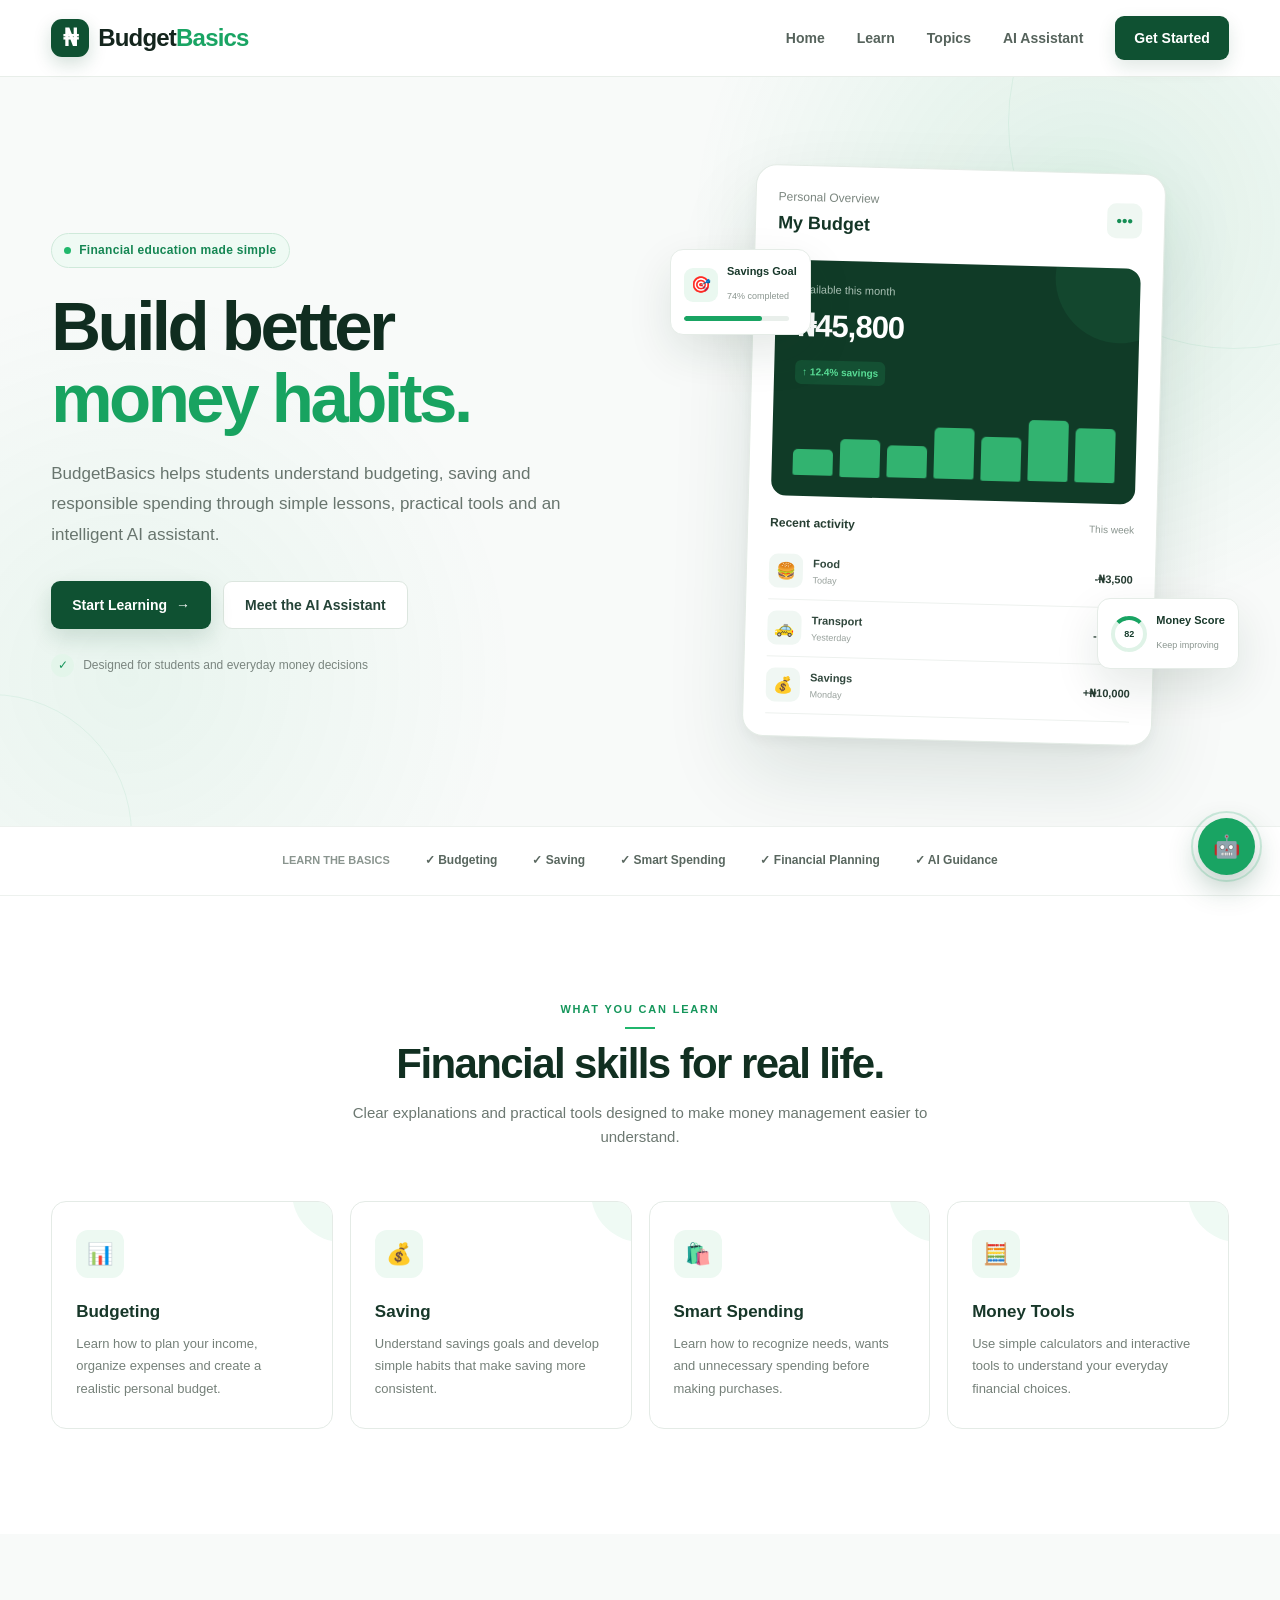
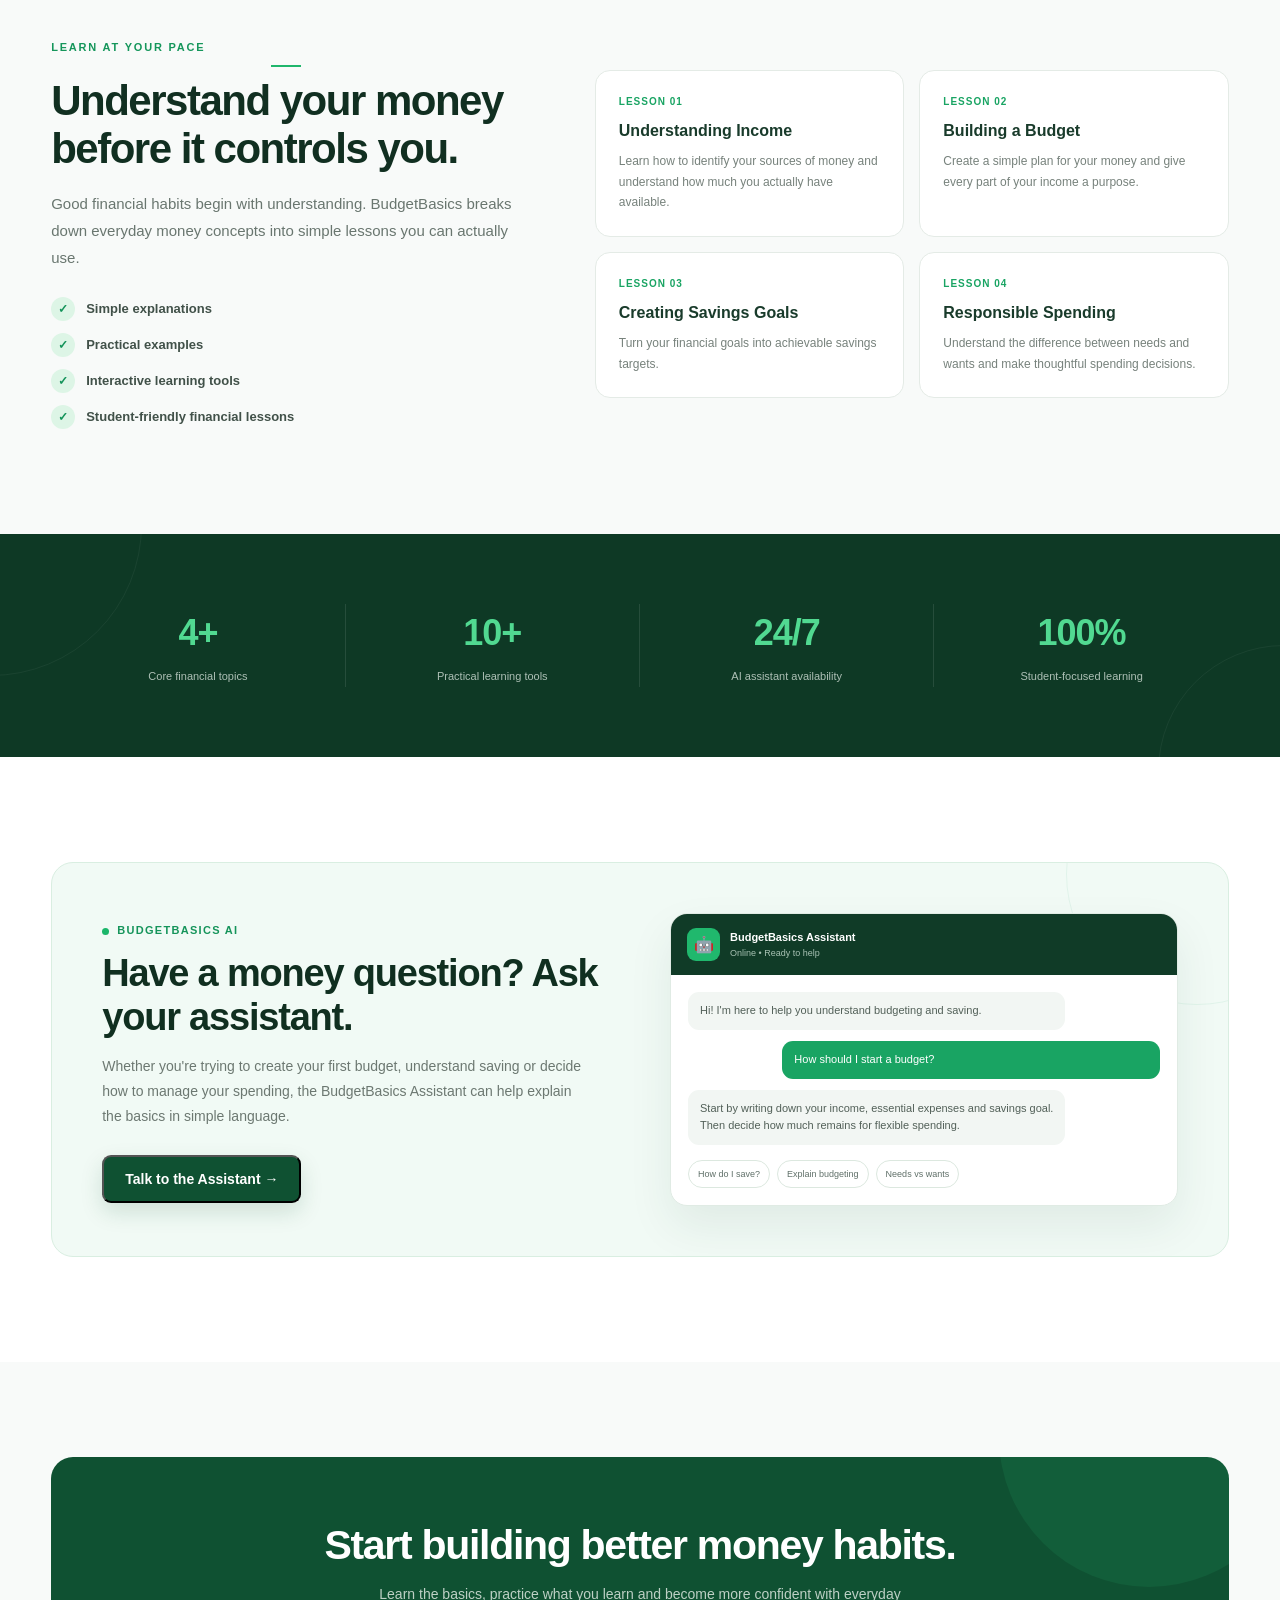
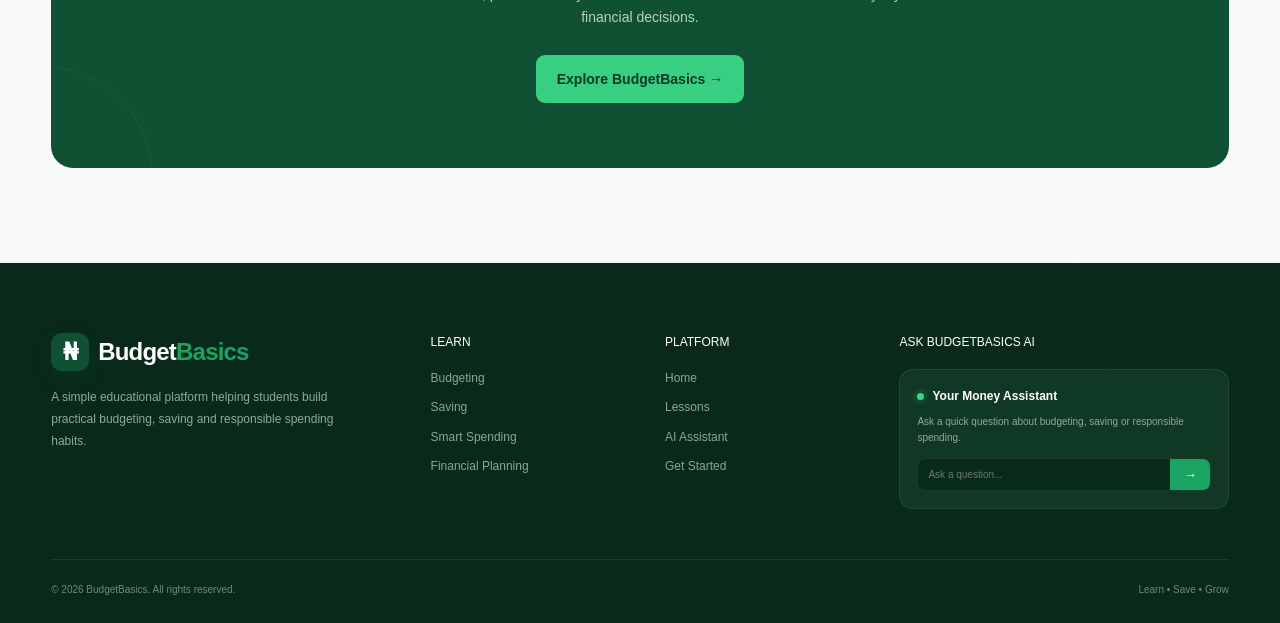
==== index.html @ 676a92e1 "first commit" ====
<!DOCTYPE html>
<html lang="en">

<head>

<meta charset="UTF-8">
<meta name="viewport" content="width=device-width, initial-scale=1.0">

<title>BudgetBasics | Build Better Money Habits</title>

<style>



*{
    margin:0;
    padding:0;
    box-sizing:border-box;
}

html{
    scroll-behavior:smooth;
}

body{
    font-family:
        Inter,
        -apple-system,
        BlinkMacSystemFont,
        "Segoe UI",
        Arial,
        sans-serif;

    background:#f8faf9;
    color:#14251d;
    line-height:1.6;
    overflow-x:hidden;
}

a{
    text-decoration:none;
    color:inherit;
}

button,
input{
    font-family:inherit;
}

.container{
    width:min(1180px,92%);
    margin:auto;
}


/* =====================================================
   SCROLL PROGRESS
===================================================== */

.scroll-progress{
    position:fixed;
    top:0;
    left:0;
    width:0%;
    height:3px;
    background:#20b66c;
    z-index:9999;
}


/* =====================================================
   NAVIGATION
===================================================== */

header{
    position:sticky;
    top:0;
    z-index:1000;

    background:rgba(255,255,255,.94);

    backdrop-filter:blur(16px);

    border-bottom:1px solid #e8eee9;

    animation:navDrop .7s ease;
}

.navbar{
    height:76px;

    display:flex;
    align-items:center;
    justify-content:space-between;
}

.logo{
    display:flex;
    align-items:center;
    gap:9px;

    font-size:24px;
    font-weight:800;

    letter-spacing:-.8px;

    transition:.3s ease;
}

.logo:hover{
    transform:translateY(-2px);
}

.logo-mark{
    width:38px;
    height:38px;

    border-radius:11px;

    background:#0f5132;
    color:white;

    display:flex;
    align-items:center;
    justify-content:center;

    font-weight:900;

    box-shadow:
        0 7px 18px rgba(15,81,50,.18);

    transition:.3s ease;
}

.logo:hover .logo-mark{
    transform:rotate(-8deg) scale(1.05);
}

.logo span{
    color:#19a463;
}

.nav-links{
    display:flex;
    align-items:center;
    gap:32px;
}

.nav-links a{
    position:relative;

    color:#56635c;
    font-size:14px;
    font-weight:600;

    transition:.25s ease;
}

.nav-links a:not(.nav-action)::after{
    content:"";

    position:absolute;
    left:0;
    bottom:-7px;

    width:0;
    height:2px;

    background:#19a463;

    transition:.3s ease;
}

.nav-links a:not(.nav-action):hover::after{
    width:100%;
}

.nav-links a:hover{
    color:#15945a;
}

.nav-action{
    padding:11px 19px;

    border-radius:9px;

    background:#0f5132;

    color:white !important;

    box-shadow:
        0 7px 18px rgba(15,81,50,.13);

    transition:.3s ease;
}

.nav-action:hover{
    background:#19a463;

    transform:translateY(-2px);

    box-shadow:
        0 10px 23px rgba(15,81,50,.2);
}

.menu-btn{
    display:none;

    width:42px;
    height:42px;

    border:1px solid #e2e9e4;

    background:white;

    border-radius:9px;

    font-size:20px;

    cursor:pointer;

    transition:.3s;
}

.menu-btn:hover{
    background:#eff9f3;
    border-color:#bfe1cd;
}




.hero{
    position:relative;

    overflow:hidden;

    padding:92px 0 85px;

    background:
        radial-gradient(
            circle at 85% 20%,
            rgba(31,175,101,.13),
            transparent 32%
        ),
        radial-gradient(
            circle at 10% 80%,
            rgba(31,175,101,.07),
            transparent 30%
        ),
        #f8faf9;
}

.hero::before{
    content:"";

    position:absolute;

    width:450px;
    height:450px;

    border:1px solid rgba(25,164,99,.08);

    border-radius:50%;

    right:-180px;
    top:-180px;

    animation:rotateSlow 25s linear infinite;
}

.hero::after{
    content:"";

    position:absolute;

    width:280px;
    height:280px;

    border:1px solid rgba(25,164,99,.08);

    border-radius:50%;

    left:-150px;
    bottom:-150px;

    animation:rotateSlow 20s linear infinite reverse;
}

.hero-grid{
    position:relative;
    z-index:2;

    display:grid;

    grid-template-columns:1fr 1fr;

    gap:80px;

    align-items:center;
}

.hero-content{
    animation:heroIn 1s cubic-bezier(.2,.8,.2,1);
}

.eyebrow{
    display:inline-flex;

    align-items:center;
    gap:8px;

    padding:7px 12px;

    border:1px solid #cfe9da;

    background:#effaf4;

    color:#158653;

    border-radius:30px;

    font-size:12px;

    font-weight:800;

    letter-spacing:.3px;

    margin-bottom:23px;

    animation:
        fadeDown .8s ease .1s both,
        softPulse 3s ease-in-out 1.5s infinite;
}

.eyebrow-dot{
    width:7px;
    height:7px;

    border-radius:50%;

    background:#20b86c;

    animation:dotPulse 2s ease-in-out infinite;
}

.hero h1{
    max-width:650px;

    font-size:clamp(45px,6vw,69px);

    line-height:1.04;

    letter-spacing:-3.5px;

    color:#102d20;

    margin-bottom:24px;

    animation:
        fadeUp .9s ease .15s both;
}

.hero h1 span{
    color:#18a360;

    display:inline-block;

    animation:
        textFloat 4s ease-in-out infinite;
}

.hero-description{
    max-width:600px;

    color:#68756e;

    font-size:17px;

    line-height:1.8;

    margin-bottom:31px;

    animation:
        fadeUp .9s ease .3s both;
}

.hero-buttons{
    display:flex;

    gap:12px;

    flex-wrap:wrap;

    animation:
        fadeUp .9s ease .45s both;
}

.btn{
    display:inline-flex;

    align-items:center;
    justify-content:center;

    gap:9px;

    min-height:48px;

    padding:0 21px;

    border-radius:9px;

    font-size:14px;

    font-weight:750;

    transition:
        transform .3s ease,
        box-shadow .3s ease,
        background .3s ease,
        color .3s ease;
}

.btn-primary{
    position:relative;

    overflow:hidden;

    background:#0f5132;

    color:white;

    box-shadow:
        0 9px 22px rgba(15,81,50,.15);
}

.btn-primary::before{
    content:"";

    position:absolute;

    width:0;
    height:0;

    background:rgba(255,255,255,.15);

    border-radius:50%;

    left:50%;
    top:50%;

    transform:translate(-50%,-50%);

    transition:
        width .5s ease,
        height .5s ease;
}

.btn-primary:hover::before{
    width:300px;
    height:300px;
}

.btn-primary:hover{
    background:#18a360;

    transform:translateY(-3px);

    box-shadow:
        0 14px 28px rgba(15,81,50,.2);
}

.btn-primary span{
    transition:.3s;
}

.btn-primary:hover span{
    transform:translateX(5px);
}

.btn-secondary{
    background:white;

    color:#244337;

    border:1px solid #dce6df;
}

.btn-secondary:hover{
    border-color:#19a463;

    color:#168b54;

    transform:translateY(-3px);

    box-shadow:
        0 10px 25px rgba(20,70,45,.07);
}

.hero-note{
    display:flex;

    align-items:center;

    gap:9px;

    margin-top:25px;

    color:#7a857f;

    font-size:12px;

    animation:
        fadeUp .9s ease .6s both;
}

.hero-note-icon{
    width:23px;
    height:23px;

    border-radius:50%;

    background:#e3f5ea;

    color:#15945a;

    display:flex;

    justify-content:center;
    align-items:center;

    font-size:12px;

    animation:
        checkPulse 2.5s ease-in-out infinite;
}


.dashboard-wrapper{
    position:relative;

    min-height:510px;

    display:flex;

    justify-content:center;

    align-items:center;

    animation:
        fadeIn 1.2s ease .2s both;
}

.dashboard{
    width:410px;
    max-width:100%;

    background:white;

    border:1px solid #e3ebe5;

    border-radius:21px;

    padding:22px;

    box-shadow:
        0 35px 80px rgba(18,55,38,.12),
        0 5px 15px rgba(18,55,38,.05);

    transform:rotate(1.5deg);

    animation:
        dashboardFloat 5s ease-in-out infinite;
}

.dashboard:hover{
    animation-play-state:paused;

    transform:
        rotate(0deg)
        scale(1.02);

    box-shadow:
        0 40px 90px rgba(18,55,38,.16);
}

.dashboard-header{
    display:flex;

    align-items:center;

    justify-content:space-between;

    margin-bottom:22px;
}

.dashboard-title{
    font-size:12px;
    color:#7b867f;

    margin-bottom:2px;
}

.dashboard-header h3{
    font-size:18px;
    color:#143526;
}

.dashboard-menu{
    width:35px;
    height:35px;

    border-radius:9px;

    background:#eff7f2;

    display:flex;

    align-items:center;
    justify-content:center;

    color:#168e55;

    animation:
        menuRotate 4s ease-in-out infinite;
}

.balance-box{
    background:#103b27;

    color:white;

    border-radius:15px;

    padding:21px;

    margin-bottom:17px;

    position:relative;

    overflow:hidden;
}

.balance-box::before{
    content:"";

    position:absolute;

    width:130px;
    height:130px;

    border-radius:50%;

    background:rgba(65,217,143,.07);

    right:-45px;
    top:-55px;

    animation:
        floatCircle 4s ease-in-out infinite;
}

.balance-label{
    color:#a9c0b4;

    font-size:11px;
}

.balance-amount{
    font-size:31px;

    font-weight:800;

    letter-spacing:-1px;

    margin:2px 0 7px;

    animation:
        numberGlow 3s ease-in-out infinite;
}

.balance-change{
    display:inline-flex;

    gap:5px;

    align-items:center;

    background:rgba(42,201,119,.14);

    color:#59dd96;

    border-radius:6px;

    padding:4px 7px;

    font-size:10px;

    font-weight:700;
}

.chart{
    height:75px;

    margin-top:16px;

    display:flex;

    align-items:flex-end;

    gap:7px;
}

.bar{
    flex:1;

    background:#38c87d;

    border-radius:5px 5px 2px 2px;

    opacity:.85;

    transform-origin:bottom;

    animation:
        barGrow 1.2s cubic-bezier(.2,.8,.2,1) both;
}

.bar:nth-child(1){
    height:35%;
    animation-delay:.4s;
}

.bar:nth-child(2){
    height:50%;
    animation-delay:.5s;
}

.bar:nth-child(3){
    height:43%;
    animation-delay:.6s;
}

.bar:nth-child(4){
    height:68%;
    animation-delay:.7s;
}

.bar:nth-child(5){
    height:58%;
    animation-delay:.8s;
}

.bar:nth-child(6){
    height:81%;
    animation-delay:.9s;
}

.bar:nth-child(7){
    height:72%;
    animation-delay:1s;
}

.dashboard-section-title{
    display:flex;

    justify-content:space-between;

    margin:18px 0 10px;
}

.dashboard-section-title strong{
    font-size:12px;

    color:#263e32;
}

.dashboard-section-title span{
    color:#89948e;

    font-size:10px;
}

.transaction{
    display:flex;

    align-items:center;

    justify-content:space-between;

    padding:11px 0;

    border-bottom:1px solid #edf1ee;

    transition:.3s ease;
}

.transaction:hover{
    padding-left:6px;
    padding-right:6px;

    background:#fafcfb;

    border-radius:8px;
}

.transaction-left{
    display:flex;

    align-items:center;

    gap:10px;
}

.transaction-icon{
    width:34px;
    height:34px;

    border-radius:9px;

    display:flex;

    justify-content:center;

    align-items:center;

    background:#f0f7f3;

    transition:.3s;
}

.transaction:hover .transaction-icon{
    transform:scale(1.12) rotate(-5deg);
}

.transaction-name{
    color:#30473c;

    font-size:11px;

    font-weight:700;
}

.transaction-date{
    color:#98a19c;

    font-size:9px;
}

.transaction-amount{
    font-size:11px;

    font-weight:800;

    color:#273d33;
}


/* Floating cards */

.floating-card{
    position:absolute;

    background:white;

    border:1px solid #e5ece7;

    border-radius:13px;

    padding:13px;

    box-shadow:
        0 18px 45px rgba(17,56,38,.11);

    z-index:2;

    transition:.3s ease;
}

.floating-card:hover{
    transform:scale(1.06) !important;

    box-shadow:
        0 25px 55px rgba(17,56,38,.16);
}

.floating-card.goal{
    left:-10px;
    top:80px;

    animation:
        floatOne 4s ease-in-out infinite;
}

.floating-card.score{
    right:-10px;
    bottom:72px;

    animation:
        floatTwo 4.5s ease-in-out infinite;
}

.float-top{
    display:flex;

    gap:9px;

    align-items:center;
}

.float-icon{
    width:34px;
    height:34px;

    border-radius:9px;

    display:flex;

    align-items:center;
    justify-content:center;

    background:#eaf8f0;

    animation:
        iconBounce 2.5s ease-in-out infinite;
}

.float-text strong{
    display:block;

    color:#18382a;

    font-size:11px;
}

.float-text small{
    color:#8b9690;

    font-size:9px;
}

.mini-progress{
    width:105px;

    height:5px;

    background:#e9efeb;

    border-radius:10px;

    margin-top:10px;

    overflow:hidden;
}

.mini-progress div{
    height:100%;

    width:74%;

    background:#19a463;

    border-radius:10px;

    transform-origin:left;

    animation:
        progressGrow 1.5s ease 1s both;
}

.score-circle{
    width:36px;
    height:36px;

    border-radius:50%;

    border:4px solid #dff3e7;

    border-top-color:#19a463;

    display:flex;

    align-items:center;

    justify-content:center;

    font-size:9px;

    font-weight:800;

    color:#153c2b;

    animation:
        scoreSpin 3s linear infinite;
}


/* =====================================================
   TRUST STRIP
===================================================== */

.trust{
    background:white;

    border-top:1px solid #edf1ee;

    border-bottom:1px solid #edf1ee;

    padding:24px 0;
}

.trust-content{
    display:flex;

    align-items:center;

    justify-content:center;

    gap:35px;

    flex-wrap:wrap;
}

.trust-text{
    color:#8a958f;

    font-size:11px;

    font-weight:700;
}

.trust-item{
    color:#59675f;

    font-size:12px;

    font-weight:750;

    display:flex;

    gap:7px;

    align-items:center;

    transition:.3s;
}

.trust-item:hover{
    color:#15965b;

    transform:translateY(-3px);
}


/* =====================================================
   SECTIONS
===================================================== */

.section{
    padding:105px 0;
}

.section-header{
    max-width:650px;

    margin:0 auto 52px;

    text-align:center;
}

.section-label{
    color:#15965b;

    font-size:11px;

    text-transform:uppercase;

    letter-spacing:1.8px;

    font-weight:850;

    position:relative;
}

.section-label::after{
    content:"";

    display:block;

    width:30px;
    height:2px;

    background:#20b66c;

    margin:9px auto 0;

    transform-origin:center;

    animation:
        lineGrow 2s ease-in-out infinite;
}

.section-header h2{
    color:#112f21;

    font-size:42px;

    line-height:1.12;

    letter-spacing:-1.6px;

    margin:11px 0 14px;
}

.section-header p{
    color:#6c7871;

    font-size:15px;
}


/* =====================================================
   FEATURE CARDS
===================================================== */

.features{
    background:#fff;
}

.feature-grid{
    display:grid;

    grid-template-columns:repeat(4,1fr);

    gap:17px;
}

.feature-card{
    position:relative;

    overflow:hidden;

    padding:28px 24px;

    border:1px solid #e4ebe6;

    border-radius:15px;

    background:white;

    transition:
        transform .4s cubic-bezier(.2,.8,.2,1),
        box-shadow .4s ease,
        border-color .3s ease;
}

.feature-card::before{
    content:"";

    position:absolute;

    width:100px;
    height:100px;

    border-radius:50%;

    background:#effaf4;

    right:-60px;
    top:-60px;

    transition:.5s ease;
}

.feature-card:hover::before{
    width:180px;
    height:180px;
}

.feature-card:hover{
    transform:
        translateY(-9px)
        scale(1.015);

    border-color:#c8e4d3;

    box-shadow:
        0 20px 48px rgba(20,70,45,.09);
}

.feature-icon{
    position:relative;

    width:48px;
    height:48px;

    border-radius:12px;

    display:flex;

    align-items:center;
    justify-content:center;

    background:#edf9f2;

    color:#15965b;

    font-size:21px;

    margin-bottom:20px;

    transition:.4s cubic-bezier(.2,.8,.2,1);
}

.feature-card:hover .feature-icon{
    transform:
        rotate(-7deg)
        scale(1.1);

    background:#19a463;

    color:white;
}

.feature-card h3{
    position:relative;

    color:#173729;

    font-size:17px;

    margin-bottom:8px;
}

.feature-card p{
    position:relative;

    color:#758079;

    font-size:13px;

    line-height:1.7;
}


/* =====================================================
   LEARNING
===================================================== */

.learning{
    background:#f8faf9;
}

.learning-grid{
    display:grid;

    grid-template-columns:.85fr 1.15fr;

    gap:75px;

    align-items:center;
}

.learning-copy .section-label{
    display:block;

    margin-bottom:10px;
}

.learning-copy h2{
    color:#112f21;

    font-size:42px;

    line-height:1.13;

    letter-spacing:-1.5px;

    margin-bottom:18px;
}

.learning-copy p{
    color:#69766f;

    font-size:15px;

    line-height:1.8;

    margin-bottom:26px;
}

.learning-list{
    display:flex;

    flex-direction:column;

    gap:12px;
}

.learning-list div{
    display:flex;

    align-items:center;

    gap:11px;

    color:#415149;

    font-size:13px;

    font-weight:650;

    transition:.3s;
}

.learning-list div:hover{
    transform:translateX(6px);

    color:#15965b;
}

.check{
    width:24px;
    height:24px;

    flex-shrink:0;

    display:flex;

    align-items:center;
    justify-content:center;

    border-radius:50%;

    background:#ddf5e6;

    color:#139359;

    font-size:12px;

    font-weight:900;

    transition:.3s;
}

.learning-list div:hover .check{
    background:#19a463;
    color:white;

    transform:rotate(360deg);
}

.lesson-grid{
    display:grid;

    grid-template-columns:1fr 1fr;

    gap:15px;
}

.lesson-card{
    padding:23px;

    background:white;

    border:1px solid #e4ebe6;

    border-radius:15px;

    transition:.4s ease;

    position:relative;

    overflow:hidden;
}

.lesson-card::after{
    content:"";

    position:absolute;

    width:5px;
    height:0;

    left:0;
    bottom:0;

    background:#19a463;

    transition:.4s ease;
}

.lesson-card:hover::after{
    height:100%;
}

.lesson-card:hover{
    transform:
        translateY(-6px)
        translateX(2px);

    box-shadow:
        0 17px 40px rgba(20,70,45,.08);
}

.lesson-number{
    color:#19a463;

    font-size:10px;

    font-weight:900;

    letter-spacing:1px;
}

.lesson-card h3{
    color:#193b2b;

    font-size:16px;

    margin:8px 0;
}

.lesson-card p{
    color:#77827c;

    font-size:12px;

    line-height:1.7;
}


/* =====================================================
   STATS
===================================================== */

.stats{
    background:#0e3925;

    color:white;

    padding:70px 0;

    position:relative;

    overflow:hidden;
}

.stats::before,
.stats::after{
    content:"";

    position:absolute;

    border:1px solid rgba(255,255,255,.05);

    border-radius:50%;

    animation:
        rotateSlow 20s linear infinite;
}

.stats::before{
    width:300px;
    height:300px;

    left:-160px;
    top:-160px;
}

.stats::after{
    width:250px;
    height:250px;

    right:-130px;
    bottom:-140px;

    animation-direction:reverse;
}

.stats-grid{
    position:relative;
    z-index:2;

    display:grid;

    grid-template-columns:repeat(4,1fr);
}

.stat{
    text-align:center;

    border-right:1px solid rgba(255,255,255,.1);

    transition:.3s;
}

.stat:hover{
    transform:translateY(-5px);
}

.stat:last-child{
    border:0;
}

.stat strong{
    display:block;

    font-size:36px;

    letter-spacing:-1px;

    color:#51d991;

    animation:
        numberFloat 3s ease-in-out infinite;
}

.stat:nth-child(2) strong{
    animation-delay:.3s;
}

.stat:nth-child(3) strong{
    animation-delay:.6s;
}

.stat:nth-child(4) strong{
    animation-delay:.9s;
}

.stat span{
    color:#aec0b6;

    font-size:11px;
}


/* =====================================================
   AI SECTION
===================================================== */

.ai-section{
    background:white;
}

.ai-panel{
    background:#f1faf5;

    border:1px solid #d9eee1;

    border-radius:22px;

    padding:50px;

    display:grid;

    grid-template-columns:1fr 1fr;

    gap:60px;

    align-items:center;

    position:relative;

    overflow:hidden;
}

.ai-panel::before{
    content:"";

    position:absolute;

    width:260px;
    height:260px;

    border-radius:50%;

    border:1px solid rgba(25,164,99,.08);

    right:-100px;
    top:-120px;

    animation:
        rotateSlow 18s linear infinite;
}

.ai-copy{
    position:relative;
    z-index:2;
}

.ai-badge{
    display:inline-flex;

    align-items:center;

    gap:8px;

    color:#15945a;

    font-size:11px;

    font-weight:800;

    text-transform:uppercase;

    letter-spacing:1.3px;
}

.ai-badge-dot{
    width:7px;
    height:7px;

    border-radius:50%;

    background:#1bb66a;

    animation:
        dotPulse 2s ease-in-out infinite;
}

.ai-copy h2{
    color:#102f20;

    font-size:38px;

    line-height:1.15;

    letter-spacing:-1.2px;

    margin:10px 0 14px;
}

.ai-copy p{
    color:#6c7871;

    font-size:14px;

    line-height:1.8;

    max-width:480px;
}

.ai-preview{
    position:relative;
    z-index:2;

    background:white;

    border:1px solid #e0ebe4;

    border-radius:17px;

    overflow:hidden;

    box-shadow:
        0 20px 45px rgba(20,70,45,.08);

    animation:
        previewFloat 4s ease-in-out infinite;
}

.ai-preview:hover{
    animation-play-state:paused;

    transform:translateY(-5px);
}

.ai-preview-head{
    padding:14px 16px;

    background:#103b27;

    color:white;

    display:flex;

    align-items:center;

    gap:10px;
}

.ai-avatar{
    width:33px;
    height:33px;

    border-radius:9px;

    background:#20b86d;

    display:flex;

    align-items:center;
    justify-content:center;

    animation:
        avatarPulse 2.5s ease-in-out infinite;
}

.ai-preview-head strong{
    display:block;

    font-size:11px;
}

.ai-preview-head small{
    display:block;

    color:#a7c1b3;

    font-size:9px;
}

.ai-preview-body{
    padding:17px;
}

.preview-message{
    width:80%;

    padding:10px 12px;

    border-radius:11px;

    background:#f2f6f3;

    color:#526058;

    font-size:11px;

    margin-bottom:11px;

    animation:
        messageIn .6s ease both;
}

.preview-message.user{
    margin-left:auto;

    background:#19a463;

    color:white;

    animation-delay:.2s;
}

.ai-suggestions{
    display:flex;

    gap:7px;

    flex-wrap:wrap;

    margin-top:15px;
}

.ai-suggestions span{
    border:1px solid #dce8df;

    border-radius:20px;

    padding:6px 9px;

    font-size:9px;

    color:#607069;

    cursor:pointer;

    transition:.3s;
}

.ai-suggestions span:hover{
    background:#19a463;

    color:white;

    border-color:#19a463;

    transform:translateY(-2px);
}


/* =====================================================
   CTA
===================================================== */

.cta{
    padding:95px 0;

    background:#f8faf9;
}

.cta-box{
    background:#0f5132;

    border-radius:22px;

    padding:65px 30px;

    text-align:center;

    position:relative;

    overflow:hidden;

    animation:
        ctaGlow 4s ease-in-out infinite;
}

.cta-box::before{
    content:"";

    position:absolute;

    width:300px;
    height:300px;

    border-radius:50%;

    background:rgba(52,207,126,.1);

    top:-170px;
    right:-70px;

    animation:
        floatCircle 5s ease-in-out infinite;
}

.cta-box::after{
    content:"";

    position:absolute;

    width:220px;
    height:220px;

    border:1px solid rgba(255,255,255,.06);

    border-radius:50%;

    left:-120px;
    bottom:-120px;

    animation:
        rotateSlow 15s linear infinite;
}

.cta-box h2{
    position:relative;
    z-index:2;

    color:white;

    font-size:41px;

    line-height:1.15;

    letter-spacing:-1.3px;

    margin-bottom:14px;
}

.cta-box p{
    position:relative;
    z-index:2;

    max-width:570px;

    margin:0 auto 27px;

    color:#bdd0c5;

    font-size:14px;
}

.cta-box .btn{
    position:relative;
    z-index:2;

    background:#39cf82;

    color:#0b3924;
}

.cta-box .btn:hover{
    background:white;

    transform:
        translateY(-4px)
        scale(1.02);
}


/* =====================================================
   FOOTER
===================================================== */

footer{
    background:#092a1b;

    color:white;

    padding:70px 0 25px;

    position:relative;

    overflow:hidden;
}

footer::before{
    content:"";

    position:absolute;

    width:400px;
    height:400px;

    border-radius:50%;

    border:1px solid rgba(255,255,255,.025);

    right:-200px;
    top:-200px;

    animation:
        rotateSlow 25s linear infinite;
}

.footer-grid{
    position:relative;
    z-index:2;

    display:grid;

    grid-template-columns:1.25fr .7fr .7fr 1.25fr;

    gap:50px;

    padding-bottom:50px;
}

.footer-brand .logo{
    color:white;

    margin-bottom:16px;
}

.footer-brand p{
    max-width:300px;

    color:#91a89b;

    font-size:12px;

    line-height:1.8;
}

.footer-heading{
    font-size:12px;

    margin-bottom:17px;

    color:white;
}

.footer-links a{
    display:block;

    color:#8fa499;

    font-size:12px;

    margin:10px 0;

    transition:.25s;
}

.footer-links a:hover{
    color:#43d98e;

    transform:translateX(4px);
}


/* Footer AI */

.footer-ai{
    background:#103925;

    border:1px solid rgba(255,255,255,.08);

    border-radius:14px;

    padding:17px;

    transition:.3s ease;
}

.footer-ai:hover{
    border-color:rgba(48,210,129,.35);

    transform:translateY(-4px);

    box-shadow:
        0 15px 35px rgba(0,0,0,.15);
}

.footer-ai-title{
    display:flex;

    align-items:center;

    gap:8px;

    margin-bottom:8px;
}

.online-dot{
    width:7px;
    height:7px;

    border-radius:50%;

    background:#38d888;

    box-shadow:
        0 0 0 4px rgba(56,216,136,.09);

    animation:
        dotPulse 2s ease-in-out infinite;
}

.footer-ai-title strong{
    font-size:12px;
}

.footer-ai p{
    color:#91a89b;

    font-size:10px;

    line-height:1.6;

    margin-bottom:12px;
}

.footer-ai-input{
    display:flex;

    background:#082a1b;

    border:1px solid rgba(255,255,255,.08);

    border-radius:8px;

    overflow:hidden;

    transition:.3s;
}

.footer-ai-input:focus-within{
    border-color:#20b66c;

    box-shadow:
        0 0 0 3px rgba(32,182,108,.08);
}

.footer-ai-input input{
    width:100%;

    min-width:0;

    border:0;

    outline:0;

    background:transparent;

    color:white;

    padding:10px;

    font-size:10px;
}

.footer-ai-input button{
    border:0;

    background:#19a463;

    color:white;

    padding:0 13px;

    cursor:pointer;

    transition:.25s;
}

.footer-ai-input button:hover{
    background:#35cf82;

    transform:scale(1.05);
}

.footer-bottom{
    position:relative;
    z-index:2;

    border-top:1px solid rgba(255,255,255,.08);

    padding-top:22px;

    display:flex;

    justify-content:space-between;

    gap:20px;

    color:#71887c;

    font-size:10px;
}


/* =====================================================
   FLOATING CHAT
===================================================== */

.chat-toggle{
    position:fixed;

    right:25px;
    bottom:25px;

    width:57px;
    height:57px;

    border:0;

    border-radius:50%;

    background:#19a463;

    color:white;

    cursor:pointer;

    z-index:2000;

    font-size:22px;

    box-shadow:
        0 12px 30px rgba(15,81,50,.3);

    transition:.3s;

    animation:
        chatFloat 3s ease-in-out infinite;
}

.chat-toggle::before{
    content:"";

    position:absolute;

    inset:-7px;

    border:2px solid rgba(25,164,99,.2);

    border-radius:50%;

    animation:
        chatRing 2s ease-out infinite;
}

.chat-toggle:hover{
    transform:scale(1.1);

    background:#0f5132;
}

.chat-window{
    position:fixed;

    right:25px;
    bottom:92px;

    width:360px;

    max-width:calc(100% - 30px);

    background:white;

    border:1px solid #e1e9e3;

    border-radius:17px;

    overflow:hidden;

    box-shadow:
        0 25px 70px rgba(0,0,0,.18);

    z-index:2100;

    display:none;
}

.chat-window.active{
    display:block;

    animation:
        chatIn .3s cubic-bezier(.2,.8,.2,1);
}

.chat-head{
    background:#103b27;

    color:white;

    padding:15px;

    display:flex;

    align-items:center;

    justify-content:space-between;
}

.chat-profile{
    display:flex;

    align-items:center;

    gap:9px;
}

.chat-profile-icon{
    width:37px;
    height:37px;

    border-radius:10px;

    background:#20b86d;

    display:flex;

    align-items:center;

    justify-content:center;

    animation:
        avatarPulse 2.5s ease-in-out infinite;
}

.chat-profile strong{
    display:block;

    font-size:12px;
}

.chat-profile small{
    color:#a5bdb0;

    font-size:9px;
}

.close-chat{
    border:0;

    background:transparent;

    color:white;

    cursor:pointer;

    font-size:22px;

    transition:.3s;
}

.close-chat:hover{
    transform:rotate(90deg);

    color:#48db91;
}

.chat-messages{
    height:310px;

    padding:15px;

    overflow-y:auto;

    background:#f7faf8;
}

.chat-message{
    max-width:84%;

    padding:10px 12px;

    border-radius:11px;

    font-size:11px;

    margin-bottom:10px;

    animation:
        messageIn .3s ease both;
}

.chat-message.bot{
    background:white;

    border:1px solid #e5ebe7;

    color:#4d5c54;
}

.chat-message.user{
    margin-left:auto;

    background:#19a463;

    color:white;
}

.chat-input{
    display:flex;

    padding:10px;

    border-top:1px solid #e5ebe7;

    background:white;
}

.chat-input input{
    flex:1;

    min-width:0;

    border:1px solid #dce5df;

    border-right:0;

    outline:0;

    padding:10px;

    border-radius:8px 0 0 8px;

    font-size:11px;

    transition:.3s;
}

.chat-input input:focus{
    border-color:#19a463;
}

.chat-input button{
    border:0;

    padding:0 14px;

    background:#19a463;

    color:white;

    border-radius:0 8px 8px 0;

    cursor:pointer;

    transition:.3s;
}

.chat-input button:hover{
    background:#0f5132;
}


/* =====================================================
   REVEAL ANIMATION
===================================================== */

.reveal{
    opacity:0;

    transform:translateY(35px);

    transition:
        opacity .8s ease,
        transform .8s cubic-bezier(.2,.8,.2,1);
}

.reveal.active{
    opacity:1;

    transform:translateY(0);
}

.reveal-left{
    opacity:0;

    transform:translateX(-40px);

    transition:
        opacity .8s ease,
        transform .8s cubic-bezier(.2,.8,.2,1);
}

.reveal-left.active{
    opacity:1;

    transform:translateX(0);
}

.reveal-right{
    opacity:0;

    transform:translateX(40px);

    transition:
        opacity .8s ease,
        transform .8s cubic-bezier(.2,.8,.2,1);
}

.reveal-right.active{
    opacity:1;

    transform:translateX(0);
}


/* =====================================================
   KEYFRAMES
===================================================== */

@keyframes navDrop{

    from{
        opacity:0;
        transform:translateY(-20px);
    }

    to{
        opacity:1;
        transform:translateY(0);
    }

}

@keyframes heroIn{

    from{
        opacity:0;
        transform:translateY(35px);
    }

    to{
        opacity:1;
        transform:translateY(0);
    }

}

@keyframes fadeUp{

    from{
        opacity:0;
        transform:translateY(20px);
    }

    to{
        opacity:1;
        transform:translateY(0);
    }

}

@keyframes fadeDown{

    from{
        opacity:0;
        transform:translateY(-12px);
    }

    to{
        opacity:1;
        transform:translateY(0);
    }

}

@keyframes fadeIn{

    from{
        opacity:0;
    }

    to{
        opacity:1;
    }

}

@keyframes dashboardFloat{

    0%,100%{
        transform:
            rotate(1.5deg)
            translateY(0);
    }

    50%{
        transform:
            rotate(1.5deg)
            translateY(-11px);
    }

}

@keyframes floatOne{

    0%,100%{
        transform:translateY(0);
    }

    50%{
        transform:translateY(-12px);
    }

}

@keyframes floatTwo{

    0%,100%{
        transform:translateY(0);
    }

    50%{
        transform:translateY(9px);
    }

}

@keyframes rotateSlow{

    from{
        transform:rotate(0deg);
    }

    to{
        transform:rotate(360deg);
    }

}

@keyframes dotPulse{

    0%,100%{
        transform:scale(1);
        box-shadow:0 0 0 0 rgba(32,182,108,.35);
    }

    50%{
        transform:scale(1.25);
        box-shadow:0 0 0 7px rgba(32,182,108,0);
    }

}

@keyframes softPulse{

    0%,100%{
        box-shadow:0 0 0 rgba(25,164,99,0);
    }

    50%{
        box-shadow:0 5px 25px rgba(25,164,99,.08);
    }

}

@keyframes textFloat{

    0%,100%{
        transform:translateY(0);
    }

    50%{
        transform:translateY(-3px);
    }

}

@keyframes checkPulse{

    0%,100%{
        transform:scale(1);
    }

    50%{
        transform:scale(1.15);
    }

}

@keyframes menuRotate{

    0%,100%{
        transform:rotate(0deg);
    }

    50%{
        transform:rotate(8deg);
    }

}

@keyframes numberGlow{

    0%,100%{
        text-shadow:0 0 0 rgba(81,217,145,0);
    }

    50%{
        text-shadow:0 0 15px rgba(81,217,145,.15);
    }

}

@keyframes barGrow{

    from{
        transform:scaleY(0);
    }

    to{
        transform:scaleY(1);
    }

}

@keyframes progressGrow{

    from{
        transform:scaleX(0);
    }

    to{
        transform:scaleX(1);
    }

}

@keyframes scoreSpin{

    0%{
        transform:rotate(0deg);
    }

    100%{
        transform:rotate(360deg);
    }

}

@keyframes iconBounce{

    0%,100%{
        transform:translateY(0);
    }

    50%{
        transform:translateY(-4px);
    }

}

@keyframes floatCircle{

    0%,100%{
        transform:translate(0,0);
    }

    50%{
        transform:translate(-8px,8px);
    }

}

@keyframes lineGrow{

    0%,100%{
        transform:scaleX(.6);
        opacity:.6;
    }

    50%{
        transform:scaleX(1.2);
        opacity:1;
    }

}

@keyframes numberFloat{

    0%,100%{
        transform:translateY(0);
    }

    50%{
        transform:translateY(-3px);
    }

}

@keyframes previewFloat{

    0%,100%{
        transform:translateY(0);
    }

    50%{
        transform:translateY(-6px);
    }

}

@keyframes avatarPulse{

    0%,100%{
        box-shadow:0 0 0 rgba(32,184,109,0);
    }

    50%{
        box-shadow:0 0 20px rgba(32,184,109,.25);
    }

}

@keyframes messageIn{

    from{
        opacity:0;
        transform:translateY(7px);
    }

    to{
        opacity:1;
        transform:translateY(0);
    }

}

@keyframes ctaGlow{

    0%,100%{
        box-shadow:0 0 0 rgba(25,164,99,0);
    }

    50%{
        box-shadow:
            0 20px 60px rgba(25,164,99,.08);
    }

}

@keyframes chatFloat{

    0%,100%{
        transform:translateY(0);
    }

    50%{
        transform:translateY(-5px);
    }

}

@keyframes chatRing{

    0%{
        transform:scale(.8);
        opacity:.8;
    }

    100%{
        transform:scale(1.5);
        opacity:0;
    }

}

@keyframes chatIn{

    from{
        opacity:0;
        transform:
            translateY(18px)
            scale(.95);
    }

    to{
        opacity:1;
        transform:
            translateY(0)
            scale(1);
    }

}


/* =====================================================
   TABLET
===================================================== */

@media(max-width:950px){

    .nav-links{
        gap:18px;
    }

    .hero-grid{
        grid-template-columns:1fr;

        text-align:center;

        gap:45px;
    }

    .hero-description{
        margin-left:auto;
        margin-right:auto;
    }

    .hero-buttons,
    .hero-note{
        justify-content:center;
    }

    .dashboard-wrapper{
        min-height:480px;
    }

    .feature-grid{
        grid-template-columns:1fr 1fr;
    }

    .learning-grid{
        grid-template-columns:1fr;

        gap:45px;
    }

    .learning-copy{
        text-align:center;
    }

    .learning-copy p{
        margin-left:auto;
        margin-right:auto;

        max-width:650px;
    }

    .learning-list{
        align-items:center;
    }

    .ai-panel{
        grid-template-columns:1fr;
    }

    .footer-grid{
        grid-template-columns:1fr 1fr;
    }

}


/* =====================================================
   MOBILE
===================================================== */

@media(max-width:700px){

    .container{
        width:min(92%,520px);
    }

    .navbar{
        height:70px;
    }

    .menu-btn{
        display:block;
    }

    .nav-links{
        display:none;

        position:absolute;

        left:0;
        top:70px;

        width:100%;

        padding:20px;

        flex-direction:column;

        align-items:stretch;

        gap:7px;

        background:white;

        border-bottom:1px solid #e5ebe7;

        box-shadow:
            0 15px 30px rgba(0,0,0,.05);

        animation:
            mobileMenu .3s ease;
    }

    .nav-links.active{
        display:flex;
    }

    .nav-links a{
        padding:12px;

        text-align:center;
    }

    .hero{
        padding:65px 0;
    }

    .hero h1{
        font-size:46px;

        letter-spacing:-2.5px;
    }

    .hero-description{
        font-size:15px;
    }

    .dashboard-wrapper{
        min-height:430px;
    }

    .dashboard{
        width:350px;
    }

    .floating-card.goal{
        left:-2px;

        top:50px;
    }

    .floating-card.score{
        right:-2px;

        bottom:45px;
    }

    .section{
        padding:75px 0;
    }

    .section-header h2,
    .learning-copy h2{
        font-size:33px;
    }

    .feature-grid{
        grid-template-columns:1fr;
    }

    .stats-grid{
        grid-template-columns:1fr 1fr;

        gap:30px 0;
    }

    .stat{
        border:0;
    }

    .stat strong{
        font-size:31px;
    }

    .lesson-grid{
        grid-template-columns:1fr;
    }

    .ai-panel{
        padding:30px 20px;
    }

    .ai-copy h2{
        font-size:32px;
    }

    .cta{
        padding:70px 0;
    }

    .cta-box{
        padding:50px 20px;
    }

    .cta-box h2{
        font-size:32px;
    }

    .footer-grid{
        grid-template-columns:1fr;

        gap:30px;
    }

    .footer-bottom{
        flex-direction:column;
    }

    .chat-window{
        right:15px;

        bottom:88px;
    }

    .chat-toggle{
        right:18px;

        bottom:18px;
    }

}


/* =====================================================
   SMALL PHONES
===================================================== */

@media(max-width:400px){

    .hero h1{
        font-size:40px;
    }

    .dashboard{
        width:315px;

        padding:17px;
    }

    .floating-card{
        transform:scale(.86);
    }

    .floating-card.goal{
        left:-15px;
    }

    .floating-card.score{
        right:-15px;
    }

}


/* =====================================================
   MOBILE MENU ANIMATION
===================================================== */

@keyframes mobileMenu{

    from{
        opacity:0;
        transform:translateY(-10px);
    }

    to{
        opacity:1;
        transform:translateY(0);
    }

}


/* =====================================================
   REDUCE MOTION ACCESSIBILITY
===================================================== */

@media(prefers-reduced-motion:reduce){

    *,
    *::before,
    *::after{
        animation-duration:.01ms !important;
        animation-iteration-count:1 !important;
        scroll-behavior:auto !important;
        transition-duration:.01ms !important;
    }

}

</style>

</head>


<body>


<!-- =====================================================
     SCROLL PROGRESS
===================================================== -->

<div class="scroll-progress" id="scrollProgress"></div>



<!-- =====================================================
     NAVIGATION
===================================================== -->

<header>

<nav class="navbar container">

    <a href="#home" class="logo">

        <div class="logo-mark">
            ₦
        </div>

        <div>
            Budget<span>Basics</span>
        </div>

    </a>


    <div class="nav-links" id="navLinks">

        <a href="#home">
            Home
        </a>

        <a href="#topics">
            Learn
        </a>

        <a href="#learning">
            Topics
        </a>

        <a href="#assistant">
            AI Assistant
        </a>

        <a href="#start" class="nav-action">
            Get Started
        </a>

    </div>


    <button
        class="menu-btn"
        onclick="toggleMenu()"
        aria-label="Open menu"
    >
        ☰
    </button>

</nav>

</header>



<!-- =====================================================
     HERO
===================================================== -->

<section class="hero" id="home">

<div class="container hero-grid">


    <div class="hero-content">

        <div class="eyebrow">

            <span class="eyebrow-dot"></span>

            Financial education made simple

        </div>


        <h1>

            Build better
            <span>money habits.</span>

        </h1>


        <p class="hero-description">

            BudgetBasics helps students understand
            budgeting, saving and responsible spending
            through simple lessons, practical tools
            and an intelligent AI assistant.

        </p>


        <div class="hero-buttons">

            <a href="#topics" class="btn btn-primary">

                Start Learning

                <span>→</span>

            </a>


            <a href="#assistant" class="btn btn-secondary">

                Meet the AI Assistant

            </a>

        </div>


        <div class="hero-note">

            <div class="hero-note-icon">
                ✓
            </div>

            Designed for students and everyday money decisions

        </div>

    </div>



    <!-- =================================================
         DASHBOARD
    ================================================= -->

    <div class="dashboard-wrapper">


        <div class="floating-card goal">

            <div class="float-top">

                <div class="float-icon">
                    🎯
                </div>

                <div class="float-text">

                    <strong>
                        Savings Goal
                    </strong>

                    <small>
                        74% completed
                    </small>

                </div>

            </div>

            <div class="mini-progress">
                <div></div>
            </div>

        </div>



        <div class="dashboard">


            <div class="dashboard-header">

                <div>

                    <div class="dashboard-title">
                        Personal Overview
                    </div>

                    <h3>
                        My Budget
                    </h3>

                </div>


                <div class="dashboard-menu">
                    •••
                </div>

            </div>


            <div class="balance-box">

                <div class="balance-label">
                    Available this month
                </div>

                <div class="balance-amount">
                    ₦45,800
                </div>

                <div class="balance-change">
                    ↑ 12.4% savings
                </div>


                <div class="chart">

                    <div class="bar"></div>

                    <div class="bar"></div>

                    <div class="bar"></div>

                    <div class="bar"></div>

                    <div class="bar"></div>

                    <div class="bar"></div>

                    <div class="bar"></div>

                </div>

            </div>


            <div class="dashboard-section-title">

                <strong>
                    Recent activity
                </strong>

                <span>
                    This week
                </span>

            </div>


            <div class="transaction">

                <div class="transaction-left">

                    <div class="transaction-icon">
                        🍔
                    </div>

                    <div>

                        <div class="transaction-name">
                            Food
                        </div>

                        <div class="transaction-date">
                            Today
                        </div>

                    </div>

                </div>

                <div class="transaction-amount">
                    -₦3,500
                </div>

            </div>


            <div class="transaction">

                <div class="transaction-left">

                    <div class="transaction-icon">
                        🚕
                    </div>

                    <div>

                        <div class="transaction-name">
                            Transport
                        </div>

                        <div class="transaction-date">
                            Yesterday
                        </div>

                    </div>

                </div>

                <div class="transaction-amount">
                    -₦2,000
                </div>

            </div>


            <div class="transaction">

                <div class="transaction-left">

                    <div class="transaction-icon">
                        💰
                    </div>

                    <div>

                        <div class="transaction-name">
                            Savings
                        </div>

                        <div class="transaction-date">
                            Monday
                        </div>

                    </div>

                </div>

                <div class="transaction-amount">
                    +₦10,000
                </div>

            </div>


        </div>


        <div class="floating-card score">

            <div class="float-top">

                <div class="score-circle">
                    82
                </div>

                <div class="float-text">

                    <strong>
                        Money Score
                    </strong>

                    <small>
                        Keep improving
                    </small>

                </div>

            </div>

        </div>


    </div>

</div>

</section>



<!-- =====================================================
     TRUST
===================================================== -->

<section class="trust">

<div class="container trust-content">

    <div class="trust-text">
        LEARN THE BASICS
    </div>

    <div class="trust-item">
        ✓ Budgeting
    </div>

    <div class="trust-item">
        ✓ Saving
    </div>

    <div class="trust-item">
        ✓ Smart Spending
    </div>

    <div class="trust-item">
        ✓ Financial Planning
    </div>

    <div class="trust-item">
        ✓ AI Guidance
    </div>

</div>

</section>



<!-- =====================================================
     FEATURES
===================================================== -->

<section class="section features" id="topics">

<div class="container">


    <div class="section-header reveal">

        <div class="section-label">
            What you can learn
        </div>

        <h2>
            Financial skills for real life.
        </h2>

        <p>
            Clear explanations and practical tools
            designed to make money management easier
            to understand.
        </p>

    </div>


    <div class="feature-grid">


        <div class="feature-card reveal">

            <div class="feature-icon">
                📊
            </div>

            <h3>
                Budgeting
            </h3>

            <p>
                Learn how to plan your income,
                organize expenses and create a
                realistic personal budget.
            </p>

        </div>


        <div class="feature-card reveal">

            <div class="feature-icon">
                💰
            </div>

            <h3>
                Saving
            </h3>

            <p>
                Understand savings goals and
                develop simple habits that make
                saving more consistent.
            </p>

        </div>


        <div class="feature-card reveal">

            <div class="feature-icon">
                🛍️
            </div>

            <h3>
                Smart Spending
            </h3>

            <p>
                Learn how to recognize needs,
                wants and unnecessary spending
                before making purchases.
            </p>

        </div>


        <div class="feature-card reveal">

            <div class="feature-icon">
                🧮
            </div>

            <h3>
                Money Tools
            </h3>

            <p>
                Use simple calculators and
                interactive tools to understand
                your everyday financial choices.
            </p>

        </div>


    </div>

</div>

</section>



<!-- =====================================================
     LEARNING
===================================================== -->

<section class="section learning" id="learning">

<div class="container learning-grid">


    <div class="learning-copy reveal-left">

        <div class="section-label">
            Learn at your pace
        </div>


        <h2>
            Understand your money before it controls you.
        </h2>


        <p>
            Good financial habits begin with understanding.
            BudgetBasics breaks down everyday money concepts
            into simple lessons you can actually use.
        </p>


        <div class="learning-list">

            <div>
                <span class="check">✓</span>
                Simple explanations
            </div>

            <div>
                <span class="check">✓</span>
                Practical examples
            </div>

            <div>
                <span class="check">✓</span>
                Interactive learning tools
            </div>

            <div>
                <span class="check">✓</span>
                Student-friendly financial lessons
            </div>

        </div>

    </div>



    <div class="lesson-grid reveal-right">


        <div class="lesson-card">

            <div class="lesson-number">
                LESSON 01
            </div>

            <h3>
                Understanding Income
            </h3>

            <p>
                Learn how to identify your sources
                of money and understand how much
                you actually have available.
            </p>

        </div>


        <div class="lesson-card">

            <div class="lesson-number">
                LESSON 02
            </div>

            <h3>
                Building a Budget
            </h3>

            <p>
                Create a simple plan for your money
                and give every part of your income
                a purpose.
            </p>

        </div>


        <div class="lesson-card">

            <div class="lesson-number">
                LESSON 03
            </div>

            <h3>
                Creating Savings Goals
            </h3>

            <p>
                Turn your financial goals into
                achievable savings targets.
            </p>

        </div>


        <div class="lesson-card">

            <div class="lesson-number">
                LESSON 04
            </div>

            <h3>
                Responsible Spending
            </h3>

            <p>
                Understand the difference between
                needs and wants and make thoughtful
                spending decisions.
            </p>

        </div>


    </div>

</div>

</section>



<!-- =====================================================
     STATS
===================================================== -->

<section class="stats">

<div class="container stats-grid">


    <div class="stat">

        <strong>
            4+
        </strong>

        <span>
            Core financial topics
        </span>

    </div>


    <div class="stat">

        <strong>
            10+
        </strong>

        <span>
            Practical learning tools
        </span>

    </div>


    <div class="stat">

        <strong>
            24/7
        </strong>

        <span>
            AI assistant availability
        </span>

    </div>


    <div class="stat">

        <strong>
            100%
        </strong>

        <span>
            Student-focused learning
        </span>

    </div>


</div>

</section>



<!-- =====================================================
     AI ASSISTANT
===================================================== -->

<section class="section ai-section" id="assistant">

<div class="container">


    <div class="ai-panel reveal">


        <div class="ai-copy">

            <div class="ai-badge">

                <span class="ai-badge-dot"></span>

                BudgetBasics AI

            </div>


            <h2>
                Have a money question?
                Ask your assistant.
            </h2>


            <p>
                Whether you're trying to create your
                first budget, understand saving or
                decide how to manage your spending,
                the BudgetBasics Assistant can help
                explain the basics in simple language.
            </p>


            <br>


            <button
                class="btn btn-primary"
                onclick="openChat()"
            >
                Talk to the Assistant →
            </button>

        </div>



        <div class="ai-preview">


            <div class="ai-preview-head">

                <div class="ai-avatar">
                    🤖
                </div>

                <div>

                    <strong>
                        BudgetBasics Assistant
                    </strong>

                    <small>
                        Online • Ready to help
                    </small>

                </div>

            </div>


            <div class="ai-preview-body">


                <div class="preview-message">

                    Hi! I'm here to help you understand
                    budgeting and saving.

                </div>


                <div class="preview-message user">

                    How should I start a budget?

                </div>


                <div class="preview-message">

                    Start by writing down your income,
                    essential expenses and savings goal.
                    Then decide how much remains for
                    flexible spending.

                </div>


                <div class="ai-suggestions">

                    <span onclick="quickQuestion('How do I save money?')">
                        How do I save?
                    </span>

                    <span onclick="quickQuestion('Explain budgeting')">
                        Explain budgeting
                    </span>

                    <span onclick="quickQuestion('What are needs and wants?')">
                        Needs vs wants
                    </span>

                </div>


            </div>

        </div>


    </div>

</div>

</section>



<!-- =====================================================
     CTA
===================================================== -->

<section class="cta" id="start">

<div class="container">

<div class="cta-box reveal">

    <h2>
        Start building better money habits.
    </h2>

    <p>
        Learn the basics, practice what you learn
        and become more confident with everyday
        financial decisions.
    </p>

    <a href="#topics" class="btn">
        Explore BudgetBasics →
    </a>

</div>

</div>

</section>



<!-- =====================================================
     FOOTER
===================================================== -->

<footer>

<div class="container">


<div class="footer-grid">


    <div class="footer-brand">

        <a href="#home" class="logo">

            <div class="logo-mark">
                ₦
            </div>

            <div>
                Budget<span>Basics</span>
            </div>

        </a>


        <p>
            A simple educational platform helping
            students build practical budgeting,
            saving and responsible spending habits.
        </p>

    </div>



    <div>

        <div class="footer-heading">
            LEARN
        </div>

        <div class="footer-links">

            <a href="#topics">
                Budgeting
            </a>

            <a href="#topics">
                Saving
            </a>

            <a href="#topics">
                Smart Spending
            </a>

            <a href="#learning">
                Financial Planning
            </a>

        </div>

    </div>



    <div>

        <div class="footer-heading">
            PLATFORM
        </div>

        <div class="footer-links">

            <a href="#home">
                Home
            </a>

            <a href="#learning">
                Lessons
            </a>

            <a href="#assistant">
                AI Assistant
            </a>

            <a href="#start">
                Get Started
            </a>

        </div>

    </div>



    <!-- FOOTER AI -->

    <div>

        <div class="footer-heading">
            ASK BUDGETBASICS AI
        </div>


        <div class="footer-ai">

            <div class="footer-ai-title">

                <span class="online-dot"></span>

                <strong>
                    Your Money Assistant
                </strong>

            </div>


            <p>
                Ask a quick question about budgeting,
                saving or responsible spending.
            </p>


            <div class="footer-ai-input">

                <input
                    type="text"
                    id="footerQuestion"
                    placeholder="Ask a question..."
                    onkeydown="footerEnter(event)"
                >

                <button onclick="askFooterAI()">
                    →
                </button>

            </div>

        </div>

    </div>


</div>



<div class="footer-bottom">

    <span>
        © 2026 BudgetBasics. All rights reserved.
    </span>

    <span>
        Learn • Save • Grow
    </span>

</div>


</div>

</footer>



<!-- =====================================================
     FLOATING CHAT
===================================================== -->

<button
    class="chat-toggle"
    id="chatToggle"
    onclick="openChat()"
    aria-label="Open BudgetBasics AI"
>
    🤖
</button>



<!-- =====================================================
     CHAT WINDOW
===================================================== -->

<div class="chat-window" id="chatWindow">


    <div class="chat-head">

        <div class="chat-profile">

            <div class="chat-profile-icon">
                🤖
            </div>

            <div>

                <strong>
                    BudgetBasics AI
                </strong>

                <small>
                    Online • Financial learning assistant
                </small>

            </div>

        </div>


        <button
            class="close-chat"
            onclick="closeChat()"
        >
            ×
        </button>

    </div>



    <div class="chat-messages" id="chatMessages">

        <div class="chat-message bot">

            Hello! 👋 I'm your BudgetBasics Assistant.
            I can explain budgeting, saving, spending
            and other basic money concepts.

        </div>

    </div>



    <div class="chat-input">

        <input
            type="text"
            id="chatInput"
            placeholder="Ask your question..."
            onkeydown="chatEnter(event)"
        >

        <button onclick="sendChat()">
            Send
        </button>

    </div>


</div>



<script>

/* =====================================================
   MOBILE NAVIGATION
===================================================== */

function toggleMenu(){

    document
        .getElementById("navLinks")
        .classList.toggle("active");

}


document
    .querySelectorAll(".nav-links a")
    .forEach(function(link){

        link.addEventListener("click",function(){

            document
                .getElementById("navLinks")
                .classList.remove("active");

        });

    });



/* =====================================================
   SCROLL PROGRESS
===================================================== */

window.addEventListener("scroll",function(){

    const scrollTop =
        window.scrollY;

    const documentHeight =
        document.documentElement.scrollHeight
        - window.innerHeight;

    const progress =
        (scrollTop / documentHeight) * 100;

    document
        .getElementById("scrollProgress")
        .style.width = progress + "%";

});



/* =====================================================
   SCROLL REVEAL
===================================================== */

const revealElements =
    document.querySelectorAll(
        ".reveal, .reveal-left, .reveal-right"
    );


const revealObserver =
    new IntersectionObserver(

        function(entries){

            entries.forEach(function(entry){

                if(entry.isIntersecting){

                    entry.target.classList.add("active");

                    revealObserver.unobserve(
                        entry.target
                    );

                }

            });

        },

        {
            threshold:.12
        }

    );


revealElements.forEach(function(element){

    revealObserver.observe(element);

});



/* =====================================================
   CHAT OPEN / CLOSE
===================================================== */

function openChat(){

    document
        .getElementById("chatWindow")
        .classList.add("active");

    document
        .getElementById("chatToggle")
        .style.display = "none";

    setTimeout(function(){

        document
            .getElementById("chatInput")
            .focus();

    },150);

}


function closeChat(){

    document
        .getElementById("chatWindow")
        .classList.remove("active");

    document
        .getElementById("chatToggle")
        .style.display = "block";

}



/* =====================================================
   ADD CHAT MESSAGE
===================================================== */

function addChatMessage(text,type){

    const container =
        document.getElementById("chatMessages");

    const message =
        document.createElement("div");

    message.className =
        "chat-message " + type;

    message.textContent = text;

    container.appendChild(message);

    container.scrollTop =
        container.scrollHeight;

}



/* =====================================================
   BUDGETBASICS AI
===================================================== */

function getAssistantResponse(question){

    const q =
        question.toLowerCase();


    if(
        q.includes("budget") ||
        q.includes("budgeting")
    ){

        return "A good beginner budget starts with four things: your income, essential expenses, savings and flexible spending. Write them down and make sure your planned spending does not exceed your available income.";

    }


    if(
        q.includes("save") ||
        q.includes("saving")
    ){

        return "Start with a realistic savings target. Even a small amount saved consistently can help you develop a strong saving habit. Give your goal a specific amount and deadline.";

    }


    if(
        q.includes("spend") ||
        q.includes("spending")
    ){

        return "Before buying something, ask whether it is a need or a want. You can also include a spending limit in your budget so you know how much you can safely spend.";

    }


    if(
        q.includes("need") ||
        q.includes("want")
    ){

        return "A need is something important for everyday living, such as food or necessary transportation. A want is something you would like to have but could live without.";

    }


    if(
        q.includes("income") ||
        q.includes("salary") ||
        q.includes("allowance")
    ){

        return "Income is money you receive, such as an allowance, salary, business earnings or other legitimate sources. Knowing your income is the first step toward creating a useful budget.";

    }


    if(
        q.includes("student")
    ){

        return "As a student, start small. Track your daily spending, separate needs from wants, set a savings target and review your budget regularly.";

    }


    if(
        q.includes("money") ||
        q.includes("finance")
    ){

        return "Good money management usually comes down to knowing what comes in, understanding what goes out, saving intentionally and making thoughtful spending decisions.";

    }


    return "That's a useful question. I can help with basic budgeting, saving, spending, income and financial planning. Try asking me something like 'How do I make a budget?'";

}



/* =====================================================
   SEND CHAT
===================================================== */

function sendChat(){

    const input =
        document.getElementById("chatInput");

    const question =
        input.value.trim();


    if(question === ""){
        return;
    }


    addChatMessage(
        question,
        "user"
    );


    input.value = "";


    setTimeout(function(){

        const response =
            getAssistantResponse(question);

        addChatMessage(
            response,
            "bot"
        );

    },550);

}



/* =====================================================
   ENTER CHAT
===================================================== */

function chatEnter(event){

    if(event.key === "Enter"){

        sendChat();

    }

}



/* =====================================================
   QUICK AI QUESTIONS
===================================================== */

function quickQuestion(question){

    openChat();

    setTimeout(function(){

        document
            .getElementById("chatInput")
            .value = question;

        sendChat();

    },150);

}



/* =====================================================
   FOOTER AI
===================================================== */

function askFooterAI(){

    const input =
        document.getElementById("footerQuestion");

    const question =
        input.value.trim();


    openChat();


    if(question === ""){
        return;
    }


    input.value = "";


    setTimeout(function(){

        addChatMessage(
            question,
            "user"
        );


        setTimeout(function(){

            const response =
                getAssistantResponse(question);

            addChatMessage(
                response,
                "bot"
            );

        },500);

    },150);

}



/* =====================================================
   FOOTER ENTER
===================================================== */

function footerEnter(event){

    if(event.key === "Enter"){

        askFooterAI();

    }

}

</script>


</body>

</html>
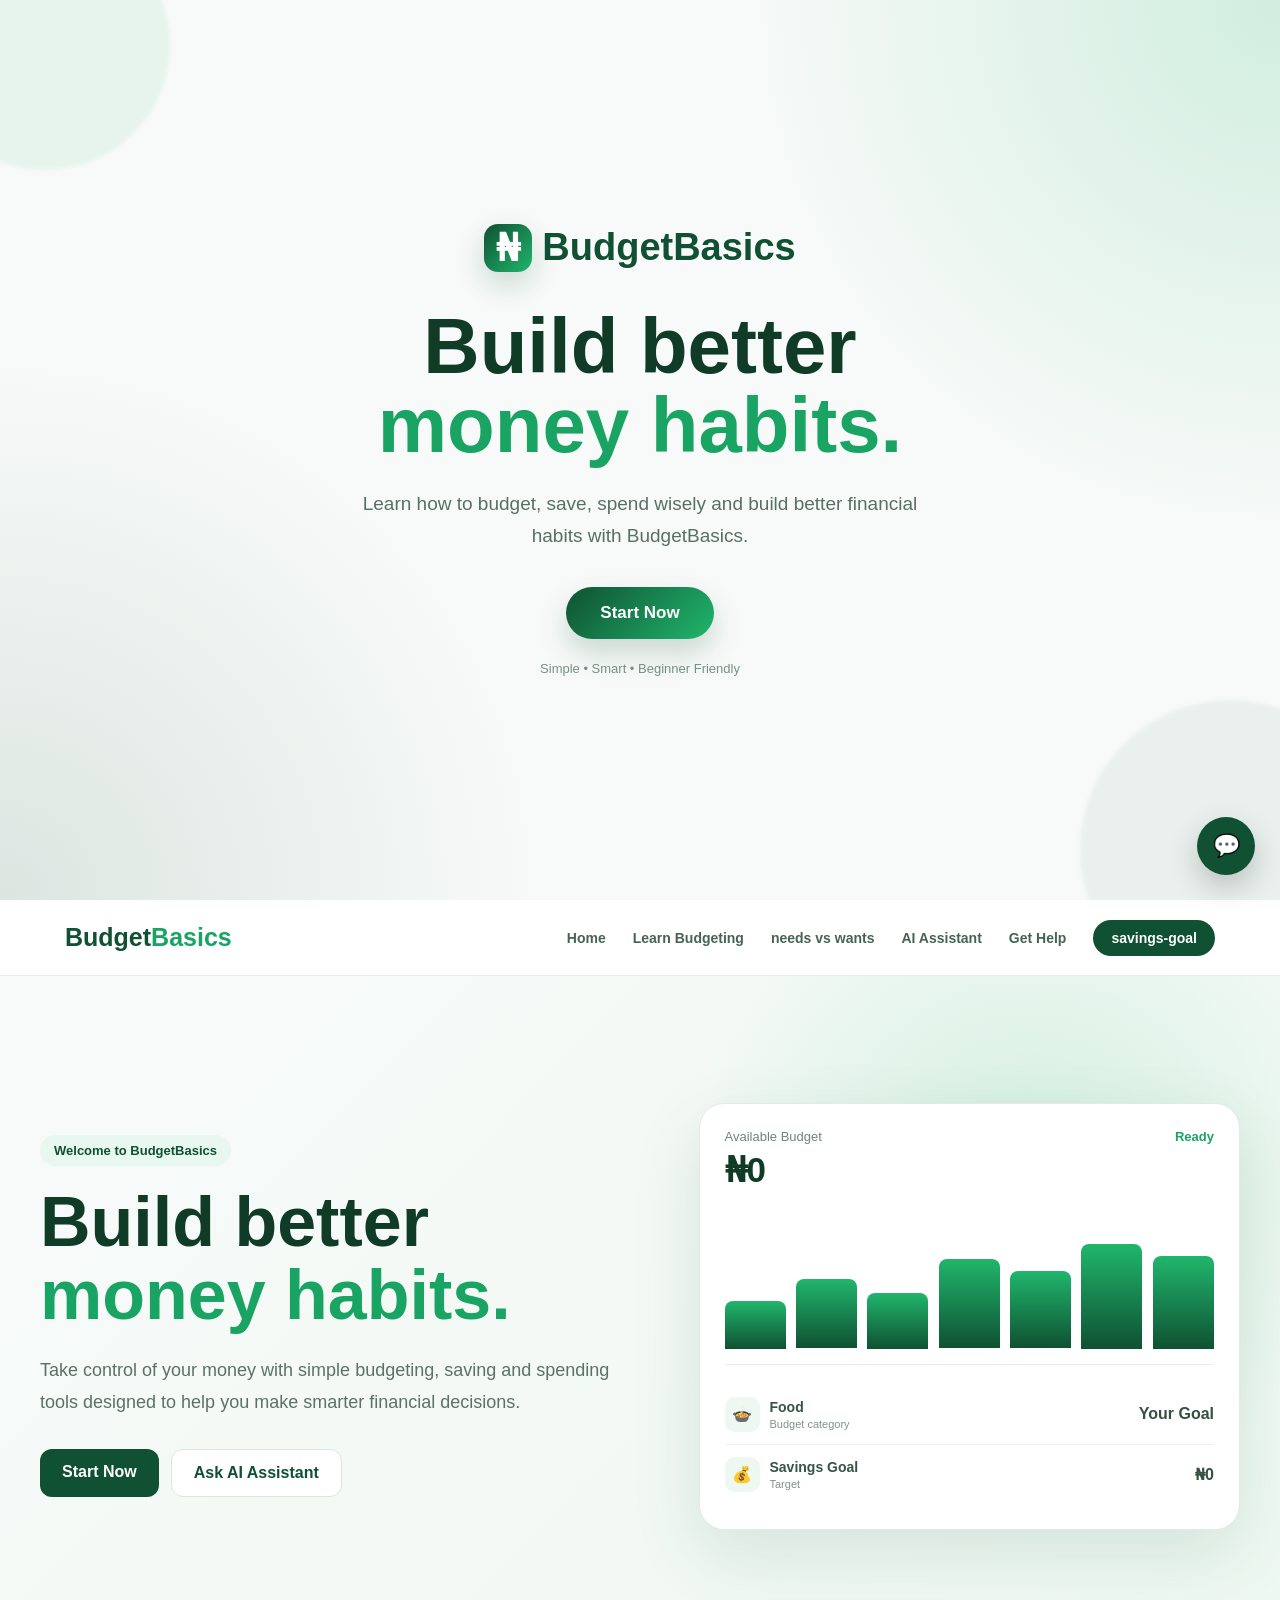
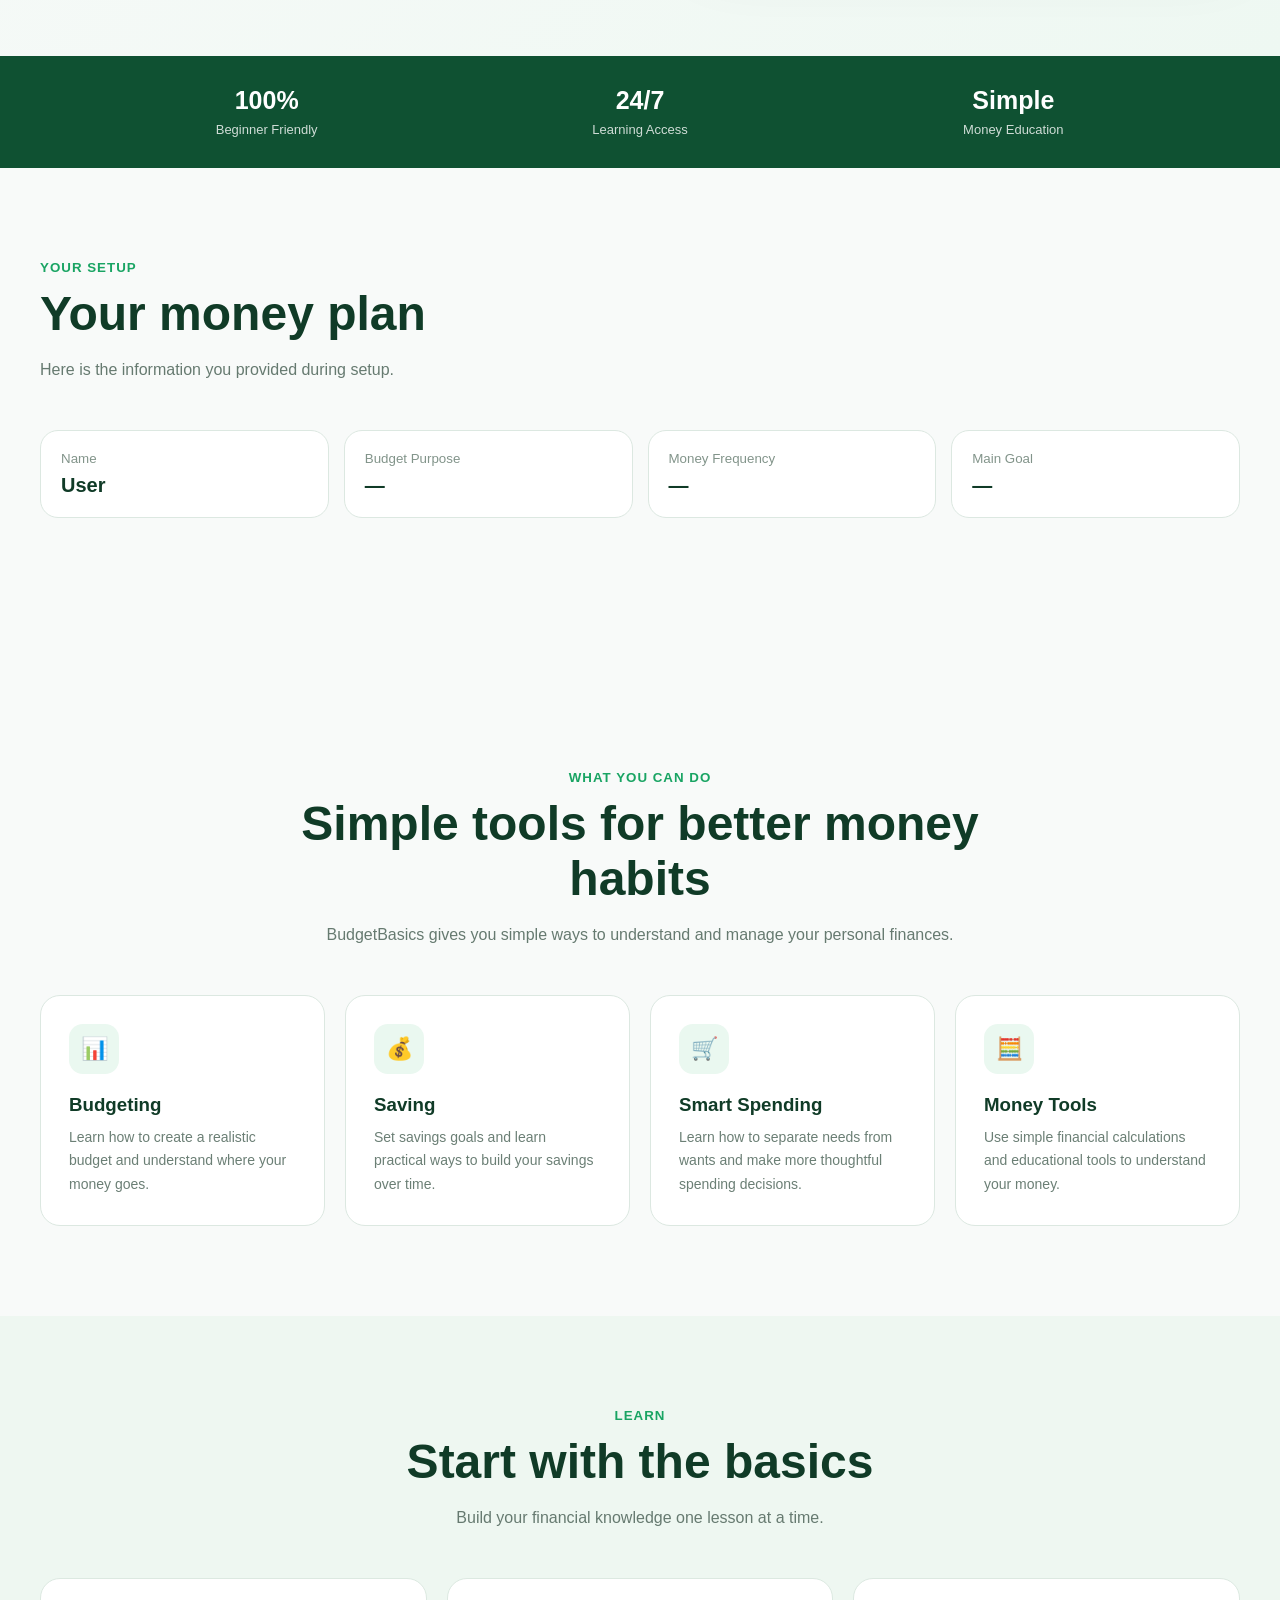
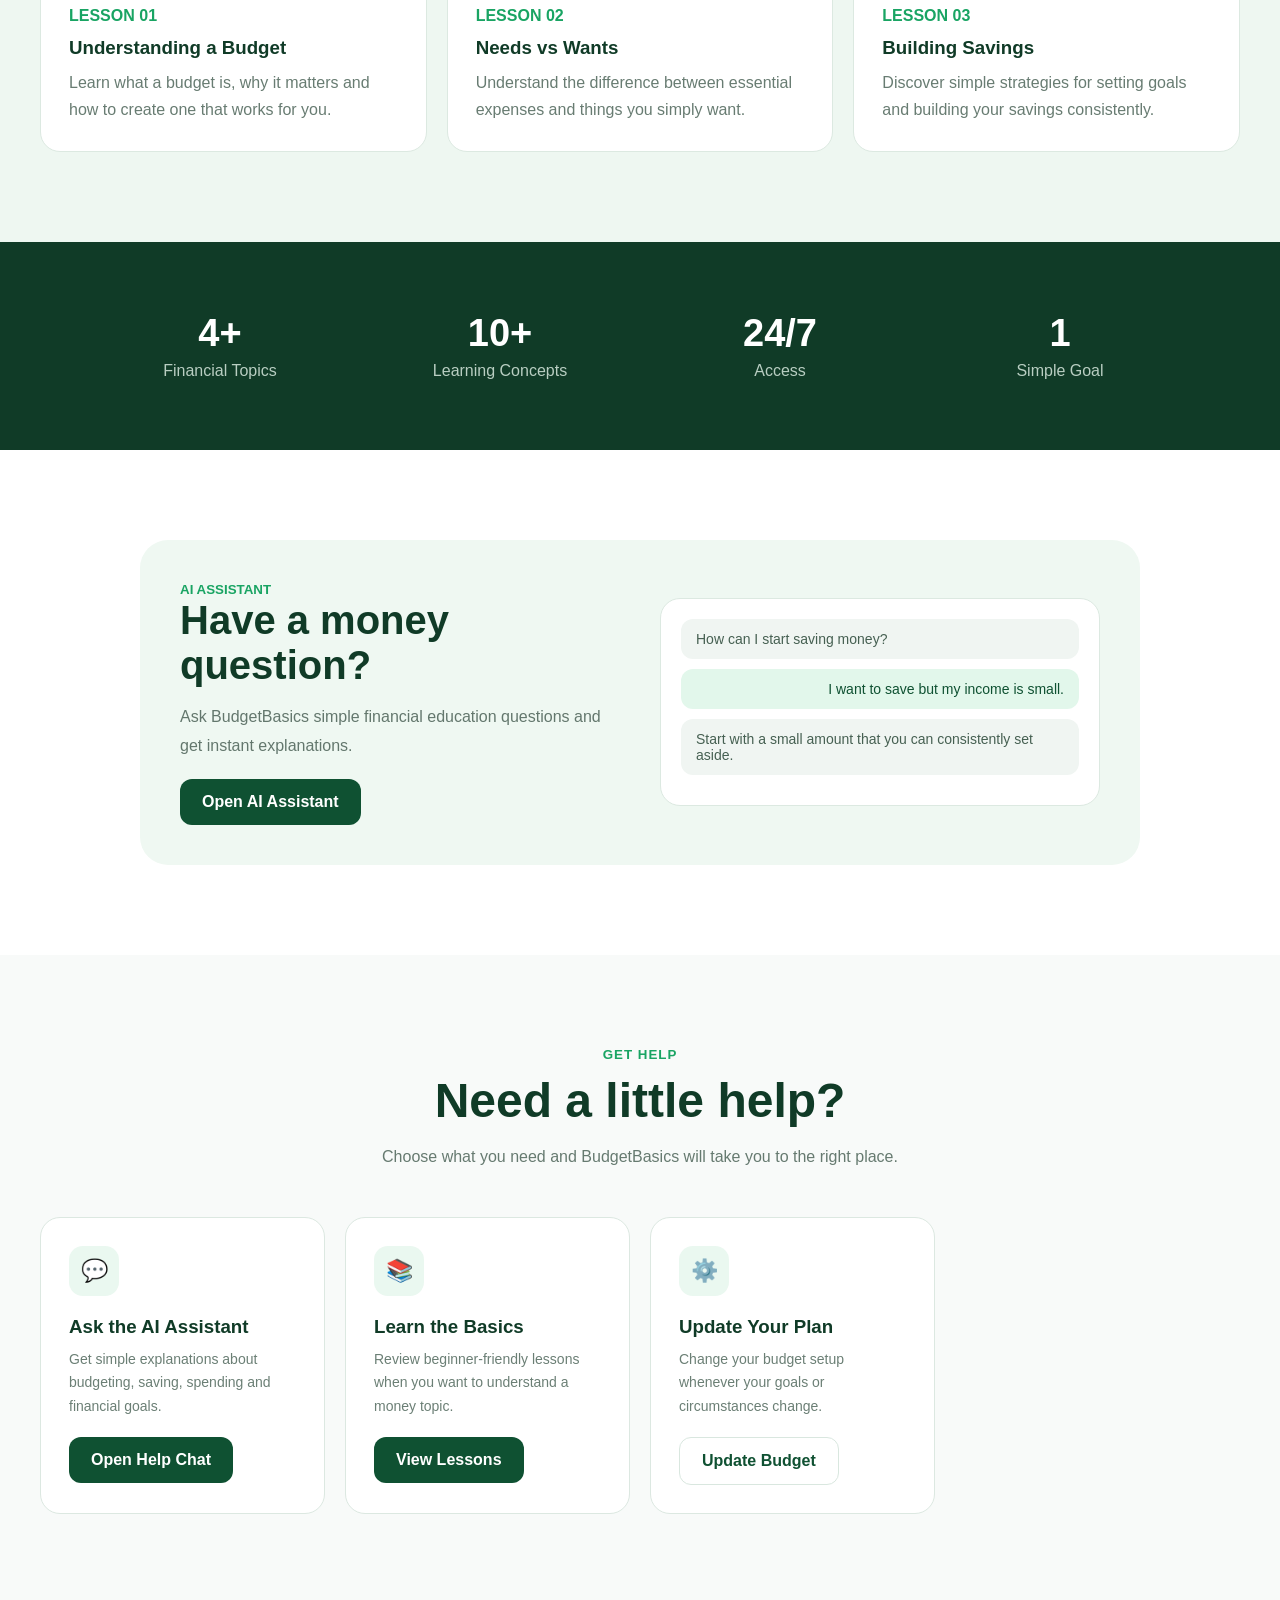
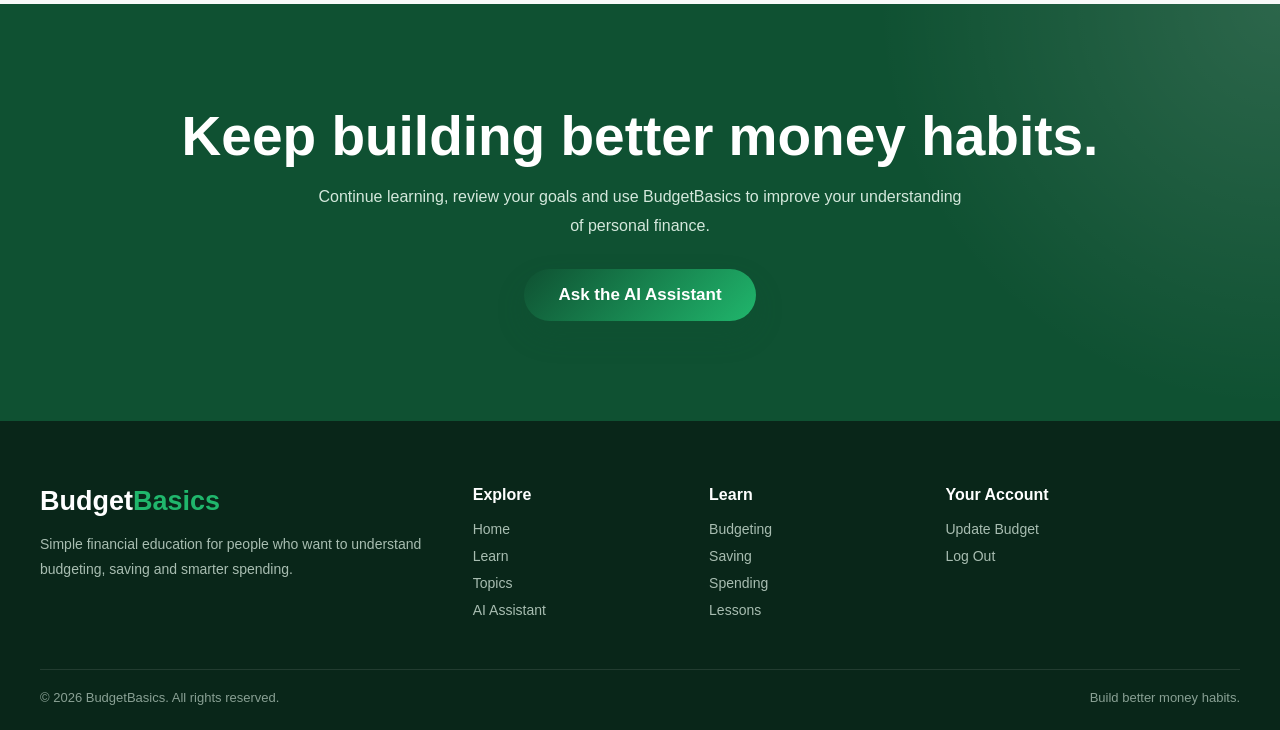
==== commit ef3ae2f0: "update website" ====
--- a/index.html
+++ b/index.html
@@ -1,18 +1,11 @@
-
 <!DOCTYPE html>
 <html lang="en">
-
 <head>
-
 <meta charset="UTF-8">
 <meta name="viewport" content="width=device-width, initial-scale=1.0">
-
 <title>BudgetBasics | Build Better Money Habits</title>
 
 <style>
-
-
-
 *{
     margin:0;
     padding:0;
@@ -24,18 +17,20 @@
 }
 
 body{
-    font-family:
-        Inter,
-        -apple-system,
-        BlinkMacSystemFont,
-        "Segoe UI",
-        Arial,
-        sans-serif;
-
+    font-family:Arial, Helvetica, sans-serif;
     background:#f8faf9;
-    color:#14251d;
-    line-height:1.6;
+    color:#123524;
     overflow-x:hidden;
+}
+
+button,
+input,
+select{
+    font:inherit;
+}
+
+button{
+    cursor:pointer;
 }
 
 a{
@@ -43,4650 +38,2962 @@
     color:inherit;
 }
 
-button,
-input{
-    font-family:inherit;
-}
-
-.container{
-    width:min(1180px,92%);
-    margin:auto;
-}
-
-
-/* =====================================================
+:root{
+    --green:#0f5132;
+    --green2:#19a463;
+    --green3:#20b66c;
+    --dark:#103b27;
+    --light:#f8faf9;
+    --white:#fff;
+    --border:#dce8e1;
+    --text:#456153;
+}
+
+/* =========================
    SCROLL PROGRESS
-===================================================== */
+========================= */
 
 .scroll-progress{
     position:fixed;
     top:0;
     left:0;
-    width:0%;
-    height:3px;
+    height:4px;
+    width:0;
     background:#20b66c;
     z-index:9999;
 }
 
-
-/* =====================================================
-   NAVIGATION
-===================================================== */
+/* =========================
+   ONBOARDING SCREENS
+========================= */
+
+.screen{
+    min-height:100vh;
+    display:none;
+}
+
+.screen.active{
+    display:flex;
+    animation:screenIn .45s ease both;
+}
+
+/* Smooth entrance for every major screen. */
+@keyframes screenIn{
+    from{opacity:0; transform:translateY(12px);}
+    to{opacity:1; transform:translateY(0);}
+}
+
+.welcome-screen{
+    align-items:center;
+    justify-content:center;
+    padding:30px;
+    background:
+        radial-gradient(circle at top right,rgba(32,182,108,.18),transparent 35%),
+        radial-gradient(circle at bottom left,rgba(15,81,50,.12),transparent 35%),
+        #f8faf9;
+    position:relative;
+    overflow:hidden;
+}
+
+.welcome-screen::before,
+.welcome-screen::after{
+    content:"";
+    position:absolute;
+    border-radius:50%;
+    filter:blur(2px);
+    animation:float 6s ease-in-out infinite;
+}
+
+.welcome-screen::before{
+    width:250px;
+    height:250px;
+    background:rgba(32,182,108,.08);
+    top:-80px;
+    left:-80px;
+}
+
+.welcome-screen::after{
+    width:300px;
+    height:300px;
+    background:rgba(15,81,50,.06);
+    right:-100px;
+    bottom:-100px;
+    animation-delay:1s;
+}
+
+.welcome-content{
+    position:relative;
+    z-index:2;
+    text-align:center;
+    max-width:700px;
+    animation:fadeUp .8s ease;
+}
+
+.brand{
+    display:inline-flex;
+    align-items:center;
+    gap:10px;
+    font-size:38px;
+    font-weight:900;
+    color:var(--green);
+    margin-bottom:35px;
+}
+
+.brand-icon{
+    width:48px;
+    height:48px;
+    display:flex;
+    align-items:center;
+    justify-content:center;
+    border-radius:14px;
+    color:#fff;
+    background:linear-gradient(135deg,var(--green),var(--green3));
+    box-shadow:0 12px 30px rgba(15,81,50,.2);
+}
+
+.welcome-content h1{
+    font-size:clamp(42px,7vw,78px);
+    line-height:1.02;
+    color:#103b27;
+    margin-bottom:22px;
+}
+
+.welcome-content h1 span{
+    color:var(--green2);
+}
+
+.welcome-content p{
+    font-size:19px;
+    line-height:1.7;
+    color:#587064;
+    max-width:600px;
+    margin:0 auto 35px;
+}
+
+.start-btn{
+    border:0;
+    padding:16px 34px;
+    border-radius:50px;
+    color:white;
+    background:linear-gradient(135deg,var(--green),var(--green3));
+    font-weight:800;
+    font-size:17px;
+    box-shadow:0 14px 30px rgba(15,81,50,.2);
+    transition:.3s;
+}
+
+.start-btn:hover{
+    transform:translateY(-4px);
+    box-shadow:0 18px 38px rgba(15,81,50,.28);
+}
+
+.welcome-small{
+    margin-top:22px;
+    font-size:13px;
+    color:#789084;
+}
+
+/* =========================
+   AUTH
+========================= */
+
+.auth-screen,
+.setup-screen{
+    min-height:100vh;
+    align-items:center;
+    justify-content:center;
+    padding:30px 20px;
+    background:
+        radial-gradient(circle at top right,rgba(32,182,108,.12),transparent 30%),
+        #f8faf9;
+}
+
+.auth-box,
+.setup-box{
+    width:100%;
+    max-width:500px;
+    background:#fff;
+    border:1px solid var(--border);
+    border-radius:28px;
+    padding:38px;
+    box-shadow:0 25px 70px rgba(16,59,39,.10);
+    animation:fadeUp .6s ease;
+}
+
+.auth-logo,
+.setup-logo{
+    text-align:center;
+    font-size:27px;
+    font-weight:900;
+    color:var(--green);
+    margin-bottom:10px;
+}
+
+.auth-title,
+.setup-title{
+    text-align:center;
+    font-size:30px;
+    color:var(--dark);
+    margin-bottom:8px;
+}
+
+.auth-subtitle,
+.setup-subtitle{
+    text-align:center;
+    color:#6a7d73;
+    line-height:1.6;
+    margin-bottom:25px;
+}
+
+.auth-tabs{
+    display:flex;
+    gap:8px;
+    padding:5px;
+    background:#f1f6f3;
+    border-radius:14px;
+    margin-bottom:25px;
+}
+
+.auth-tab{
+    flex:1;
+    border:0;
+    padding:12px;
+    border-radius:10px;
+    background:transparent;
+    color:#587064;
+    font-weight:700;
+}
+
+.auth-tab.active{
+    background:#fff;
+    color:var(--green);
+    box-shadow:0 3px 12px rgba(0,0,0,.06);
+}
+
+.auth-form{
+    display:none;
+}
+
+.auth-form.active{
+    display:block;
+}
+
+.form-group{
+    margin-bottom:17px;
+}
+
+.form-group label{
+    display:block;
+    font-size:14px;
+    font-weight:700;
+    color:#315543;
+    margin-bottom:8px;
+}
+
+.form-group input,
+.form-group select{
+    width:100%;
+    padding:14px 15px;
+    border:1px solid #d7e4dd;
+    border-radius:12px;
+    outline:none;
+    background:#fbfdfc;
+    color:#183d2b;
+    transition:.25s;
+}
+
+.form-group input:focus,
+.form-group select:focus{
+    border-color:var(--green2);
+    box-shadow:0 0 0 4px rgba(32,182,108,.10);
+}
+
+.primary-btn{
+    width:100%;
+    border:0;
+    padding:15px;
+    border-radius:12px;
+    background:var(--green);
+    color:white;
+    font-weight:800;
+    transition:.3s;
+}
+
+.primary-btn:hover{
+    background:var(--green2);
+    transform:translateY(-2px);
+}
+
+.back-btn{
+    border:0;
+    background:none;
+    color:#668074;
+    margin-top:18px;
+    width:100%;
+    font-size:14px;
+}
+
+.auth-message{
+    margin-top:15px;
+    padding:12px;
+    border-radius:10px;
+    display:none;
+    font-size:14px;
+    line-height:1.5;
+}
+
+.auth-message.error{
+    display:block;
+    background:#fff0f0;
+    color:#b42318;
+}
+
+.auth-message.success{
+    display:block;
+    background:#eefaf3;
+    color:#167647;
+}
+
+/* =========================
+   SETUP
+========================= */
+
+.setup-box{
+    max-width:650px;
+}
+
+.progress-wrap{
+    height:7px;
+    border-radius:20px;
+    background:#edf3ef;
+    overflow:hidden;
+    margin:20px 0 28px;
+}
+
+.progress-bar{
+    height:100%;
+    width:20%;
+    background:linear-gradient(90deg,var(--green),var(--green3));
+    transition:.35s;
+}
+
+.setup-step{
+    display:none;
+}
+
+.setup-step.active{
+    display:block;
+    animation:fadeUp .4s ease;
+}
+
+.question-number{
+    color:var(--green2);
+    font-weight:800;
+    font-size:13px;
+    margin-bottom:8px;
+    text-transform:uppercase;
+    letter-spacing:1px;
+}
+
+.question-title{
+    font-size:25px;
+    color:var(--dark);
+    margin-bottom:18px;
+}
+
+.option-grid{
+    display:grid;
+    grid-template-columns:repeat(2,1fr);
+    gap:12px;
+}
+
+.option{
+    position:relative;
+}
+
+.option input{
+    position:absolute;
+    opacity:0;
+}
+
+.option label{
+    display:block;
+    padding:16px;
+    border:1px solid #dce8e1;
+    border-radius:14px;
+    cursor:pointer;
+    color:#456153;
+    font-weight:700;
+    transition:.25s;
+    background:#fbfdfc;
+}
+
+.option input:checked + label{
+    border-color:var(--green2);
+    background:#effaf4;
+    color:var(--green);
+    box-shadow:0 0 0 3px rgba(32,182,108,.08);
+}
+
+.setup-input{
+    width:100%;
+    padding:16px;
+    border:1px solid #dce8e1;
+    border-radius:14px;
+    outline:none;
+}
+
+.setup-input:focus{
+    border-color:var(--green2);
+    box-shadow:0 0 0 4px rgba(32,182,108,.08);
+}
+
+.setup-actions{
+    display:flex;
+    gap:12px;
+    margin-top:25px;
+}
+
+.setup-actions button{
+    flex:1;
+    padding:14px;
+    border-radius:12px;
+    font-weight:800;
+}
+
+.previous-btn{
+    border:1px solid #d6e3dc;
+    background:#fff;
+    color:#456153;
+}
+
+.next-btn{
+    border:0;
+    background:var(--green);
+    color:white;
+}
+
+.next-btn:hover{
+    background:var(--green2);
+}
+
+.setup-error{
+    color:#b42318;
+    font-size:14px;
+    margin-top:12px;
+    display:none;
+}
+
+/* =========================
+   SUCCESS
+========================= */
+
+.success-screen{
+    min-height:100vh;
+    display:none;
+    align-items:center;
+    justify-content:center;
+    text-align:center;
+    padding:30px;
+    background:#f8faf9;
+}
+
+.success-screen.active{
+    display:flex;
+}
+
+.success-box{
+    max-width:500px;
+    animation:fadeUp .7s ease;
+}
+
+.success-icon{
+    width:85px;
+    height:85px;
+    border-radius:50%;
+    display:flex;
+    align-items:center;
+    justify-content:center;
+    margin:0 auto 25px;
+    background:#e8f8ef;
+    color:var(--green2);
+    font-size:45px;
+    font-weight:900;
+}
+
+.success-box h2{
+    font-size:35px;
+    color:var(--dark);
+    margin-bottom:12px;
+}
+
+.success-box p{
+    color:#60756b;
+    line-height:1.7;
+    margin-bottom:25px;
+}
+
+/* =========================
+   MAIN WEBSITE
+========================= */
+
+#mainApp{
+    display:none;
+}
+
+#mainApp.active{
+    display:block;
+}
 
 header{
     position:sticky;
     top:0;
     z-index:1000;
-
     background:rgba(255,255,255,.94);
-
-    backdrop-filter:blur(16px);
-
-    border-bottom:1px solid #e8eee9;
-
-    animation:navDrop .7s ease;
+    backdrop-filter:blur(15px);
+    border-bottom:1px solid #e5eee9;
 }
 
 .navbar{
-    height:76px;
-
+    max-width:1200px;
+    margin:auto;
+    min-height:75px;
     display:flex;
     align-items:center;
     justify-content:space-between;
-}
-
-.logo{
+    padding:0 25px;
+}
+
+.nav-logo{
+    font-size:25px;
+    font-weight:900;
+    color:var(--green);
+}
+
+.nav-logo span{
+    color:var(--green2);
+}
+
+.nav-links{
     display:flex;
     align-items:center;
-    gap:9px;
-
-    font-size:24px;
+    gap:27px;
+}
+
+.nav-links a{
+    color:#476356;
+    font-size:14px;
+    font-weight:700;
+    transition:.25s;
+}
+
+.nav-links a:hover{
+    color:var(--green2);
+}
+
+.nav-start{
+    padding:10px 18px;
+    border-radius:25px;
+    background:var(--green);
+    color:#fff!important;
+}
+
+.menu-btn{
+    display:none;
+    border:0;
+    background:none;
+    font-size:26px;
+    color:var(--green);
+}
+
+/* =========================
+   HERO
+========================= */
+
+.hero{
+    min-height:680px;
+    display:flex;
+    align-items:center;
+    position:relative;
+    overflow:hidden;
+    padding:80px 25px;
+    background:
+        radial-gradient(circle at 80% 30%,rgba(32,182,108,.15),transparent 30%),
+        linear-gradient(135deg,#f8faf9,#eef8f2);
+}
+
+.hero-container{
+    max-width:1200px;
+    width:100%;
+    margin:auto;
+    display:grid;
+    grid-template-columns:1.05fr .95fr;
+    align-items:center;
+    gap:60px;
+}
+
+.hero-tag{
+    display:inline-block;
+    padding:8px 14px;
+    border-radius:30px;
+    background:#e8f7ef;
+    color:var(--green);
     font-weight:800;
-
-    letter-spacing:-.8px;
-
-    transition:.3s ease;
-}
-
-.logo:hover{
-    transform:translateY(-2px);
-}
-
-.logo-mark{
-    width:38px;
-    height:38px;
-
-    border-radius:11px;
-
-    background:#0f5132;
-    color:white;
-
+    font-size:13px;
+    margin-bottom:20px;
+}
+
+.hero h1{
+    font-size:clamp(42px,6vw,70px);
+    line-height:1.04;
+    color:var(--dark);
+    margin-bottom:22px;
+}
+
+.hero h1 span{
+    color:var(--green2);
+}
+
+.hero p{
+    font-size:18px;
+    color:#5d7167;
+    line-height:1.8;
+    max-width:600px;
+    margin-bottom:30px;
+}
+
+.hero-buttons{
+    display:flex;
+    gap:12px;
+    flex-wrap:wrap;
+}
+
+.hero-btn{
+    padding:14px 22px;
+    border-radius:12px;
+    border:0;
+    background:var(--green);
+    color:#fff;
+    font-weight:800;
+}
+
+.hero-btn:hover{
+    transform:translateY(-3px);
+    box-shadow:0 10px 24px rgba(15,81,50,.16);
+}
+
+.hero-btn.secondary{
+    background:#fff;
+    color:var(--green);
+    border:1px solid #d9e7df;
+}
+
+.dashboard-card{
+    background:#fff;
+    border:1px solid #dfebe4;
+    border-radius:25px;
+    padding:25px;
+    box-shadow:0 25px 70px rgba(15,81,50,.12);
+    animation:float 5s ease-in-out infinite;
+}
+
+.dashboard-top{
+    display:flex;
+    justify-content:space-between;
+    margin-bottom:25px;
+}
+
+.dashboard-title{
+    color:#71837a;
+    font-size:13px;
+}
+
+.dashboard-balance{
+    font-size:35px;
+    font-weight:900;
+    color:var(--dark);
+    margin-top:6px;
+}
+
+.balance-change{
+    color:var(--green2);
+    font-size:13px;
+    font-weight:800;
+}
+
+.chart{
+    height:150px;
+    display:flex;
+    align-items:flex-end;
+    gap:10px;
+    padding:15px 0;
+    border-bottom:1px solid #e8eee9;
+}
+
+.bar{
+    flex:1;
+    border-radius:8px 8px 0 0;
+    background:linear-gradient(to top,var(--green),var(--green3));
+    animation:grow .8s ease forwards;
+    transform-origin:bottom;
+}
+
+.bar:nth-child(1){height:40%}
+.bar:nth-child(2){height:58%}
+.bar:nth-child(3){height:47%}
+.bar:nth-child(4){height:75%}
+.bar:nth-child(5){height:65%}
+.bar:nth-child(6){height:88%}
+.bar:nth-child(7){height:78%}
+
+.transactions{
+    margin-top:20px;
+}
+
+.transaction{
+    display:flex;
+    align-items:center;
+    justify-content:space-between;
+    padding:12px 0;
+    border-bottom:1px solid #edf2ef;
+}
+
+.transaction:last-child{
+    border-bottom:0;
+}
+
+.transaction-left{
+    display:flex;
+    align-items:center;
+    gap:10px;
+}
+
+.transaction-icon{
+    width:35px;
+    height:35px;
+    border-radius:10px;
     display:flex;
     align-items:center;
     justify-content:center;
-
+    background:#edf8f2;
+}
+
+.transaction-name{
+    font-weight:700;
+    color:#365444;
+    font-size:14px;
+}
+
+.transaction-date{
+    color:#82938a;
+    font-size:11px;
+    margin-top:3px;
+}
+
+.transaction-price{
+    font-weight:800;
+    color:#345141;
+}
+
+/* =========================
+   TRUST
+========================= */
+
+.trust{
+    padding:30px 25px;
+    background:var(--green);
+    color:#fff;
+}
+
+.trust-inner{
+    max-width:1100px;
+    margin:auto;
+    display:grid;
+    grid-template-columns:repeat(3,1fr);
+    gap:20px;
+    text-align:center;
+}
+
+.trust-item strong{
+    display:block;
+    font-size:25px;
+    margin-bottom:5px;
+}
+
+.trust-item span{
+    opacity:.8;
+    font-size:13px;
+}
+
+/* =========================
+   SECTIONS
+========================= */
+
+.section{
+    padding:90px 25px;
+}
+
+.section-container{
+    max-width:1200px;
+    margin:auto;
+}
+
+.section-heading{
+    max-width:700px;
+    margin-bottom:45px;
+}
+
+.section-heading.center{
+    text-align:center;
+    margin-left:auto;
+    margin-right:auto;
+}
+
+.section-heading small{
+    color:var(--green2);
     font-weight:900;
-
-    box-shadow:
-        0 7px 18px rgba(15,81,50,.18);
-
-    transition:.3s ease;
-}
-
-.logo:hover .logo-mark{
-    transform:rotate(-8deg) scale(1.05);
-}
-
-.logo span{
-    color:#19a463;
-}
-
-.nav-links{
+    text-transform:uppercase;
+    letter-spacing:1px;
+}
+
+.section-heading h2{
+    color:var(--dark);
+    font-size:clamp(32px,5vw,48px);
+    margin:10px 0 15px;
+}
+
+.section-heading p{
+    color:#667a70;
+    line-height:1.8;
+}
+
+/* =========================
+   PERSONAL PROFILE
+========================= */
+
+.personal-card{
+    display:grid;
+    grid-template-columns:repeat(4,1fr);
+    gap:15px;
+    margin-bottom:70px;
+}
+
+.personal-item{
+    background:#fff;
+    border:1px solid var(--border);
+    border-radius:18px;
+    padding:20px;
+}
+
+.personal-item small{
+    display:block;
+    color:#82948a;
+    margin-bottom:8px;
+}
+
+.personal-item strong{
+    color:var(--dark);
+    font-size:20px;
+}
+
+/* =========================
+   FEATURES
+========================= */
+
+.feature-grid{
+    display:grid;
+    grid-template-columns:repeat(4,1fr);
+    gap:20px;
+}
+
+.feature-card{
+    background:#fff;
+    border:1px solid var(--border);
+    padding:28px;
+    border-radius:20px;
+    transition:.3s;
+}
+
+.feature-card:hover{
+    transform:translateY(-8px);
+    box-shadow:0 18px 40px rgba(15,81,50,.09);
+}
+
+.feature-icon{
+    width:50px;
+    height:50px;
+    border-radius:14px;
+    background:#eaf8f0;
+    color:var(--green);
     display:flex;
     align-items:center;
-    gap:32px;
-}
-
-.nav-links a{
-    position:relative;
-
-    color:#56635c;
+    justify-content:center;
+    font-size:22px;
+    margin-bottom:20px;
+}
+
+.feature-card h3{
+    color:var(--dark);
+    margin-bottom:10px;
+}
+
+.feature-card p{
+    color:#6b7f75;
+    line-height:1.7;
     font-size:14px;
-    font-weight:600;
-
-    transition:.25s ease;
-}
-
-.nav-links a:not(.nav-action)::after{
-    content:"";
-
-    position:absolute;
-    left:0;
-    bottom:-7px;
-
-    width:0;
-    height:2px;
-
-    background:#19a463;
-
-    transition:.3s ease;
-}
-
-.nav-links a:not(.nav-action):hover::after{
-    width:100%;
-}
-
-.nav-links a:hover{
-    color:#15945a;
-}
-
-.nav-action{
-    padding:11px 19px;
-
-    border-radius:9px;
-
-    background:#0f5132;
-
-    color:white !important;
-
-    box-shadow:
-        0 7px 18px rgba(15,81,50,.13);
-
-    transition:.3s ease;
-}
-
-.nav-action:hover{
-    background:#19a463;
-
-    transform:translateY(-2px);
-
-    box-shadow:
-        0 10px 23px rgba(15,81,50,.2);
-}
-
-.menu-btn{
-    display:none;
-
-    width:42px;
-    height:42px;
-
-    border:1px solid #e2e9e4;
-
-    background:white;
-
-    border-radius:9px;
-
-    font-size:20px;
-
-    cursor:pointer;
-
-    transition:.3s;
-}
-
-.menu-btn:hover{
-    background:#eff9f3;
-    border-color:#bfe1cd;
-}
-
-
-
-
-.hero{
-    position:relative;
-
-    overflow:hidden;
-
-    padding:92px 0 85px;
-
-    background:
-        radial-gradient(
-            circle at 85% 20%,
-            rgba(31,175,101,.13),
-            transparent 32%
-        ),
-        radial-gradient(
-            circle at 10% 80%,
-            rgba(31,175,101,.07),
-            transparent 30%
-        ),
-        #f8faf9;
-}
-
-.hero::before{
-    content:"";
-
-    position:absolute;
-
-    width:450px;
-    height:450px;
-
-    border:1px solid rgba(25,164,99,.08);
-
-    border-radius:50%;
-
-    right:-180px;
-    top:-180px;
-
-    animation:rotateSlow 25s linear infinite;
-}
-
-.hero::after{
-    content:"";
-
-    position:absolute;
-
-    width:280px;
-    height:280px;
-
-    border:1px solid rgba(25,164,99,.08);
-
-    border-radius:50%;
-
-    left:-150px;
-    bottom:-150px;
-
-    animation:rotateSlow 20s linear infinite reverse;
-}
-
-.hero-grid{
-    position:relative;
-    z-index:2;
-
-    display:grid;
-
-    grid-template-columns:1fr 1fr;
-
-    gap:80px;
-
-    align-items:center;
-}
-
-.hero-content{
-    animation:heroIn 1s cubic-bezier(.2,.8,.2,1);
-}
-
-.eyebrow{
-    display:inline-flex;
-
-    align-items:center;
-    gap:8px;
-
-    padding:7px 12px;
-
-    border:1px solid #cfe9da;
-
-    background:#effaf4;
-
-    color:#158653;
-
-    border-radius:30px;
-
-    font-size:12px;
-
-    font-weight:800;
-
-    letter-spacing:.3px;
-
-    margin-bottom:23px;
-
-    animation:
-        fadeDown .8s ease .1s both,
-        softPulse 3s ease-in-out 1.5s infinite;
-}
-
-.eyebrow-dot{
-    width:7px;
-    height:7px;
-
-    border-radius:50%;
-
-    background:#20b86c;
-
-    animation:dotPulse 2s ease-in-out infinite;
-}
-
-.hero h1{
-    max-width:650px;
-
-    font-size:clamp(45px,6vw,69px);
-
-    line-height:1.04;
-
-    letter-spacing:-3.5px;
-
-    color:#102d20;
-
-    margin-bottom:24px;
-
-    animation:
-        fadeUp .9s ease .15s both;
-}
-
-.hero h1 span{
-    color:#18a360;
-
-    display:inline-block;
-
-    animation:
-        textFloat 4s ease-in-out infinite;
-}
-
-.hero-description{
-    max-width:600px;
-
-    color:#68756e;
-
-    font-size:17px;
-
-    line-height:1.8;
-
-    margin-bottom:31px;
-
-    animation:
-        fadeUp .9s ease .3s both;
-}
-
-.hero-buttons{
-    display:flex;
-
-    gap:12px;
-
-    flex-wrap:wrap;
-
-    animation:
-        fadeUp .9s ease .45s both;
-}
-
-.btn{
-    display:inline-flex;
-
-    align-items:center;
-    justify-content:center;
-
-    gap:9px;
-
-    min-height:48px;
-
-    padding:0 21px;
-
-    border-radius:9px;
-
-    font-size:14px;
-
-    font-weight:750;
-
-    transition:
-        transform .3s ease,
-        box-shadow .3s ease,
-        background .3s ease,
-        color .3s ease;
-}
-
-.btn-primary{
-    position:relative;
-
-    overflow:hidden;
-
-    background:#0f5132;
-
-    color:white;
-
-    box-shadow:
-        0 9px 22px rgba(15,81,50,.15);
-}
-
-.btn-primary::before{
-    content:"";
-
-    position:absolute;
-
-    width:0;
-    height:0;
-
-    background:rgba(255,255,255,.15);
-
-    border-radius:50%;
-
-    left:50%;
-    top:50%;
-
-    transform:translate(-50%,-50%);
-
-    transition:
-        width .5s ease,
-        height .5s ease;
-}
-
-.btn-primary:hover::before{
-    width:300px;
-    height:300px;
-}
-
-.btn-primary:hover{
-    background:#18a360;
-
-    transform:translateY(-3px);
-
-    box-shadow:
-        0 14px 28px rgba(15,81,50,.2);
-}
-
-.btn-primary span{
-    transition:.3s;
-}
-
-.btn-primary:hover span{
-    transform:translateX(5px);
-}
-
-.btn-secondary{
-    background:white;
-
-    color:#244337;
-
-    border:1px solid #dce6df;
-}
-
-.btn-secondary:hover{
-    border-color:#19a463;
-
-    color:#168b54;
-
-    transform:translateY(-3px);
-
-    box-shadow:
-        0 10px 25px rgba(20,70,45,.07);
-}
-
-.hero-note{
-    display:flex;
-
-    align-items:center;
-
-    gap:9px;
-
-    margin-top:25px;
-
-    color:#7a857f;
-
-    font-size:12px;
-
-    animation:
-        fadeUp .9s ease .6s both;
-}
-
-.hero-note-icon{
-    width:23px;
-    height:23px;
-
-    border-radius:50%;
-
-    background:#e3f5ea;
-
-    color:#15945a;
-
-    display:flex;
-
-    justify-content:center;
-    align-items:center;
-
-    font-size:12px;
-
-    animation:
-        checkPulse 2.5s ease-in-out infinite;
-}
-
-
-.dashboard-wrapper{
-    position:relative;
-
-    min-height:510px;
-
-    display:flex;
-
-    justify-content:center;
-
-    align-items:center;
-
-    animation:
-        fadeIn 1.2s ease .2s both;
-}
-
-.dashboard{
-    width:410px;
-    max-width:100%;
-
-    background:white;
-
-    border:1px solid #e3ebe5;
-
-    border-radius:21px;
-
-    padding:22px;
-
-    box-shadow:
-        0 35px 80px rgba(18,55,38,.12),
-        0 5px 15px rgba(18,55,38,.05);
-
-    transform:rotate(1.5deg);
-
-    animation:
-        dashboardFloat 5s ease-in-out infinite;
-}
-
-.dashboard:hover{
-    animation-play-state:paused;
-
-    transform:
-        rotate(0deg)
-        scale(1.02);
-
-    box-shadow:
-        0 40px 90px rgba(18,55,38,.16);
-}
-
-.dashboard-header{
-    display:flex;
-
-    align-items:center;
-
-    justify-content:space-between;
-
-    margin-bottom:22px;
-}
-
-.dashboard-title{
-    font-size:12px;
-    color:#7b867f;
-
-    margin-bottom:2px;
-}
-
-.dashboard-header h3{
-    font-size:18px;
-    color:#143526;
-}
-
-.dashboard-menu{
-    width:35px;
-    height:35px;
-
-    border-radius:9px;
-
-    background:#eff7f2;
-
-    display:flex;
-
-    align-items:center;
-    justify-content:center;
-
-    color:#168e55;
-
-    animation:
-        menuRotate 4s ease-in-out infinite;
-}
-
-.balance-box{
-    background:#103b27;
-
-    color:white;
-
-    border-radius:15px;
-
-    padding:21px;
-
-    margin-bottom:17px;
-
-    position:relative;
-
-    overflow:hidden;
-}
-
-.balance-box::before{
-    content:"";
-
-    position:absolute;
-
-    width:130px;
-    height:130px;
-
-    border-radius:50%;
-
-    background:rgba(65,217,143,.07);
-
-    right:-45px;
-    top:-55px;
-
-    animation:
-        floatCircle 4s ease-in-out infinite;
-}
-
-.balance-label{
-    color:#a9c0b4;
-
-    font-size:11px;
-}
-
-.balance-amount{
-    font-size:31px;
-
-    font-weight:800;
-
-    letter-spacing:-1px;
-
-    margin:2px 0 7px;
-
-    animation:
-        numberGlow 3s ease-in-out infinite;
-}
-
-.balance-change{
-    display:inline-flex;
-
-    gap:5px;
-
-    align-items:center;
-
-    background:rgba(42,201,119,.14);
-
-    color:#59dd96;
-
-    border-radius:6px;
-
-    padding:4px 7px;
-
-    font-size:10px;
-
-    font-weight:700;
-}
-
-.chart{
-    height:75px;
-
-    margin-top:16px;
-
-    display:flex;
-
-    align-items:flex-end;
-
-    gap:7px;
-}
-
-.bar{
-    flex:1;
-
-    background:#38c87d;
-
-    border-radius:5px 5px 2px 2px;
-
-    opacity:.85;
-
-    transform-origin:bottom;
-
-    animation:
-        barGrow 1.2s cubic-bezier(.2,.8,.2,1) both;
-}
-
-.bar:nth-child(1){
-    height:35%;
-    animation-delay:.4s;
-}
-
-.bar:nth-child(2){
-    height:50%;
-    animation-delay:.5s;
-}
-
-.bar:nth-child(3){
-    height:43%;
-    animation-delay:.6s;
-}
-
-.bar:nth-child(4){
-    height:68%;
-    animation-delay:.7s;
-}
-
-.bar:nth-child(5){
-    height:58%;
-    animation-delay:.8s;
-}
-
-.bar:nth-child(6){
-    height:81%;
-    animation-delay:.9s;
-}
-
-.bar:nth-child(7){
-    height:72%;
-    animation-delay:1s;
-}
-
-.dashboard-section-title{
-    display:flex;
-
-    justify-content:space-between;
-
-    margin:18px 0 10px;
-}
-
-.dashboard-section-title strong{
-    font-size:12px;
-
-    color:#263e32;
-}
-
-.dashboard-section-title span{
-    color:#89948e;
-
-    font-size:10px;
-}
-
-.transaction{
-    display:flex;
-
-    align-items:center;
-
-    justify-content:space-between;
-
-    padding:11px 0;
-
-    border-bottom:1px solid #edf1ee;
-
-    transition:.3s ease;
-}
-
-.transaction:hover{
-    padding-left:6px;
-    padding-right:6px;
-
-    background:#fafcfb;
-
-    border-radius:8px;
-}
-
-.transaction-left{
-    display:flex;
-
-    align-items:center;
-
-    gap:10px;
-}
-
-.transaction-icon{
-    width:34px;
-    height:34px;
-
-    border-radius:9px;
-
-    display:flex;
-
-    justify-content:center;
-
-    align-items:center;
-
-    background:#f0f7f3;
-
-    transition:.3s;
-}
-
-.transaction:hover .transaction-icon{
-    transform:scale(1.12) rotate(-5deg);
-}
-
-.transaction-name{
-    color:#30473c;
-
-    font-size:11px;
-
-    font-weight:700;
-}
-
-.transaction-date{
-    color:#98a19c;
-
-    font-size:9px;
-}
-
-.transaction-amount{
-    font-size:11px;
-
-    font-weight:800;
-
-    color:#273d33;
-}
-
-
-/* Floating cards */
-
-.floating-card{
-    position:absolute;
-
-    background:white;
-
-    border:1px solid #e5ece7;
-
-    border-radius:13px;
-
-    padding:13px;
-
-    box-shadow:
-        0 18px 45px rgba(17,56,38,.11);
-
-    z-index:2;
-
-    transition:.3s ease;
-}
-
-.floating-card:hover{
-    transform:scale(1.06) !important;
-
-    box-shadow:
-        0 25px 55px rgba(17,56,38,.16);
-}
-
-.floating-card.goal{
-    left:-10px;
-    top:80px;
-
-    animation:
-        floatOne 4s ease-in-out infinite;
-}
-
-.floating-card.score{
-    right:-10px;
-    bottom:72px;
-
-    animation:
-        floatTwo 4.5s ease-in-out infinite;
-}
-
-.float-top{
-    display:flex;
-
-    gap:9px;
-
-    align-items:center;
-}
-
-.float-icon{
-    width:34px;
-    height:34px;
-
-    border-radius:9px;
-
-    display:flex;
-
-    align-items:center;
-    justify-content:center;
-
-    background:#eaf8f0;
-
-    animation:
-        iconBounce 2.5s ease-in-out infinite;
-}
-
-.float-text strong{
-    display:block;
-
-    color:#18382a;
-
-    font-size:11px;
-}
-
-.float-text small{
-    color:#8b9690;
-
-    font-size:9px;
-}
-
-.mini-progress{
-    width:105px;
-
-    height:5px;
-
-    background:#e9efeb;
-
-    border-radius:10px;
-
-    margin-top:10px;
-
-    overflow:hidden;
-}
-
-.mini-progress div{
-    height:100%;
-
-    width:74%;
-
-    background:#19a463;
-
-    border-radius:10px;
-
-    transform-origin:left;
-
-    animation:
-        progressGrow 1.5s ease 1s both;
-}
-
-.score-circle{
-    width:36px;
-    height:36px;
-
-    border-radius:50%;
-
-    border:4px solid #dff3e7;
-
-    border-top-color:#19a463;
-
-    display:flex;
-
-    align-items:center;
-
-    justify-content:center;
-
-    font-size:9px;
-
-    font-weight:800;
-
-    color:#153c2b;
-
-    animation:
-        scoreSpin 3s linear infinite;
-}
-
-
-/* =====================================================
-   TRUST STRIP
-===================================================== */
-
-.trust{
-    background:white;
-
-    border-top:1px solid #edf1ee;
-
-    border-bottom:1px solid #edf1ee;
-
-    padding:24px 0;
-}
-
-.trust-content{
-    display:flex;
-
-    align-items:center;
-
-    justify-content:center;
-
-    gap:35px;
-
-    flex-wrap:wrap;
-}
-
-.trust-text{
-    color:#8a958f;
-
-    font-size:11px;
-
-    font-weight:700;
-}
-
-.trust-item{
-    color:#59675f;
-
-    font-size:12px;
-
-    font-weight:750;
-
-    display:flex;
-
-    gap:7px;
-
-    align-items:center;
-
-    transition:.3s;
-}
-
-.trust-item:hover{
-    color:#15965b;
-
-    transform:translateY(-3px);
-}
-
-
-/* =====================================================
-   SECTIONS
-===================================================== */
-
-.section{
-    padding:105px 0;
-}
-
-.section-header{
-    max-width:650px;
-
-    margin:0 auto 52px;
-
-    text-align:center;
-}
-
-.section-label{
-    color:#15965b;
-
-    font-size:11px;
-
-    text-transform:uppercase;
-
-    letter-spacing:1.8px;
-
-    font-weight:850;
-
-    position:relative;
-}
-
-.section-label::after{
-    content:"";
-
-    display:block;
-
-    width:30px;
-    height:2px;
-
-    background:#20b66c;
-
-    margin:9px auto 0;
-
-    transform-origin:center;
-
-    animation:
-        lineGrow 2s ease-in-out infinite;
-}
-
-.section-header h2{
-    color:#112f21;
-
-    font-size:42px;
-
-    line-height:1.12;
-
-    letter-spacing:-1.6px;
-
-    margin:11px 0 14px;
-}
-
-.section-header p{
-    color:#6c7871;
-
-    font-size:15px;
-}
-
-
-/* =====================================================
-   FEATURE CARDS
-===================================================== */
-
-.features{
-    background:#fff;
-}
-
-.feature-grid{
-    display:grid;
-
-    grid-template-columns:repeat(4,1fr);
-
-    gap:17px;
-}
-
-.feature-card{
-    position:relative;
-
-    overflow:hidden;
-
-    padding:28px 24px;
-
-    border:1px solid #e4ebe6;
-
-    border-radius:15px;
-
-    background:white;
-
-    transition:
-        transform .4s cubic-bezier(.2,.8,.2,1),
-        box-shadow .4s ease,
-        border-color .3s ease;
-}
-
-.feature-card::before{
-    content:"";
-
-    position:absolute;
-
-    width:100px;
-    height:100px;
-
-    border-radius:50%;
-
-    background:#effaf4;
-
-    right:-60px;
-    top:-60px;
-
-    transition:.5s ease;
-}
-
-.feature-card:hover::before{
-    width:180px;
-    height:180px;
-}
-
-.feature-card:hover{
-    transform:
-        translateY(-9px)
-        scale(1.015);
-
-    border-color:#c8e4d3;
-
-    box-shadow:
-        0 20px 48px rgba(20,70,45,.09);
-}
-
-.feature-icon{
-    position:relative;
-
-    width:48px;
-    height:48px;
-
-    border-radius:12px;
-
-    display:flex;
-
-    align-items:center;
-    justify-content:center;
-
-    background:#edf9f2;
-
-    color:#15965b;
-
-    font-size:21px;
-
-    margin-bottom:20px;
-
-    transition:.4s cubic-bezier(.2,.8,.2,1);
-}
-
-.feature-card:hover .feature-icon{
-    transform:
-        rotate(-7deg)
-        scale(1.1);
-
-    background:#19a463;
-
-    color:white;
-}
-
-.feature-card h3{
-    position:relative;
-
-    color:#173729;
-
-    font-size:17px;
-
-    margin-bottom:8px;
-}
-
-.feature-card p{
-    position:relative;
-
-    color:#758079;
-
-    font-size:13px;
-
-    line-height:1.7;
-}
-
-
-/* =====================================================
-   LEARNING
-===================================================== */
-
-.learning{
-    background:#f8faf9;
-}
-
-.learning-grid{
-    display:grid;
-
-    grid-template-columns:.85fr 1.15fr;
-
-    gap:75px;
-
-    align-items:center;
-}
-
-.learning-copy .section-label{
-    display:block;
-
-    margin-bottom:10px;
-}
-
-.learning-copy h2{
-    color:#112f21;
-
-    font-size:42px;
-
-    line-height:1.13;
-
-    letter-spacing:-1.5px;
-
-    margin-bottom:18px;
-}
-
-.learning-copy p{
-    color:#69766f;
-
-    font-size:15px;
-
-    line-height:1.8;
-
-    margin-bottom:26px;
-}
-
-.learning-list{
-    display:flex;
-
-    flex-direction:column;
-
-    gap:12px;
-}
-
-.learning-list div{
-    display:flex;
-
-    align-items:center;
-
-    gap:11px;
-
-    color:#415149;
-
-    font-size:13px;
-
-    font-weight:650;
-
-    transition:.3s;
-}
-
-.learning-list div:hover{
-    transform:translateX(6px);
-
-    color:#15965b;
-}
-
-.check{
-    width:24px;
-    height:24px;
-
-    flex-shrink:0;
-
-    display:flex;
-
-    align-items:center;
-    justify-content:center;
-
-    border-radius:50%;
-
-    background:#ddf5e6;
-
-    color:#139359;
-
-    font-size:12px;
-
-    font-weight:900;
-
-    transition:.3s;
-}
-
-.learning-list div:hover .check{
-    background:#19a463;
-    color:white;
-
-    transform:rotate(360deg);
+}
+
+/* =========================
+   LESSONS
+========================= */
+
+.lessons{
+    background:#eef7f1;
 }
 
 .lesson-grid{
     display:grid;
-
+    grid-template-columns:repeat(3,1fr);
+    gap:20px;
+}
+
+.lesson{
+    background:#fff;
+    padding:28px;
+    border-radius:20px;
+    border:1px solid #dce9e1;
+}
+
+.lesson-number{
+    color:var(--green2);
+    font-weight:900;
+    margin-bottom:12px;
+}
+
+.lesson h3{
+    color:var(--dark);
+    margin-bottom:10px;
+}
+
+.lesson p{
+    color:#687c72;
+    line-height:1.7;
+}
+
+.lesson, .personal-item, .ai-preview{
+    transition:transform .3s ease, box-shadow .3s ease, border-color .3s ease;
+}
+
+.lesson:hover, .personal-item:hover, .ai-preview:hover{
+    transform:translateY(-5px);
+    box-shadow:0 16px 35px rgba(15,81,50,.08);
+}
+
+/* =========================
+   STATS
+========================= */
+
+.stats{
+    padding:70px 25px;
+    background:var(--dark);
+    color:#fff;
+}
+
+.stats-grid{
+    max-width:1100px;
+    margin:auto;
+    display:grid;
+    grid-template-columns:repeat(4,1fr);
+    gap:20px;
+    text-align:center;
+}
+
+.stat h3{
+    font-size:38px;
+    margin-bottom:7px;
+}
+
+.stat p{
+    color:#b9cec2;
+}
+
+/* =========================
+   AI
+========================= */
+
+.ai-section{
+    background:#fff;
+}
+
+.ai-box{
+    max-width:1000px;
+    margin:auto;
+    background:#eff8f2;
+    border-radius:28px;
+    padding:40px;
+    display:grid;
     grid-template-columns:1fr 1fr;
-
+    gap:40px;
+    align-items:center;
+}
+
+.ai-box h2{
+    font-size:40px;
+    color:var(--dark);
+    margin-bottom:15px;
+}
+
+.ai-box p{
+    color:#63776d;
+    line-height:1.8;
+}
+
+.ai-preview{
+    background:#fff;
+    border-radius:20px;
+    padding:20px;
+    border:1px solid #dce9e1;
+}
+
+.ai-message{
+    padding:12px 15px;
+    background:#f0f5f2;
+    border-radius:12px;
+    margin-bottom:10px;
+    color:#466052;
+    font-size:14px;
+}
+
+.ai-message.user{
+    background:#e2f7eb;
+    text-align:right;
+    color:var(--green);
+}
+
+.help-section .feature-card .hero-btn{
+    display:inline-block;
+    margin-top:18px;
+}
+
+/* =========================
+   CTA
+========================= */
+
+.cta{
+    padding:100px 25px;
+    text-align:center;
+    background:
+        radial-gradient(circle at top right,rgba(255,255,255,.12),transparent 30%),
+        var(--green);
+    color:#fff;
+}
+
+.cta h2{
+    font-size:clamp(35px,5vw,55px);
+    margin-bottom:15px;
+}
+
+.cta p{
+    max-width:650px;
+    margin:0 auto 28px;
+    line-height:1.8;
+    color:#d4e8dc;
+}
+
+/* =========================
+   FOOTER
+========================= */
+
+footer{
+    background:#092619;
+    color:#fff;
+    padding:65px 25px 25px;
+}
+
+.footer-container{
+    max-width:1200px;
+    margin:auto;
+}
+
+.footer-grid{
+    display:grid;
+    grid-template-columns:2fr 1fr 1fr 1.5fr;
+    gap:40px;
+    padding-bottom:40px;
+}
+
+.footer-brand{
+    font-size:27px;
+    font-weight:900;
+    margin-bottom:15px;
+}
+
+.footer-brand span{
+    color:#20b66c;
+}
+
+.footer-column p{
+    color:#a8bdb1;
+    line-height:1.8;
+    font-size:14px;
+}
+
+.footer-column h4{
+    margin-bottom:17px;
+}
+
+.footer-column a{
+    display:block;
+    color:#a8bdb1;
+    font-size:14px;
+    margin-bottom:11px;
+    transition:.2s;
+}
+
+.footer-column a:hover{
+    color:#fff;
+}
+
+.footer-bottom{
+    border-top:1px solid rgba(255,255,255,.1);
+    padding-top:20px;
+    color:#89a094;
+    font-size:13px;
+    display:flex;
+    justify-content:space-between;
     gap:15px;
-}
-
-.lesson-card{
-    padding:23px;
-
-    background:white;
-
-    border:1px solid #e4ebe6;
-
-    border-radius:15px;
-
-    transition:.4s ease;
-
-    position:relative;
-
-    overflow:hidden;
-}
-
-.lesson-card::after{
-    content:"";
-
-    position:absolute;
-
-    width:5px;
-    height:0;
-
-    left:0;
-    bottom:0;
-
-    background:#19a463;
-
-    transition:.4s ease;
-}
-
-.lesson-card:hover::after{
-    height:100%;
-}
-
-.lesson-card:hover{
-    transform:
-        translateY(-6px)
-        translateX(2px);
-
-    box-shadow:
-        0 17px 40px rgba(20,70,45,.08);
-}
-
-.lesson-number{
-    color:#19a463;
-
-    font-size:10px;
-
-    font-weight:900;
-
-    letter-spacing:1px;
-}
-
-.lesson-card h3{
-    color:#193b2b;
-
-    font-size:16px;
-
-    margin:8px 0;
-}
-
-.lesson-card p{
-    color:#77827c;
-
-    font-size:12px;
-
-    line-height:1.7;
-}
-
-
-/* =====================================================
-   STATS
-===================================================== */
-
-.stats{
-    background:#0e3925;
-
-    color:white;
-
-    padding:70px 0;
-
-    position:relative;
-
-    overflow:hidden;
-}
-
-.stats::before,
-.stats::after{
-    content:"";
-
-    position:absolute;
-
-    border:1px solid rgba(255,255,255,.05);
-
-    border-radius:50%;
-
-    animation:
-        rotateSlow 20s linear infinite;
-}
-
-.stats::before{
-    width:300px;
-    height:300px;
-
-    left:-160px;
-    top:-160px;
-}
-
-.stats::after{
-    width:250px;
-    height:250px;
-
-    right:-130px;
-    bottom:-140px;
-
-    animation-direction:reverse;
-}
-
-.stats-grid{
-    position:relative;
-    z-index:2;
-
-    display:grid;
-
-    grid-template-columns:repeat(4,1fr);
-}
-
-.stat{
-    text-align:center;
-
-    border-right:1px solid rgba(255,255,255,.1);
-
-    transition:.3s;
-}
-
-.stat:hover{
-    transform:translateY(-5px);
-}
-
-.stat:last-child{
-    border:0;
-}
-
-.stat strong{
-    display:block;
-
-    font-size:36px;
-
-    letter-spacing:-1px;
-
-    color:#51d991;
-
-    animation:
-        numberFloat 3s ease-in-out infinite;
-}
-
-.stat:nth-child(2) strong{
-    animation-delay:.3s;
-}
-
-.stat:nth-child(3) strong{
-    animation-delay:.6s;
-}
-
-.stat:nth-child(4) strong{
-    animation-delay:.9s;
-}
-
-.stat span{
-    color:#aec0b6;
-
-    font-size:11px;
-}
-
-
-/* =====================================================
-   AI SECTION
-===================================================== */
-
-.ai-section{
-    background:white;
-}
-
-.ai-panel{
-    background:#f1faf5;
-
-    border:1px solid #d9eee1;
-
-    border-radius:22px;
-
-    padding:50px;
-
-    display:grid;
-
-    grid-template-columns:1fr 1fr;
-
-    gap:60px;
-
-    align-items:center;
-
-    position:relative;
-
-    overflow:hidden;
-}
-
-.ai-panel::before{
-    content:"";
-
-    position:absolute;
-
-    width:260px;
-    height:260px;
-
-    border-radius:50%;
-
-    border:1px solid rgba(25,164,99,.08);
-
-    right:-100px;
-    top:-120px;
-
-    animation:
-        rotateSlow 18s linear infinite;
-}
-
-.ai-copy{
-    position:relative;
-    z-index:2;
-}
-
-.ai-badge{
-    display:inline-flex;
-
-    align-items:center;
-
-    gap:8px;
-
-    color:#15945a;
-
-    font-size:11px;
-
-    font-weight:800;
-
-    text-transform:uppercase;
-
-    letter-spacing:1.3px;
-}
-
-.ai-badge-dot{
-    width:7px;
-    height:7px;
-
-    border-radius:50%;
-
-    background:#1bb66a;
-
-    animation:
-        dotPulse 2s ease-in-out infinite;
-}
-
-.ai-copy h2{
-    color:#102f20;
-
-    font-size:38px;
-
-    line-height:1.15;
-
-    letter-spacing:-1.2px;
-
-    margin:10px 0 14px;
-}
-
-.ai-copy p{
-    color:#6c7871;
-
-    font-size:14px;
-
-    line-height:1.8;
-
-    max-width:480px;
-}
-
-.ai-preview{
-    position:relative;
-    z-index:2;
-
-    background:white;
-
-    border:1px solid #e0ebe4;
-
-    border-radius:17px;
-
-    overflow:hidden;
-
-    box-shadow:
-        0 20px 45px rgba(20,70,45,.08);
-
-    animation:
-        previewFloat 4s ease-in-out infinite;
-}
-
-.ai-preview:hover{
-    animation-play-state:paused;
-
-    transform:translateY(-5px);
-}
-
-.ai-preview-head{
-    padding:14px 16px;
-
-    background:#103b27;
-
-    color:white;
-
-    display:flex;
-
-    align-items:center;
-
-    gap:10px;
-}
-
-.ai-avatar{
-    width:33px;
-    height:33px;
-
-    border-radius:9px;
-
-    background:#20b86d;
-
-    display:flex;
-
-    align-items:center;
-    justify-content:center;
-
-    animation:
-        avatarPulse 2.5s ease-in-out infinite;
-}
-
-.ai-preview-head strong{
-    display:block;
-
-    font-size:11px;
-}
-
-.ai-preview-head small{
-    display:block;
-
-    color:#a7c1b3;
-
-    font-size:9px;
-}
-
-.ai-preview-body{
-    padding:17px;
-}
-
-.preview-message{
-    width:80%;
-
-    padding:10px 12px;
-
-    border-radius:11px;
-
-    background:#f2f6f3;
-
-    color:#526058;
-
-    font-size:11px;
-
-    margin-bottom:11px;
-
-    animation:
-        messageIn .6s ease both;
-}
-
-.preview-message.user{
-    margin-left:auto;
-
-    background:#19a463;
-
-    color:white;
-
-    animation-delay:.2s;
-}
-
-.ai-suggestions{
-    display:flex;
-
-    gap:7px;
-
     flex-wrap:wrap;
-
-    margin-top:15px;
-}
-
-.ai-suggestions span{
-    border:1px solid #dce8df;
-
-    border-radius:20px;
-
-    padding:6px 9px;
-
-    font-size:9px;
-
-    color:#607069;
-
-    cursor:pointer;
-
-    transition:.3s;
-}
-
-.ai-suggestions span:hover{
-    background:#19a463;
-
-    color:white;
-
-    border-color:#19a463;
-
-    transform:translateY(-2px);
-}
-
-
-/* =====================================================
-   CTA
-===================================================== */
-
-.cta{
-    padding:95px 0;
-
-    background:#f8faf9;
-}
-
-.cta-box{
-    background:#0f5132;
-
-    border-radius:22px;
-
-    padding:65px 30px;
-
-    text-align:center;
-
-    position:relative;
-
-    overflow:hidden;
-
-    animation:
-        ctaGlow 4s ease-in-out infinite;
-}
-
-.cta-box::before{
-    content:"";
-
-    position:absolute;
-
-    width:300px;
-    height:300px;
-
-    border-radius:50%;
-
-    background:rgba(52,207,126,.1);
-
-    top:-170px;
-    right:-70px;
-
-    animation:
-        floatCircle 5s ease-in-out infinite;
-}
-
-.cta-box::after{
-    content:"";
-
-    position:absolute;
-
-    width:220px;
-    height:220px;
-
-    border:1px solid rgba(255,255,255,.06);
-
-    border-radius:50%;
-
-    left:-120px;
-    bottom:-120px;
-
-    animation:
-        rotateSlow 15s linear infinite;
-}
-
-.cta-box h2{
-    position:relative;
-    z-index:2;
-
-    color:white;
-
-    font-size:41px;
-
-    line-height:1.15;
-
-    letter-spacing:-1.3px;
-
-    margin-bottom:14px;
-}
-
-.cta-box p{
-    position:relative;
-    z-index:2;
-
-    max-width:570px;
-
-    margin:0 auto 27px;
-
-    color:#bdd0c5;
-
-    font-size:14px;
-}
-
-.cta-box .btn{
-    position:relative;
-    z-index:2;
-
-    background:#39cf82;
-
-    color:#0b3924;
-}
-
-.cta-box .btn:hover{
-    background:white;
-
-    transform:
-        translateY(-4px)
-        scale(1.02);
-}
-
-
-/* =====================================================
-   FOOTER
-===================================================== */
-
-footer{
-    background:#092a1b;
-
-    color:white;
-
-    padding:70px 0 25px;
-
-    position:relative;
-
-    overflow:hidden;
-}
-
-footer::before{
-    content:"";
-
-    position:absolute;
-
-    width:400px;
-    height:400px;
-
-    border-radius:50%;
-
-    border:1px solid rgba(255,255,255,.025);
-
-    right:-200px;
-    top:-200px;
-
-    animation:
-        rotateSlow 25s linear infinite;
-}
-
-.footer-grid{
-    position:relative;
-    z-index:2;
-
-    display:grid;
-
-    grid-template-columns:1.25fr .7fr .7fr 1.25fr;
-
-    gap:50px;
-
-    padding-bottom:50px;
-}
-
-.footer-brand .logo{
-    color:white;
-
-    margin-bottom:16px;
-}
-
-.footer-brand p{
-    max-width:300px;
-
-    color:#91a89b;
-
-    font-size:12px;
-
-    line-height:1.8;
-}
-
-.footer-heading{
-    font-size:12px;
-
-    margin-bottom:17px;
-
-    color:white;
-}
-
-.footer-links a{
-    display:block;
-
-    color:#8fa499;
-
-    font-size:12px;
-
-    margin:10px 0;
-
-    transition:.25s;
-}
-
-.footer-links a:hover{
-    color:#43d98e;
-
-    transform:translateX(4px);
-}
-
-
-/* Footer AI */
-
-.footer-ai{
-    background:#103925;
-
-    border:1px solid rgba(255,255,255,.08);
-
-    border-radius:14px;
-
-    padding:17px;
-
-    transition:.3s ease;
-}
-
-.footer-ai:hover{
-    border-color:rgba(48,210,129,.35);
-
-    transform:translateY(-4px);
-
-    box-shadow:
-        0 15px 35px rgba(0,0,0,.15);
-}
-
-.footer-ai-title{
-    display:flex;
-
-    align-items:center;
-
-    gap:8px;
-
-    margin-bottom:8px;
-}
-
-.online-dot{
-    width:7px;
-    height:7px;
-
-    border-radius:50%;
-
-    background:#38d888;
-
-    box-shadow:
-        0 0 0 4px rgba(56,216,136,.09);
-
-    animation:
-        dotPulse 2s ease-in-out infinite;
-}
-
-.footer-ai-title strong{
-    font-size:12px;
-}
-
-.footer-ai p{
-    color:#91a89b;
-
-    font-size:10px;
-
-    line-height:1.6;
-
-    margin-bottom:12px;
-}
-
-.footer-ai-input{
-    display:flex;
-
-    background:#082a1b;
-
-    border:1px solid rgba(255,255,255,.08);
-
-    border-radius:8px;
-
-    overflow:hidden;
-
-    transition:.3s;
-}
-
-.footer-ai-input:focus-within{
-    border-color:#20b66c;
-
-    box-shadow:
-        0 0 0 3px rgba(32,182,108,.08);
-}
-
-.footer-ai-input input{
-    width:100%;
-
-    min-width:0;
-
-    border:0;
-
-    outline:0;
-
-    background:transparent;
-
-    color:white;
-
-    padding:10px;
-
-    font-size:10px;
-}
-
-.footer-ai-input button{
-    border:0;
-
-    background:#19a463;
-
-    color:white;
-
-    padding:0 13px;
-
-    cursor:pointer;
-
-    transition:.25s;
-}
-
-.footer-ai-input button:hover{
-    background:#35cf82;
-
-    transform:scale(1.05);
-}
-
-.footer-bottom{
-    position:relative;
-    z-index:2;
-
-    border-top:1px solid rgba(255,255,255,.08);
-
-    padding-top:22px;
-
-    display:flex;
-
-    justify-content:space-between;
-
-    gap:20px;
-
-    color:#71887c;
-
-    font-size:10px;
-}
-
-
-/* =====================================================
-   FLOATING CHAT
-===================================================== */
-
-.chat-toggle{
+}
+
+/* =========================
+   FLOATING AI
+========================= */
+
+.ai-floating{
     position:fixed;
-
     right:25px;
     bottom:25px;
-
-    width:57px;
-    height:57px;
-
+    z-index:2000;
+}
+
+.ai-button{
+    width:58px;
+    height:58px;
     border:0;
-
     border-radius:50%;
-
-    background:#19a463;
-
-    color:white;
-
-    cursor:pointer;
-
-    z-index:2000;
-
+    background:var(--green);
+    color:#fff;
     font-size:22px;
-
-    box-shadow:
-        0 12px 30px rgba(15,81,50,.3);
-
-    transition:.3s;
-
-    animation:
-        chatFloat 3s ease-in-out infinite;
-}
-
-.chat-toggle::before{
-    content:"";
-
+    box-shadow:0 12px 30px rgba(0,0,0,.2);
+}
+
+.chat-window{
     position:absolute;
-
-    inset:-7px;
-
-    border:2px solid rgba(25,164,99,.2);
-
-    border-radius:50%;
-
-    animation:
-        chatRing 2s ease-out infinite;
-}
-
-.chat-toggle:hover{
-    transform:scale(1.1);
-
-    background:#0f5132;
-}
-
-.chat-window{
-    position:fixed;
-
-    right:25px;
-    bottom:92px;
-
-    width:360px;
-
-    max-width:calc(100% - 30px);
-
-    background:white;
-
-    border:1px solid #e1e9e3;
-
-    border-radius:17px;
-
+    right:0;
+    bottom:70px;
+    width:330px;
+    background:#fff;
+    border:1px solid #dce8e1;
+    border-radius:20px;
+    box-shadow:0 20px 60px rgba(0,0,0,.18);
     overflow:hidden;
-
-    box-shadow:
-        0 25px 70px rgba(0,0,0,.18);
-
-    z-index:2100;
-
     display:none;
 }
 
 .chat-window.active{
     display:block;
-
-    animation:
-        chatIn .3s cubic-bezier(.2,.8,.2,1);
-}
-
-.chat-head{
-    background:#103b27;
-
-    color:white;
-
+    animation:fadeUp .3s ease;
+}
+
+.chat-header{
+    background:var(--green);
+    color:#fff;
+    padding:16px;
+    display:flex;
+    justify-content:space-between;
+}
+
+.chat-header button{
+    border:0;
+    background:none;
+    color:#fff;
+}
+
+.chat-body{
+    height:280px;
     padding:15px;
-
-    display:flex;
-
-    align-items:center;
-
-    justify-content:space-between;
-}
-
-.chat-profile{
-    display:flex;
-
-    align-items:center;
-
-    gap:9px;
-}
-
-.chat-profile-icon{
-    width:37px;
-    height:37px;
-
-    border-radius:10px;
-
-    background:#20b86d;
-
-    display:flex;
-
-    align-items:center;
-
-    justify-content:center;
-
-    animation:
-        avatarPulse 2.5s ease-in-out infinite;
-}
-
-.chat-profile strong{
-    display:block;
-
-    font-size:12px;
-}
-
-.chat-profile small{
-    color:#a5bdb0;
-
-    font-size:9px;
-}
-
-.close-chat{
-    border:0;
-
-    background:transparent;
-
-    color:white;
-
-    cursor:pointer;
-
-    font-size:22px;
-
-    transition:.3s;
-}
-
-.close-chat:hover{
-    transform:rotate(90deg);
-
-    color:#48db91;
-}
-
-.chat-messages{
-    height:310px;
-
-    padding:15px;
-
     overflow-y:auto;
-
-    background:#f7faf8;
-}
-
-.chat-message{
-    max-width:84%;
-
-    padding:10px 12px;
-
-    border-radius:11px;
-
-    font-size:11px;
-
-    margin-bottom:10px;
-
-    animation:
-        messageIn .3s ease both;
-}
-
-.chat-message.bot{
-    background:white;
-
-    border:1px solid #e5ebe7;
-
-    color:#4d5c54;
-}
-
-.chat-message.user{
-    margin-left:auto;
-
-    background:#19a463;
-
-    color:white;
 }
 
 .chat-input{
     display:flex;
-
-    padding:10px;
-
-    border-top:1px solid #e5ebe7;
-
-    background:white;
+    border-top:1px solid #e4ece7;
 }
 
 .chat-input input{
     flex:1;
-
-    min-width:0;
-
-    border:1px solid #dce5df;
-
-    border-right:0;
-
-    outline:0;
-
-    padding:10px;
-
-    border-radius:8px 0 0 8px;
-
-    font-size:11px;
-
-    transition:.3s;
-}
-
-.chat-input input:focus{
-    border-color:#19a463;
+    border:0;
+    padding:13px;
+    outline:none;
 }
 
 .chat-input button{
     border:0;
-
-    padding:0 14px;
-
-    background:#19a463;
-
-    color:white;
-
-    border-radius:0 8px 8px 0;
-
-    cursor:pointer;
-
-    transition:.3s;
-}
-
-.chat-input button:hover{
-    background:#0f5132;
-}
-
-
-/* =====================================================
-   REVEAL ANIMATION
-===================================================== */
-
-.reveal{
-    opacity:0;
-
-    transform:translateY(35px);
-
-    transition:
-        opacity .8s ease,
-        transform .8s cubic-bezier(.2,.8,.2,1);
-}
-
-.reveal.active{
-    opacity:1;
-
-    transform:translateY(0);
-}
-
-.reveal-left{
-    opacity:0;
-
-    transform:translateX(-40px);
-
-    transition:
-        opacity .8s ease,
-        transform .8s cubic-bezier(.2,.8,.2,1);
-}
-
-.reveal-left.active{
-    opacity:1;
-
-    transform:translateX(0);
-}
-
-.reveal-right{
-    opacity:0;
-
-    transform:translateX(40px);
-
-    transition:
-        opacity .8s ease,
-        transform .8s cubic-bezier(.2,.8,.2,1);
-}
-
-.reveal-right.active{
-    opacity:1;
-
-    transform:translateX(0);
-}
-
-
-/* =====================================================
-   KEYFRAMES
-===================================================== */
-
-@keyframes navDrop{
-
+    background:var(--green);
+    color:#fff;
+    padding:0 17px;
+}
+
+/* =========================
+   ANIMATIONS
+========================= */
+
+@keyframes fadeUp{
     from{
         opacity:0;
-        transform:translateY(-20px);
-    }
-
+        transform:translateY(25px);
+    }
     to{
         opacity:1;
         transform:translateY(0);
     }
-
-}
-
-@keyframes heroIn{
-
-    from{
-        opacity:0;
-        transform:translateY(35px);
-    }
-
-    to{
-        opacity:1;
-        transform:translateY(0);
-    }
-
-}
-
-@keyframes fadeUp{
-
-    from{
-        opacity:0;
-        transform:translateY(20px);
-    }
-
-    to{
-        opacity:1;
-        transform:translateY(0);
-    }
-
-}
-
-@keyframes fadeDown{
-
-    from{
-        opacity:0;
-        transform:translateY(-12px);
-    }
-
-    to{
-        opacity:1;
-        transform:translateY(0);
-    }
-
-}
-
-@keyframes fadeIn{
-
-    from{
-        opacity:0;
-    }
-
-    to{
-        opacity:1;
-    }
-
-}
-
-@keyframes dashboardFloat{
-
-    0%,100%{
-        transform:
-            rotate(1.5deg)
-            translateY(0);
-    }
-
-    50%{
-        transform:
-            rotate(1.5deg)
-            translateY(-11px);
-    }
-
-}
-
-@keyframes floatOne{
-
+}
+
+@keyframes float{
     0%,100%{
         transform:translateY(0);
     }
-
     50%{
         transform:translateY(-12px);
     }
-
-}
-
-@keyframes floatTwo{
-
-    0%,100%{
-        transform:translateY(0);
-    }
-
-    50%{
-        transform:translateY(9px);
-    }
-
-}
-
-@keyframes rotateSlow{
-
-    from{
-        transform:rotate(0deg);
-    }
-
-    to{
-        transform:rotate(360deg);
-    }
-
-}
-
-@keyframes dotPulse{
-
-    0%,100%{
-        transform:scale(1);
-        box-shadow:0 0 0 0 rgba(32,182,108,.35);
-    }
-
-    50%{
-        transform:scale(1.25);
-        box-shadow:0 0 0 7px rgba(32,182,108,0);
-    }
-
-}
-
-@keyframes softPulse{
-
-    0%,100%{
-        box-shadow:0 0 0 rgba(25,164,99,0);
-    }
-
-    50%{
-        box-shadow:0 5px 25px rgba(25,164,99,.08);
-    }
-
-}
-
-@keyframes textFloat{
-
-    0%,100%{
-        transform:translateY(0);
-    }
-
-    50%{
-        transform:translateY(-3px);
-    }
-
-}
-
-@keyframes checkPulse{
-
-    0%,100%{
-        transform:scale(1);
-    }
-
-    50%{
-        transform:scale(1.15);
-    }
-
-}
-
-@keyframes menuRotate{
-
-    0%,100%{
-        transform:rotate(0deg);
-    }
-
-    50%{
-        transform:rotate(8deg);
-    }
-
-}
-
-@keyframes numberGlow{
-
-    0%,100%{
-        text-shadow:0 0 0 rgba(81,217,145,0);
-    }
-
-    50%{
-        text-shadow:0 0 15px rgba(81,217,145,.15);
-    }
-
-}
-
-@keyframes barGrow{
-
+}
+
+@keyframes grow{
     from{
         transform:scaleY(0);
     }
-
     to{
         transform:scaleY(1);
     }
-
-}
-
-@keyframes progressGrow{
-
-    from{
-        transform:scaleX(0);
-    }
-
-    to{
-        transform:scaleX(1);
-    }
-
-}
-
-@keyframes scoreSpin{
-
-    0%{
-        transform:rotate(0deg);
-    }
-
-    100%{
-        transform:rotate(360deg);
-    }
-
-}
-
-@keyframes iconBounce{
-
-    0%,100%{
-        transform:translateY(0);
-    }
-
-    50%{
-        transform:translateY(-4px);
-    }
-
-}
-
-@keyframes floatCircle{
-
-    0%,100%{
-        transform:translate(0,0);
-    }
-
-    50%{
-        transform:translate(-8px,8px);
-    }
-
-}
-
-@keyframes lineGrow{
-
-    0%,100%{
-        transform:scaleX(.6);
-        opacity:.6;
-    }
-
-    50%{
-        transform:scaleX(1.2);
-        opacity:1;
-    }
-
-}
-
-@keyframes numberFloat{
-
-    0%,100%{
-        transform:translateY(0);
-    }
-
-    50%{
-        transform:translateY(-3px);
-    }
-
-}
-
-@keyframes previewFloat{
-
-    0%,100%{
-        transform:translateY(0);
-    }
-
-    50%{
-        transform:translateY(-6px);
-    }
-
-}
-
-@keyframes avatarPulse{
-
-    0%,100%{
-        box-shadow:0 0 0 rgba(32,184,109,0);
-    }
-
-    50%{
-        box-shadow:0 0 20px rgba(32,184,109,.25);
-    }
-
-}
-
-@keyframes messageIn{
-
-    from{
-        opacity:0;
-        transform:translateY(7px);
-    }
-
-    to{
-        opacity:1;
-        transform:translateY(0);
-    }
-
-}
-
-@keyframes ctaGlow{
-
-    0%,100%{
-        box-shadow:0 0 0 rgba(25,164,99,0);
-    }
-
-    50%{
-        box-shadow:
-            0 20px 60px rgba(25,164,99,.08);
-    }
-
-}
-
-@keyframes chatFloat{
-
-    0%,100%{
-        transform:translateY(0);
-    }
-
-    50%{
-        transform:translateY(-5px);
-    }
-
-}
-
-@keyframes chatRing{
-
-    0%{
-        transform:scale(.8);
-        opacity:.8;
-    }
-
-    100%{
-        transform:scale(1.5);
-        opacity:0;
-    }
-
-}
-
-@keyframes chatIn{
-
-    from{
-        opacity:0;
-        transform:
-            translateY(18px)
-            scale(.95);
-    }
-
-    to{
-        opacity:1;
-        transform:
-            translateY(0)
-            scale(1);
-    }
-
-}
-
-
-/* =====================================================
-   TABLET
-===================================================== */
-
-@media(max-width:950px){
-
-    .nav-links{
-        gap:18px;
-    }
-
-    .hero-grid{
-        grid-template-columns:1fr;
-
-        text-align:center;
-
-        gap:45px;
-    }
-
-    .hero-description{
-        margin-left:auto;
-        margin-right:auto;
-    }
-
-    .hero-buttons,
-    .hero-note{
-        justify-content:center;
-    }
-
-    .dashboard-wrapper{
-        min-height:480px;
-    }
-
-    .feature-grid{
-        grid-template-columns:1fr 1fr;
-    }
-
-    .learning-grid{
-        grid-template-columns:1fr;
-
-        gap:45px;
-    }
-
-    .learning-copy{
-        text-align:center;
-    }
-
-    .learning-copy p{
-        margin-left:auto;
-        margin-right:auto;
-
-        max-width:650px;
-    }
-
-    .learning-list{
-        align-items:center;
-    }
-
-    .ai-panel{
-        grid-template-columns:1fr;
-    }
-
-    .footer-grid{
-        grid-template-columns:1fr 1fr;
-    }
-
-}
-
-
-/* =====================================================
-   MOBILE
-===================================================== */
-
-@media(max-width:700px){
-
-    .container{
-        width:min(92%,520px);
-    }
-
-    .navbar{
-        height:70px;
-    }
-
-    .menu-btn{
-        display:block;
-    }
-
-    .nav-links{
-        display:none;
-
-        position:absolute;
-
-        left:0;
-        top:70px;
-
-        width:100%;
-
-        padding:20px;
-
-        flex-direction:column;
-
-        align-items:stretch;
-
-        gap:7px;
-
-        background:white;
-
-        border-bottom:1px solid #e5ebe7;
-
-        box-shadow:
-            0 15px 30px rgba(0,0,0,.05);
-
-        animation:
-            mobileMenu .3s ease;
-    }
-
-    .nav-links.active{
-        display:flex;
-    }
-
-    .nav-links a{
-        padding:12px;
-
-        text-align:center;
-    }
-
-    .hero{
-        padding:65px 0;
-    }
-
-    .hero h1{
-        font-size:46px;
-
-        letter-spacing:-2.5px;
-    }
-
-    .hero-description{
-        font-size:15px;
-    }
-
-    .dashboard-wrapper{
-        min-height:430px;
-    }
-
-    .dashboard{
-        width:350px;
-    }
-
-    .floating-card.goal{
-        left:-2px;
-
-        top:50px;
-    }
-
-    .floating-card.score{
-        right:-2px;
-
-        bottom:45px;
-    }
-
-    .section{
-        padding:75px 0;
-    }
-
-    .section-header h2,
-    .learning-copy h2{
-        font-size:33px;
-    }
-
-    .feature-grid{
-        grid-template-columns:1fr;
-    }
-
-    .stats-grid{
-        grid-template-columns:1fr 1fr;
-
-        gap:30px 0;
-    }
-
-    .stat{
-        border:0;
-    }
-
-    .stat strong{
-        font-size:31px;
-    }
-
-    .lesson-grid{
-        grid-template-columns:1fr;
-    }
-
-    .ai-panel{
-        padding:30px 20px;
-    }
-
-    .ai-copy h2{
-        font-size:32px;
-    }
-
-    .cta{
-        padding:70px 0;
-    }
-
-    .cta-box{
-        padding:50px 20px;
-    }
-
-    .cta-box h2{
-        font-size:32px;
-    }
-
-    .footer-grid{
-        grid-template-columns:1fr;
-
-        gap:30px;
-    }
-
-    .footer-bottom{
-        flex-direction:column;
-    }
-
-    .chat-window{
-        right:15px;
-
-        bottom:88px;
-    }
-
-    .chat-toggle{
-        right:18px;
-
-        bottom:18px;
-    }
-
-}
-
-
-/* =====================================================
-   SMALL PHONES
-===================================================== */
-
-@media(max-width:400px){
-
-    .hero h1{
-        font-size:40px;
-    }
-
-    .dashboard{
-        width:315px;
-
-        padding:17px;
-    }
-
-    .floating-card{
-        transform:scale(.86);
-    }
-
-    .floating-card.goal{
-        left:-15px;
-    }
-
-    .floating-card.score{
-        right:-15px;
-    }
-
-}
-
-
-/* =====================================================
-   MOBILE MENU ANIMATION
-===================================================== */
-
-@keyframes mobileMenu{
-
-    from{
-        opacity:0;
-        transform:translateY(-10px);
-    }
-
-    to{
-        opacity:1;
-        transform:translateY(0);
-    }
-
-}
-
-
-/* =====================================================
-   REDUCE MOTION ACCESSIBILITY
-===================================================== */
+}
+
+/* =========================
+   RESPONSIVE
+========================= */
 
 @media(prefers-reduced-motion:reduce){
-
-    *,
-    *::before,
-    *::after{
+    *, *::before, *::after{
         animation-duration:.01ms !important;
         animation-iteration-count:1 !important;
         scroll-behavior:auto !important;
         transition-duration:.01ms !important;
     }
-
-}
-
+}
+
+@media(max-width:900px){
+
+    .hero-container{
+        grid-template-columns:1fr;
+    }
+
+    .feature-grid{
+        grid-template-columns:repeat(2,1fr);
+    }
+
+    .personal-card{
+        grid-template-columns:repeat(2,1fr);
+    }
+
+    .lesson-grid{
+        grid-template-columns:1fr;
+    }
+
+    .stats-grid{
+        grid-template-columns:repeat(2,1fr);
+    }
+
+    .ai-box{
+        grid-template-columns:1fr;
+    }
+
+    .footer-grid{
+        grid-template-columns:repeat(2,1fr);
+    }
+}
+
+@media(max-width:700px){
+
+    .auth-box,
+    .setup-box{
+        padding:25px 20px;
+        border-radius:20px;
+    }
+
+    .welcome-content h1{
+        font-size:43px;
+    }
+
+    .option-grid{
+        grid-template-columns:1fr;
+    }
+
+    .nav-links{
+        position:absolute;
+        top:75px;
+        left:0;
+        right:0;
+        background:#fff;
+        display:none;
+        flex-direction:column;
+        align-items:flex-start;
+        padding:20px 25px;
+        border-bottom:1px solid #e5eee9;
+        gap:18px;
+    }
+
+    .nav-links.active{
+        display:flex;
+    }
+
+    .menu-btn{
+        display:block;
+    }
+
+    .hero{
+        padding:65px 20px;
+    }
+
+    .section{
+        padding:70px 20px;
+    }
+
+    .trust-inner{
+        grid-template-columns:1fr;
+    }
+
+    .feature-grid{
+        grid-template-columns:1fr;
+    }
+
+    .personal-card{
+        grid-template-columns:1fr;
+    }
+
+    .stats-grid{
+        grid-template-columns:1fr 1fr;
+    }
+
+    .footer-grid{
+        grid-template-columns:1fr;
+    }
+
+    .ai-box{
+        padding:25px;
+    }
+
+    .ai-box h2{
+        font-size:32px;
+    }
+
+    .chat-window{
+        width:calc(100vw - 30px);
+        right:-5px;
+    }
+}
+
+@media(max-width:450px){
+
+    .welcome-screen,
+    .auth-screen,
+    .setup-screen{
+        padding:18px;
+    }
+
+    .brand{
+        font-size:30px;
+    }
+
+    .welcome-content p{
+        font-size:16px;
+    }
+
+    .setup-actions{
+        flex-direction:column;
+    }
+
+    .stats-grid{
+        grid-template-columns:1fr;
+    }
+}
 </style>
-
 </head>
 
-
 <body>
 
-
-<!-- =====================================================
-     SCROLL PROGRESS
-===================================================== -->
-
 <div class="scroll-progress" id="scrollProgress"></div>
 
-
-
-<!-- =====================================================
-     NAVIGATION
-===================================================== -->
-
-<header>
-
-<nav class="navbar container">
-
-    <a href="#home" class="logo">
-
-        <div class="logo-mark">
-            ₦
+<section class="screen welcome-screen active" id="welcomeScreen">
+
+    <div class="welcome-content">
+
+        <div class="brand">
+            <div class="brand-icon">₦</div>
+            BudgetBasics
         </div>
 
-        <div>
-            Budget<span>Basics</span>
-        </div>
-
-    </a>
-
-
-    <div class="nav-links" id="navLinks">
-
-        <a href="#home">
-            Home
-        </a>
-
-        <a href="#topics">
-            Learn
-        </a>
-
-        <a href="#learning">
-            Topics
-        </a>
-
-        <a href="#assistant">
-            AI Assistant
-        </a>
-
-        <a href="#start" class="nav-action">
-            Get Started
-        </a>
-
-    </div>
-
-
-    <button
-        class="menu-btn"
-        onclick="toggleMenu()"
-        aria-label="Open menu"
-    >
-        ☰
-    </button>
-
-</nav>
-
-</header>
-
-
-
-<!-- =====================================================
-     HERO
-===================================================== -->
-
-<section class="hero" id="home">
-
-<div class="container hero-grid">
-
-
-    <div class="hero-content">
-
-        <div class="eyebrow">
-
-            <span class="eyebrow-dot"></span>
-
-            Financial education made simple
-
-        </div>
-
-
         <h1>
-
             Build better
             <span>money habits.</span>
-
         </h1>
 
-
-        <p class="hero-description">
-
-            BudgetBasics helps students understand
-            budgeting, saving and responsible spending
-            through simple lessons, practical tools
-            and an intelligent AI assistant.
-
+        <p>
+            Learn how to budget, save, spend wisely and build
+            better financial habits with BudgetBasics.
         </p>
 
-
-        <div class="hero-buttons">
-
-            <a href="#topics" class="btn btn-primary">
-
-                Start Learning
-
-                <span>→</span>
-
+        <button class="start-btn" onclick="showAuth()">
+            Start Now
+        </button>
+
+        <div class="welcome-small">
+            Simple • Smart • Beginner Friendly
+        </div>
+
+    </div>
+
+</section>
+
+<section class="screen auth-screen" id="authScreen">
+
+    <div class="auth-box">
+
+        <div class="auth-logo">BudgetBasics</div>
+
+        <h2 class="auth-title">Welcome</h2>
+
+        <p class="auth-subtitle">
+            Login to continue or create your BudgetBasics account.
+        </p>
+
+        <div class="auth-tabs">
+
+            <button
+                class="auth-tab active"
+                id="loginTab"
+                onclick="switchAuth('login')">
+                Login
+            </button>
+
+            <button
+                class="auth-tab"
+                id="signupTab"
+                onclick="switchAuth('signup')">
+                Sign Up
+            </button>
+
+        </div>
+
+        <form class="auth-form active" id="loginForm">
+
+            <div class="form-group">
+
+                <label>Email</label>
+
+                <input
+                    type="email"
+                    id="loginEmail"
+                    placeholder="Enter your email"
+                    required>
+
+            </div>
+
+            <div class="form-group">
+
+                <label>Password</label>
+
+                <input
+                    type="password"
+                    id="loginPassword"
+                    placeholder="Enter your password"
+                    required>
+
+            </div>
+
+            <button class="primary-btn" type="submit">
+                Login
+            </button>
+
+            <div class="auth-message" id="loginMessage"></div>
+
+        </form>
+
+        <form class="auth-form" id="signupForm">
+
+            <div class="form-group">
+
+                <label>Full Name</label>
+
+                <input
+                    type="text"
+                    id="signupName"
+                    placeholder="Enter your full name"
+                    required>
+
+            </div>
+
+            <div class="form-group">
+
+                <label>Email</label>
+
+                <input
+                    type="email"
+                    id="signupEmail"
+                    placeholder="Enter your email"
+                    required>
+
+            </div>
+
+            <div class="form-group">
+
+                <label>Password</label>
+
+                <input
+                    type="password"
+                    id="signupPassword"
+                    placeholder="Create a password"
+                    required>
+
+            </div>
+
+            <div class="form-group">
+
+                <label>Confirm Password</label>
+
+                <input
+                    type="password"
+                    id="signupConfirm"
+                    placeholder="Confirm your password"
+                    required>
+
+            </div>
+
+            <button class="primary-btn" type="submit">
+                Create Account
+            </button>
+
+            <div class="auth-message" id="signupMessage"></div>
+
+        </form>
+
+        <button class="back-btn" onclick="showWelcome()">
+            ← Back to Start
+        </button>
+
+    </div>
+
+</section>
+
+<section class="screen setup-screen" id="setupScreen">
+
+    <div class="setup-box">
+
+        <div class="setup-logo">BudgetBasics</div>
+
+        <h2 class="setup-title">
+            Let's set up your budget
+        </h2>
+
+        <p class="setup-subtitle">
+            Answer a few simple questions so BudgetBasics
+            can personalize your experience.
+        </p>
+
+        <div class="progress-wrap">
+            <div class="progress-bar" id="progressBar"></div>
+        </div>
+
+        <form id="setupForm">
+
+            <div class="setup-step active" data-step="1">
+
+                <div class="question-number">
+                    Question 1 of 5
+                </div>
+
+                <h3 class="question-title">
+                    What do you mainly need budgeting for?
+                </h3>
+
+                <div class="option-grid">
+
+                    <div class="option">
+                        <input
+                            type="radio"
+                            name="purpose"
+                            id="school"
+                            value="School">
+                        <label for="school">🎓 School</label>
+                    </div>
+
+                    <div class="option">
+                        <input
+                            type="radio"
+                            name="purpose"
+                            id="food"
+                            value="Food">
+                        <label for="food">🍲 Food</label>
+                    </div>
+
+                    <div class="option">
+                        <input
+                            type="radio"
+                            name="purpose"
+                            id="transport"
+                            value="Transportation">
+                        <label for="transport">🚗 Transportation</label>
+                    </div>
+
+                    <div class="option">
+                        <input
+                            type="radio"
+                            name="purpose"
+                            id="personal"
+                            value="Personal Expenses">
+                        <label for="personal">🛍️ Personal Expenses</label>
+                    </div>
+
+                    <div class="option">
+                        <input
+                            type="radio"
+                            name="purpose"
+                            id="business"
+                            value="Business">
+                        <label for="business">💼 Business</label>
+                    </div>
+
+                    <div class="option">
+                        <input
+                            type="radio"
+                            name="purpose"
+                            id="savings"
+                            value="General Savings">
+                        <label for="savings">💰 General Savings</label>
+                    </div>
+
+                </div>
+
+                <div class="setup-error">
+                    Please select an option.
+                </div>
+
+                <div class="setup-actions">
+                    <button
+                        type="button"
+                        class="next-btn"
+                        onclick="nextStep()">
+                        Continue
+                    </button>
+                </div>
+
+            </div>
+
+            <div class="setup-step" data-step="2">
+
+                <div class="question-number">
+                    Question 2 of 5
+                </div>
+
+                <h3 class="question-title">
+                    How much money do you currently have available?
+                </h3>
+
+                <input
+                    class="setup-input"
+                    type="number"
+                    id="budgetAmount"
+                    min="0"
+                    placeholder="Example: 50000">
+
+                <div class="setup-error">
+                    Please enter your budget amount.
+                </div>
+
+                <div class="setup-actions">
+
+                    <button
+                        type="button"
+                        class="previous-btn"
+                        onclick="previousStep()">
+                        Back
+                    </button>
+
+                    <button
+                        type="button"
+                        class="next-btn"
+                        onclick="nextStep()">
+                        Continue
+                    </button>
+
+                </div>
+
+            </div>
+
+            <div class="setup-step" data-step="3">
+
+                <div class="question-number">
+                    Question 3 of 5
+                </div>
+
+                <h3 class="question-title">
+                    What is your savings goal?
+                </h3>
+
+                <input
+                    class="setup-input"
+                    type="number"
+                    id="savingsGoal"
+                    min="0"
+                    placeholder="Example: 100000">
+
+                <div class="setup-error">
+                    Please enter your savings goal.
+                </div>
+
+                <div class="setup-actions">
+
+                    <button
+                        type="button"
+                        class="previous-btn"
+                        onclick="previousStep()">
+                        Back
+                    </button>
+
+                    <button
+                        type="button"
+                        class="next-btn"
+                        onclick="nextStep()">
+                        Continue
+                    </button>
+
+                </div>
+
+            </div>
+
+            <div class="setup-step" data-step="4">
+
+                <div class="question-number">
+                    Question 4 of 5
+                </div>
+
+                <h3 class="question-title">
+                    How often do you receive money?
+                </h3>
+
+                <div class="option-grid">
+
+                    <div class="option">
+                        <input
+                            type="radio"
+                            name="frequency"
+                            id="daily"
+                            value="Daily">
+                        <label for="daily">Every Day</label>
+                    </div>
+
+                    <div class="option">
+                        <input
+                            type="radio"
+                            name="frequency"
+                            id="weekly"
+                            value="Weekly">
+                        <label for="weekly">Every Week</label>
+                    </div>
+
+                    <div class="option">
+                        <input
+                            type="radio"
+                            name="frequency"
+                            id="monthly"
+                            value="Monthly">
+                        <label for="monthly">Every Month</label>
+                    </div>
+
+                    <div class="option">
+                        <input
+                            type="radio"
+                            name="frequency"
+                            id="irregular"
+                            value="Irregularly">
+                        <label for="irregular">Irregularly</label>
+                    </div>
+
+                </div>
+
+                <div class="setup-error">
+                    Please select how often you receive money.
+                </div>
+
+                <div class="setup-actions">
+
+                    <button
+                        type="button"
+                        class="previous-btn"
+                        onclick="previousStep()">
+                        Back
+                    </button>
+
+                    <button
+                        type="button"
+                        class="next-btn"
+                        onclick="nextStep()">
+                        Continue
+                    </button>
+
+                </div>
+
+            </div>
+
+            <div class="setup-step" data-step="5">
+
+                <div class="question-number">
+                    Question 5 of 5
+                </div>
+
+                <h3 class="question-title">
+                    What would you like BudgetBasics to help you with?
+                </h3>
+
+                <div class="option-grid">
+
+                    <div class="option">
+                        <input
+                            type="radio"
+                            name="help"
+                            id="helpBudget"
+                            value="Creating a budget">
+                        <label for="helpBudget">📊 Creating a budget</label>
+                    </div>
+
+                    <div class="option">
+                        <input
+                            type="radio"
+                            name="help"
+                            id="helpSave"
+                            value="Saving money">
+                        <label for="helpSave">💰 Saving money</label>
+                    </div>
+
+                    <div class="option">
+                        <input
+                            type="radio"
+                            name="help"
+                            id="helpSpend"
+                            value="Controlling spending">
+                        <label for="helpSpend">🛒 Controlling spending</label>
+                    </div>
+
+                    <div class="option">
+                        <input
+                            type="radio"
+                            name="help"
+                            id="helpLearn"
+                            value="Learning personal finance">
+                        <label for="helpLearn">📚 Learning finance</label>
+                    </div>
+
+                </div>
+
+                <div class="setup-error">
+                    Please choose what you want help with.
+                </div>
+
+                <div class="setup-actions">
+
+                    <button
+                        type="button"
+                        class="previous-btn"
+                        onclick="previousStep()">
+                        Back
+                    </button>
+
+                    <button
+                        type="submit"
+                        class="next-btn">
+                        Finish Setup
+                    </button>
+
+                </div>
+
+            </div>
+
+        </form>
+
+    </div>
+
+</section>
+
+<section class="success-screen" id="successScreen">
+
+    <div class="success-box">
+
+        <div class="success-icon">
+            ✓
+        </div>
+
+        <h2>You're all set!</h2>
+
+        <p>
+            Your BudgetBasics profile has been created.
+            Your budget information is now ready on your dashboard.
+        </p>
+
+        <button
+            class="start-btn"
+            onclick="openMainApp()">
+            Go to BudgetBasics
+        </button>
+
+    </div>
+
+</section>
+
+<div id="Home">
+
+<header>
+
+    <nav class="navbar">
+
+        <a href="#home" class="nav-logo">
+            Budget<span>Basics</span>
+        </a>
+
+        <div class="nav-links" id="navbar">
+
+            <a href="#home">Home</a>
+
+            <a href="./learn-budgeting.html">Learn Budgeting</a>
+
+            <a href="./needs-vs-wants.html">needs vs wants</a>
+
+            <a href="#ai">AI Assistant</a>
+
+            <a href="#help">Get Help</a>
+
+            <a href="./savings-goals.html" class="nav-start">
+                savings-goal
             </a>
 
-
-            <a href="#assistant" class="btn btn-secondary">
-
-                Meet the AI Assistant
-
-            </a>
-
         </div>
 
-
-        <div class="hero-note">
-
-            <div class="hero-note-icon">
-                ✓
-            </div>
-
-            Designed for students and everyday money decisions
+        <button
+            class="menu-btn"
+            onclick="toggleMenu()">
+            ☰
+        </button>
+
+    </nav>
+
+</header>
+
+<section class="hero" id="home">
+
+    <div class="hero-container">
+
+        <div>
+
+            <div class="hero-tag">
+                Welcome to BudgetBasics
+            </div>
+
+            <h1>
+                Build better
+                <span>money habits.</span>
+            </h1>
+
+            <p>
+                Take control of your money with simple budgeting,
+                saving and spending tools designed to help you
+                make smarter financial decisions.
+            </p>
+
+            <div class="hero-buttons">
+
+                <!-- Start Now always opens the Login / Sign Up screen. -->
+                <a href="#" class="hero-btn" onclick="showAuth(); return false;">
+                    Start Now
+                </a>
+
+                <a href="#ai" class="hero-btn secondary">
+                    Ask AI Assistant
+                </a>
+
+            </div>
 
         </div>
 
+        <div class="dashboard-card">
+
+            <div class="dashboard-top">
+
+                <div>
+                    <div class="dashboard-title">
+                        Available Budget
+                    </div>
+
+                    <div
+                        class="dashboard-balance"
+                        id="dashboardBalance">
+                        ₦0
+                    </div>
+                </div>
+
+                <div class="balance-change">
+                    Ready
+                </div>
+
+            </div>
+
+            <div class="chart">
+
+                <div class="bar"></div>
+                <div class="bar"></div>
+                <div class="bar"></div>
+                <div class="bar"></div>
+                <div class="bar"></div>
+                <div class="bar"></div>
+                <div class="bar"></div>
+
+            </div>
+
+            <div class="transactions">
+
+                <div class="transaction">
+
+                    <div class="transaction-left">
+
+                        <div class="transaction-icon">
+                            🍲
+                        </div>
+
+                        <div>
+                            <div class="transaction-name">
+                                Food
+                            </div>
+
+                            <div class="transaction-date">
+                                Budget category
+                            </div>
+                        </div>
+
+                    </div>
+
+                    <div class="transaction-price">
+                        <span id="dashboardPurpose">
+                            Your Goal
+                        </span>
+                    </div>
+
+                </div>
+
+                <div class="transaction">
+
+                    <div class="transaction-left">
+
+                        <div class="transaction-icon">
+                            💰
+                        </div>
+
+                        <div>
+                            <div class="transaction-name">
+                                Savings Goal
+                            </div>
+
+                            <div class="transaction-date">
+                                Target
+                            </div>
+                        </div>
+
+                    </div>
+
+                    <div
+                        class="transaction-price"
+                        id="dashboardSavings">
+                        ₦0
+                    </div>
+
+                </div>
+
+            </div>
+
+        </div>
+
     </div>
 
-
-
-    <!-- =================================================
-         DASHBOARD
-    ================================================= -->
-
-    <div class="dashboard-wrapper">
-
-
-        <div class="floating-card goal">
-
-            <div class="float-top">
-
-                <div class="float-icon">
-                    🎯
+</section>
+
+<section class="trust">
+
+    <div class="trust-inner">
+
+        <div class="trust-item">
+            <strong>100%</strong>
+            <span>Beginner Friendly</span>
+        </div>
+
+        <div class="trust-item">
+            <strong>24/7</strong>
+            <span>Learning Access</span>
+        </div>
+
+        <div class="trust-item">
+            <strong>Simple</strong>
+            <span>Money Education</span>
+        </div>
+
+    </div>
+
+</section>
+
+<section class="section">
+
+    <div class="section-container">
+
+        <div class="section-heading">
+
+            <small>Your Setup</small>
+
+            <h2>
+                Your money plan
+            </h2>
+
+            <p>
+                Here is the information you provided during setup.
+            </p>
+
+        </div>
+
+        <div class="personal-card">
+
+            <div class="personal-item">
+
+                <small>Name</small>
+
+                <strong id="profileName">
+                    User
+                </strong>
+
+            </div>
+
+            <div class="personal-item">
+
+                <small>Budget Purpose</small>
+
+                <strong id="profilePurpose">
+                    —
+                </strong>
+
+            </div>
+
+            <div class="personal-item">
+
+                <small>Money Frequency</small>
+
+                <strong id="profileFrequency">
+                    —
+                </strong>
+
+            </div>
+
+            <div class="personal-item">
+
+                <small>Main Goal</small>
+
+                <strong id="profileHelp">
+                    —
+                </strong>
+
+            </div>
+
+        </div>
+
+    </div>
+
+</section>
+
+<section class="section" id="topics">
+
+    <div class="section-container">
+
+        <div class="section-heading center">
+
+            <small>What You Can Do</small>
+
+            <h2>
+                Simple tools for better money habits
+            </h2>
+
+            <p>
+                BudgetBasics gives you simple ways to understand
+                and manage your personal finances.
+            </p>
+
+        </div>
+
+        <div class="feature-grid">
+
+            <div class="feature-card">
+
+                <div class="feature-icon">
+                    📊
                 </div>
 
-                <div class="float-text">
-
-                    <strong>
-                        Savings Goal
-                    </strong>
-
-                    <small>
-                        74% completed
-                    </small>
-
+                <h3>Budgeting</h3>
+
+                <p>
+                    Learn how to create a realistic budget and
+                    understand where your money goes.
+                </p>
+
+            </div>
+
+            <div class="feature-card">
+
+                <div class="feature-icon">
+                    💰
                 </div>
 
-            </div>
-
-            <div class="mini-progress">
-                <div></div>
+                <h3>Saving</h3>
+
+                <p>
+                    Set savings goals and learn practical ways
+                    to build your savings over time.
+                </p>
+
+            </div>
+
+            <div class="feature-card">
+
+                <div class="feature-icon">
+                    🛒
+                </div>
+
+                <h3>Smart Spending</h3>
+
+                <p>
+                    Learn how to separate needs from wants and
+                    make more thoughtful spending decisions.
+                </p>
+
+            </div>
+
+            <div class="feature-card">
+
+                <div class="feature-icon">
+                    🧮
+                </div>
+
+                <h3>Money Tools</h3>
+
+                <p>
+                    Use simple financial calculations and
+                    educational tools to understand your money.
+                </p>
+
             </div>
 
         </div>
 
-
-
-        <div class="dashboard">
-
-
-            <div class="dashboard-header">
-
-                <div>
-
-                    <div class="dashboard-title">
-                        Personal Overview
-                    </div>
-
-                    <h3>
-                        My Budget
-                    </h3>
-
+    </div>
+
+</section>
+
+<section class="section lessons" id="learn">
+
+    <div class="section-container">
+
+        <div class="section-heading center">
+
+            <small>Learn</small>
+
+            <h2>
+                Start with the basics
+            </h2>
+
+            <p>
+                Build your financial knowledge one lesson at a time.
+            </p>
+
+        </div>
+
+        <div class="lesson-grid">
+
+            <div class="lesson">
+
+                <div class="lesson-number">
+                    LESSON 01
                 </div>
 
-
-                <div class="dashboard-menu">
-                    •••
+                <h3>
+                    Understanding a Budget
+                </h3>
+
+                <p>
+                    Learn what a budget is, why it matters and
+                    how to create one that works for you.
+                </p>
+
+            </div>
+
+            <div class="lesson">
+
+                <div class="lesson-number">
+                    LESSON 02
                 </div>
 
-            </div>
-
-
-            <div class="balance-box">
-
-                <div class="balance-label">
-                    Available this month
+                <h3>
+                    Needs vs Wants
+                </h3>
+
+                <p>
+                    Understand the difference between essential
+                    expenses and things you simply want.
+                </p>
+
+            </div>
+
+            <div class="lesson">
+
+                <div class="lesson-number">
+                    LESSON 03
                 </div>
 
-                <div class="balance-amount">
-                    ₦45,800
-                </div>
-
-                <div class="balance-change">
-                    ↑ 12.4% savings
-                </div>
-
-
-                <div class="chart">
-
-                    <div class="bar"></div>
-
-                    <div class="bar"></div>
-
-                    <div class="bar"></div>
-
-                    <div class="bar"></div>
-
-                    <div class="bar"></div>
-
-                    <div class="bar"></div>
-
-                    <div class="bar"></div>
-
-                </div>
-
-            </div>
-
-
-            <div class="dashboard-section-title">
-
-                <strong>
-                    Recent activity
-                </strong>
-
-                <span>
-                    This week
-                </span>
-
-            </div>
-
-
-            <div class="transaction">
-
-                <div class="transaction-left">
-
-                    <div class="transaction-icon">
-                        🍔
-                    </div>
-
-                    <div>
-
-                        <div class="transaction-name">
-                            Food
-                        </div>
-
-                        <div class="transaction-date">
-                            Today
-                        </div>
-
-                    </div>
-
-                </div>
-
-                <div class="transaction-amount">
-                    -₦3,500
-                </div>
-
-            </div>
-
-
-            <div class="transaction">
-
-                <div class="transaction-left">
-
-                    <div class="transaction-icon">
-                        🚕
-                    </div>
-
-                    <div>
-
-                        <div class="transaction-name">
-                            Transport
-                        </div>
-
-                        <div class="transaction-date">
-                            Yesterday
-                        </div>
-
-                    </div>
-
-                </div>
-
-                <div class="transaction-amount">
-                    -₦2,000
-                </div>
-
-            </div>
-
-
-            <div class="transaction">
-
-                <div class="transaction-left">
-
-                    <div class="transaction-icon">
-                        💰
-                    </div>
-
-                    <div>
-
-                        <div class="transaction-name">
-                            Savings
-                        </div>
-
-                        <div class="transaction-date">
-                            Monday
-                        </div>
-
-                    </div>
-
-                </div>
-
-                <div class="transaction-amount">
-                    +₦10,000
-                </div>
-
-            </div>
-
+                <h3>
+                    Building Savings
+                </h3>
+
+                <p>
+                    Discover simple strategies for setting goals
+                    and building your savings consistently.
+                </p>
+
+            </div>
 
         </div>
 
-
-        <div class="floating-card score">
-
-            <div class="float-top">
-
-                <div class="score-circle">
-                    82
-                </div>
-
-                <div class="float-text">
-
-                    <strong>
-                        Money Score
-                    </strong>
-
-                    <small>
-                        Keep improving
-                    </small>
-
-                </div>
-
-            </div>
+    </div>
+
+</section>
+
+<section class="stats">
+
+    <div class="stats-grid">
+
+        <div class="stat">
+
+            <h3>4+</h3>
+
+            <p>
+                Financial Topics
+            </p>
 
         </div>
 
+        <div class="stat">
+
+            <h3>10+</h3>
+
+            <p>
+                Learning Concepts
+            </p>
+
+        </div>
+
+        <div class="stat">
+
+            <h3>24/7</h3>
+
+            <p>
+                Access
+            </p>
+
+        </div>
+
+        <div class="stat">
+
+            <h3>1</h3>
+
+            <p>
+                Simple Goal
+            </p>
+
+        </div>
 
     </div>
 
-</div>
-
 </section>
 
-
-
-<!-- =====================================================
-     TRUST
-===================================================== -->
-
-<section class="trust">
-
-<div class="container trust-content">
-
-    <div class="trust-text">
-        LEARN THE BASICS
-    </div>
-
-    <div class="trust-item">
-        ✓ Budgeting
-    </div>
-
-    <div class="trust-item">
-        ✓ Saving
-    </div>
-
-    <div class="trust-item">
-        ✓ Smart Spending
-    </div>
-
-    <div class="trust-item">
-        ✓ Financial Planning
-    </div>
-
-    <div class="trust-item">
-        ✓ AI Guidance
-    </div>
-
-</div>
-
-</section>
-
-
-
-<!-- =====================================================
-     FEATURES
-===================================================== -->
-
-<section class="section features" id="topics">
-
-<div class="container">
-
-
-    <div class="section-header reveal">
-
-        <div class="section-label">
-            What you can learn
-        </div>
-
-        <h2>
-            Financial skills for real life.
-        </h2>
-
-        <p>
-            Clear explanations and practical tools
-            designed to make money management easier
-            to understand.
-        </p>
-
-    </div>
-
-
-    <div class="feature-grid">
-
-
-        <div class="feature-card reveal">
-
-            <div class="feature-icon">
-                📊
-            </div>
-
-            <h3>
-                Budgeting
-            </h3>
-
-            <p>
-                Learn how to plan your income,
-                organize expenses and create a
-                realistic personal budget.
-            </p>
-
-        </div>
-
-
-        <div class="feature-card reveal">
-
-            <div class="feature-icon">
-                💰
-            </div>
-
-            <h3>
-                Saving
-            </h3>
-
-            <p>
-                Understand savings goals and
-                develop simple habits that make
-                saving more consistent.
-            </p>
-
-        </div>
-
-
-        <div class="feature-card reveal">
-
-            <div class="feature-icon">
-                🛍️
-            </div>
-
-            <h3>
-                Smart Spending
-            </h3>
-
-            <p>
-                Learn how to recognize needs,
-                wants and unnecessary spending
-                before making purchases.
-            </p>
-
-        </div>
-
-
-        <div class="feature-card reveal">
-
-            <div class="feature-icon">
-                🧮
-            </div>
-
-            <h3>
-                Money Tools
-            </h3>
-
-            <p>
-                Use simple calculators and
-                interactive tools to understand
-                your everyday financial choices.
-            </p>
-
-        </div>
-
-
-    </div>
-
-</div>
-
-</section>
-
-
-
-<!-- =====================================================
-     LEARNING
-===================================================== -->
-
-<section class="section learning" id="learning">
-
-<div class="container learning-grid">
-
-
-    <div class="learning-copy reveal-left">
-
-        <div class="section-label">
-            Learn at your pace
-        </div>
-
-
-        <h2>
-            Understand your money before it controls you.
-        </h2>
-
-
-        <p>
-            Good financial habits begin with understanding.
-            BudgetBasics breaks down everyday money concepts
-            into simple lessons you can actually use.
-        </p>
-
-
-        <div class="learning-list">
-
-            <div>
-                <span class="check">✓</span>
-                Simple explanations
-            </div>
-
-            <div>
-                <span class="check">✓</span>
-                Practical examples
-            </div>
-
-            <div>
-                <span class="check">✓</span>
-                Interactive learning tools
-            </div>
-
-            <div>
-                <span class="check">✓</span>
-                Student-friendly financial lessons
-            </div>
-
-        </div>
-
-    </div>
-
-
-
-    <div class="lesson-grid reveal-right">
-
-
-        <div class="lesson-card">
-
-            <div class="lesson-number">
-                LESSON 01
-            </div>
-
-            <h3>
-                Understanding Income
-            </h3>
-
-            <p>
-                Learn how to identify your sources
-                of money and understand how much
-                you actually have available.
-            </p>
-
-        </div>
-
-
-        <div class="lesson-card">
-
-            <div class="lesson-number">
-                LESSON 02
-            </div>
-
-            <h3>
-                Building a Budget
-            </h3>
-
-            <p>
-                Create a simple plan for your money
-                and give every part of your income
-                a purpose.
-            </p>
-
-        </div>
-
-
-        <div class="lesson-card">
-
-            <div class="lesson-number">
-                LESSON 03
-            </div>
-
-            <h3>
-                Creating Savings Goals
-            </h3>
-
-            <p>
-                Turn your financial goals into
-                achievable savings targets.
-            </p>
-
-        </div>
-
-
-        <div class="lesson-card">
-
-            <div class="lesson-number">
-                LESSON 04
-            </div>
-
-            <h3>
-                Responsible Spending
-            </h3>
-
-            <p>
-                Understand the difference between
-                needs and wants and make thoughtful
-                spending decisions.
-            </p>
-
-        </div>
-
-
-    </div>
-
-</div>
-
-</section>
-
-
-
-<!-- =====================================================
-     STATS
-===================================================== -->
-
-<section class="stats">
-
-<div class="container stats-grid">
-
-
-    <div class="stat">
-
-        <strong>
-            4+
-        </strong>
-
-        <span>
-            Core financial topics
-        </span>
-
-    </div>
-
-
-    <div class="stat">
-
-        <strong>
-            10+
-        </strong>
-
-        <span>
-            Practical learning tools
-        </span>
-
-    </div>
-
-
-    <div class="stat">
-
-        <strong>
-            24/7
-        </strong>
-
-        <span>
-            AI assistant availability
-        </span>
-
-    </div>
-
-
-    <div class="stat">
-
-        <strong>
-            100%
-        </strong>
-
-        <span>
-            Student-focused learning
-        </span>
-
-    </div>
-
-
-</div>
-
-</section>
-
-
-
-<!-- =====================================================
-     AI ASSISTANT
-===================================================== -->
-
-<section class="section ai-section" id="assistant">
-
-<div class="container">
-
-
-    <div class="ai-panel reveal">
-
-
-        <div class="ai-copy">
-
-            <div class="ai-badge">
-
-                <span class="ai-badge-dot"></span>
-
-                BudgetBasics AI
-
-            </div>
-
+<section class="section ai-section" id="ai">
+
+    <div class="ai-box">
+
+        <div>
+
+            <small style="color:#19a463;font-weight:900;">
+                AI ASSISTANT
+            </small>
 
             <h2>
                 Have a money question?
-                Ask your assistant.
             </h2>
 
-
             <p>
-                Whether you're trying to create your
-                first budget, understand saving or
-                decide how to manage your spending,
-                the BudgetBasics Assistant can help
-                explain the basics in simple language.
+                Ask BudgetBasics simple financial education
+                questions and get instant explanations.
             </p>
 
-
             <br>
 
-
             <button
-                class="btn btn-primary"
-                onclick="openChat()"
-            >
-                Talk to the Assistant →
+                class="hero-btn"
+                onclick="openChat()">
+                Open AI Assistant
             </button>
 
         </div>
 
-
-
         <div class="ai-preview">
 
-
-            <div class="ai-preview-head">
-
-                <div class="ai-avatar">
-                    🤖
+            <div class="ai-message">
+                How can I start saving money?
+            </div>
+
+            <div class="ai-message user">
+                I want to save but my income is small.
+            </div>
+
+            <div class="ai-message">
+                Start with a small amount that you can
+                consistently set aside.
+            </div>
+
+        </div>
+
+    </div>
+
+</section>
+
+<!-- Get Help: quick support options available after sign-in. -->
+<section class="section help-section" id="help">
+    <div class="section-container">
+        <div class="section-heading center">
+            <small>Get Help</small>
+            <h2>Need a little help?</h2>
+            <p>Choose what you need and BudgetBasics will take you to the right place.</p>
+        </div>
+
+        <div class="feature-grid">
+            <div class="feature-card">
+                <div class="feature-icon">💬</div>
+                <h3>Ask the AI Assistant</h3>
+                <p>Get simple explanations about budgeting, saving, spending and financial goals.</p>
+                <button class="hero-btn" onclick="openChat()">Open Help Chat</button>
+            </div>
+
+            <div class="feature-card">
+                <div class="feature-icon">📚</div>
+                <h3>Learn the Basics</h3>
+                <p>Review beginner-friendly lessons when you want to understand a money topic.</p>
+                <a href="#learn" class="hero-btn">View Lessons</a>
+            </div>
+
+            <div class="feature-card">
+                <div class="feature-icon">⚙️</div>
+                <h3>Update Your Plan</h3>
+                <p>Change your budget setup whenever your goals or circumstances change.</p>
+                <a href="#" class="hero-btn secondary" onclick="showSetupAgain(event)">Update Budget</a>
+            </div>
+        </div>
+    </div>
+</section>
+
+<section class="cta" id="start">
+
+    <h2>
+        Keep building better money habits.
+    </h2>
+
+    <p>
+        Continue learning, review your goals and use
+        BudgetBasics to improve your understanding of personal finance.
+    </p>
+
+    <button
+        class="start-btn"
+        onclick="openChat()">
+        Ask the AI Assistant
+    </button>
+
+</section>
+
+<footer>
+
+    <div class="footer-container">
+
+        <div class="footer-grid">
+
+            <div class="footer-column">
+
+                <div class="footer-brand">
+                    Budget<span>Basics</span>
                 </div>
 
-                <div>
-
-                    <strong>
-                        BudgetBasics Assistant
-                    </strong>
-
-                    <small>
-                        Online • Ready to help
-                    </small>
-
-                </div>
-
-            </div>
-
-
-            <div class="ai-preview-body">
-
-
-                <div class="preview-message">
-
-                    Hi! I'm here to help you understand
-                    budgeting and saving.
-
-                </div>
-
-
-                <div class="preview-message user">
-
-                    How should I start a budget?
-
-                </div>
-
-
-                <div class="preview-message">
-
-                    Start by writing down your income,
-                    essential expenses and savings goal.
-                    Then decide how much remains for
-                    flexible spending.
-
-                </div>
-
-
-                <div class="ai-suggestions">
-
-                    <span onclick="quickQuestion('How do I save money?')">
-                        How do I save?
-                    </span>
-
-                    <span onclick="quickQuestion('Explain budgeting')">
-                        Explain budgeting
-                    </span>
-
-                    <span onclick="quickQuestion('What are needs and wants?')">
-                        Needs vs wants
-                    </span>
-
-                </div>
-
+                <p>
+                    Simple financial education for people who
+                    want to understand budgeting, saving and
+                    smarter spending.
+                </p>
+
+            </div>
+
+            <div class="footer-column">
+
+                <h4>Explore</h4>
+
+                <a href="#home">Home</a>
+
+                <a href="#learn">Learn</a>
+
+                <a href="#topics">Topics</a>
+
+                <a href="#ai">AI Assistant</a>
+
+            </div>
+
+            <div class="footer-column">
+
+                <h4>Learn</h4>
+
+                <a href="#topics">Budgeting</a>
+
+                <a href="#topics">Saving</a>
+
+                <a href="#topics">Spending</a>
+
+                <a href="#learn">Lessons</a>
+
+            </div>
+
+            <div class="footer-column">
+
+                <h4>Your Account</h4>
+
+                <a href="#" onclick="showSetupAgain(event)">
+                    Update Budget
+                </a>
+
+                <a href="#" onclick="logout(event)">
+                    Log Out
+                </a>
 
             </div>
 
         </div>
 
+        <div class="footer-bottom">
+
+            <span>
+                © 2026 BudgetBasics. All rights reserved.
+            </span>
+
+            <span>
+                Build better money habits.
+            </span>
+
+        </div>
 
     </div>
 
+</footer>
+
+<div class="ai-floating">
+
+    <div class="chat-window" id="chatWindow">
+
+        <div class="chat-header">
+
+            <strong>BudgetBasics AI</strong>
+
+            <button onclick="closeChat()">
+                ✕
+            </button>
+
+        </div>
+
+        <div
+            class="chat-body"
+            id="chatBody">
+
+            <div class="ai-message">
+                Hi! Ask me a simple budgeting or saving question.
+            </div>
+
+        </div>
+
+        <div class="chat-input">
+
+            <input
+                type="text"
+                id="chatInput"
+                placeholder="Ask a question..."
+                onkeydown="chatEnter(event)">
+
+            <button onclick="sendChat()">
+                Send
+            </button>
+
+        </div>
+
+    </div>
+
+    <button
+        class="ai-button"
+        onclick="openChat()">
+        💬
+    </button>
+
 </div>
 
-</section>
-
-
-
-<!-- =====================================================
-     CTA
-===================================================== -->
-
-<section class="cta" id="start">
-
-<div class="container">
-
-<div class="cta-box reveal">
-
-    <h2>
-        Start building better money habits.
-    </h2>
-
-    <p>
-        Learn the basics, practice what you learn
-        and become more confident with everyday
-        financial decisions.
-    </p>
-
-    <a href="#topics" class="btn">
-        Explore BudgetBasics →
-    </a>
-
 </div>
 
-</div>
-
-</section>
-
-
-
-<!-- =====================================================
-     FOOTER
-===================================================== -->
-
-<footer>
-
-<div class="container">
-
-
-<div class="footer-grid">
-
-
-    <div class="footer-brand">
-
-        <a href="#home" class="logo">
-
-            <div class="logo-mark">
-                ₦
-            </div>
-
-            <div>
-                Budget<span>Basics</span>
-            </div>
-
-        </a>
-
-
-        <p>
-            A simple educational platform helping
-            students build practical budgeting,
-            saving and responsible spending habits.
-        </p>
-
-    </div>
-
-
-
-    <div>
-
-        <div class="footer-heading">
-            LEARN
-        </div>
-
-        <div class="footer-links">
-
-            <a href="#topics">
-                Budgeting
-            </a>
-
-            <a href="#topics">
-                Saving
-            </a>
-
-            <a href="#topics">
-                Smart Spending
-            </a>
-
-            <a href="#learning">
-                Financial Planning
-            </a>
-
-        </div>
-
-    </div>
-
-
-
-    <div>
-
-        <div class="footer-heading">
-            PLATFORM
-        </div>
-
-        <div class="footer-links">
-
-            <a href="#home">
-                Home
-            </a>
-
-            <a href="#learning">
-                Lessons
-            </a>
-
-            <a href="#assistant">
-                AI Assistant
-            </a>
-
-            <a href="#start">
-                Get Started
-            </a>
-
-        </div>
-
-    </div>
-
-
-
-    <!-- FOOTER AI -->
-
-    <div>
-
-        <div class="footer-heading">
-            ASK BUDGETBASICS AI
-        </div>
-
-
-        <div class="footer-ai">
-
-            <div class="footer-ai-title">
-
-                <span class="online-dot"></span>
-
-                <strong>
-                    Your Money Assistant
-                </strong>
-
-            </div>
-
-
-            <p>
-                Ask a quick question about budgeting,
-                saving or responsible spending.
-            </p>
-
-
-            <div class="footer-ai-input">
-
-                <input
-                    type="text"
-                    id="footerQuestion"
-                    placeholder="Ask a question..."
-                    onkeydown="footerEnter(event)"
-                >
-
-                <button onclick="askFooterAI()">
-                    →
-                </button>
-
-            </div>
-
-        </div>
-
-    </div>
-
-
-</div>
-
-
-
-<div class="footer-bottom">
-
-    <span>
-        © 2026 BudgetBasics. All rights reserved.
-    </span>
-
-    <span>
-        Learn • Save • Grow
-    </span>
-
-</div>
-
-
-</div>
-
-</footer>
-
-
-
-<!-- =====================================================
-     FLOATING CHAT
-===================================================== -->
-
-<button
-    class="chat-toggle"
-    id="chatToggle"
-    onclick="openChat()"
-    aria-label="Open BudgetBasics AI"
->
-    🤖
-</button>
-
-
-
-<!-- =====================================================
-     CHAT WINDOW
-===================================================== -->
-
-<div class="chat-window" id="chatWindow">
-
-
-    <div class="chat-head">
-
-        <div class="chat-profile">
-
-            <div class="chat-profile-icon">
-                🤖
-            </div>
-
-            <div>
-
-                <strong>
-                    BudgetBasics AI
-                </strong>
-
-                <small>
-                    Online • Financial learning assistant
-                </small>
-
-            </div>
-
-        </div>
-
-
-        <button
-            class="close-chat"
-            onclick="closeChat()"
-        >
-            ×
-        </button>
-
-    </div>
-
-
-
-    <div class="chat-messages" id="chatMessages">
-
-        <div class="chat-message bot">
-
-            Hello! 👋 I'm your BudgetBasics Assistant.
-            I can explain budgeting, saving, spending
-            and other basic money concepts.
-
-        </div>
-
-    </div>
-
-
-
-    <div class="chat-input">
-
-        <input
-            type="text"
-            id="chatInput"
-            placeholder="Ask your question..."
-            onkeydown="chatEnter(event)"
-        >
-
-        <button onclick="sendChat()">
-            Send
-        </button>
-
-    </div>
-
-
-</div>
-
-
-
 <script>
 
-/* =====================================================
-   MOBILE NAVIGATION
-===================================================== */
+function hideAllScreens(){
+    document.querySelectorAll(".screen").forEach(screen=>{
+        screen.classList.remove("active");
+    });
+    document.getElementById("successScreen").classList.remove("active");
+}
+
+function showWelcome(){
+    hideAllScreens();
+    document.getElementById("welcomeScreen").classList.add("active");
+}
+
+function showAuth(){
+    hideAllScreens();
+    document.getElementById("authScreen").classList.add("active");
+}
+
+function showSetup(){
+    hideAllScreens();
+    document.getElementById("setupScreen").classList.add("active");
+}
+
+function showSuccess(){
+    hideAllScreens();
+    document.getElementById("successScreen").classList.add("active");
+}
+
+function switchAuth(type){
+    const loginTab = document.getElementById("loginTab");
+    const signupTab = document.getElementById("signupTab");
+    const loginForm = document.getElementById("loginForm");
+    const signupForm = document.getElementById("signupForm");
+    const loginMessage = document.getElementById("loginMessage");
+    const signupMessage = document.getElementById("signupMessage");
+    loginMessage.className="auth-message";
+    signupMessage.className="auth-message";
+    if(type==="login"){
+        loginTab.classList.add("active");
+        signupTab.classList.remove("active");
+        loginForm.classList.add("active");
+        signupForm.classList.remove("active");
+    }else{
+        signupTab.classList.add("active");
+        loginTab.classList.remove("active");
+        signupForm.classList.add("active");
+        loginForm.classList.remove("active");
+    }
+}
+
+// Create an account, then take the user directly to the landing page.
+document.getElementById("signupForm").addEventListener("submit",function(e){
+    e.preventDefault();
+    const name = document.getElementById("signupName").value.trim();
+    const email = document.getElementById("signupEmail").value.trim();
+    const password = document.getElementById("signupPassword").value;
+    const confirm = document.getElementById("signupConfirm").value;
+    const message = document.getElementById("signupMessage");
+    if(password !== confirm){
+        message.textContent = "Passwords do not match.";
+        message.className = "auth-message error";
+        return;
+    }
+    if(password.length < 6){
+        message.textContent = "Password must contain at least 6 characters.";
+        message.className = "auth-message error";
+        return;
+    }
+    const account = { name:name, email:email, password:password };
+    localStorage.setItem("budgetbasicsAccount", JSON.stringify(account));
+    localStorage.setItem("budgetbasicsLoggedIn", "true");
+    message.textContent = "Account created successfully.";
+    message.className = "auth-message success";
+    setTimeout(()=>{ openMainApp(); },700);
+});
+
+// Successful login goes straight to the landing page.
+document.getElementById("loginForm").addEventListener("submit",function(e){
+    e.preventDefault();
+    const email = document.getElementById("loginEmail").value.trim();
+    const password = document.getElementById("loginPassword").value;
+    const message = document.getElementById("loginMessage");
+    const savedAccount = JSON.parse(localStorage.getItem("budgetbasicsAccount"));
+    if(!savedAccount){
+        message.textContent = "No account found. Please create an account first.";
+        message.className = "auth-message error";
+        return;
+    }
+    if(email === savedAccount.email && password === savedAccount.password){
+        localStorage.setItem("budgetbasicsLoggedIn", "true");
+        message.textContent = "Login successful.";
+        message.className = "auth-message success";
+        setTimeout(()=>{ openMainApp(); },700);
+    }else{
+        message.textContent = "Incorrect email or password.";
+        message.className = "auth-message error";
+    }
+});
+
+let currentStep = 1;
+const totalSteps = 5;
+
+function getCurrentStep(){
+    return document.querySelector(`.setup-step[data-step="${currentStep}"]`);
+}
+
+function validateStep(){
+    const step = getCurrentStep();
+    const error = step.querySelector(".setup-error");
+    let valid = true;
+    if(currentStep === 1){
+        valid = document.querySelector('input[name="purpose"]:checked') !== null;
+    }
+    if(currentStep === 2){
+        valid = document.getElementById("budgetAmount").value.trim() !== "";
+    }
+    if(currentStep === 3){
+        valid = document.getElementById("savingsGoal").value.trim() !== "";
+    }
+    if(currentStep === 4){
+        valid = document.querySelector('input[name="frequency"]:checked') !== null;
+    }
+    if(currentStep === 5){
+        valid = document.querySelector('input[name="help"]:checked') !== null;
+    }
+    if(!valid){
+        error.style.display="block";
+    }else{
+        error.style.display="none";
+    }
+    return valid;
+}
+
+function updateProgress(){
+    const percent = (currentStep / totalSteps) * 100;
+    document.getElementById("progressBar").style.width = percent + "%";
+}
+
+function showSetupStep(){
+    document.querySelectorAll(".setup-step").forEach(step=>{
+        step.classList.remove("active");
+    });
+    document.querySelector(`.setup-step[data-step="${currentStep}"]`).classList.add("active");
+    updateProgress();
+}
+
+function nextStep(){
+    if(!validateStep()){
+        return;
+    }
+    if(currentStep < totalSteps){
+        currentStep++;
+        showSetupStep();
+    }
+}
+
+function previousStep(){
+    if(currentStep > 1){
+        currentStep--;
+        showSetupStep();
+    }
+}
+
+document.getElementById("setupForm").addEventListener("submit",function(e){
+    e.preventDefault();
+    if(!validateStep()){
+        return;
+    }
+    const account = JSON.parse(localStorage.getItem("budgetbasicsAccount"));
+    const purpose = document.querySelector('input[name="purpose"]:checked').value;
+    const budget = Number(document.getElementById("budgetAmount").value);
+    const savings = Number(document.getElementById("savingsGoal").value);
+    const frequency = document.querySelector('input[name="frequency"]:checked').value;
+    const help = document.querySelector('input[name="help"]:checked').value;
+    const profile = {
+        name:account ? account.name : "User",
+        purpose:purpose,
+        budget:budget,
+        savings:savings,
+        frequency:frequency,
+        help:help
+    };
+    localStorage.setItem("budgetbasicsProfile", JSON.stringify(profile));
+    showSuccess();
+});
+
+function openMainApp(){
+    document.getElementById("welcomeScreen").classList.remove("active");
+    document.getElementById("authScreen").classList.remove("active");
+    document.getElementById("setupScreen").classList.remove("active");
+    document.getElementById("successScreen").classList.remove("active");
+    document.getElementById("Home").classList.add("active");
+    loadProfile();
+    window.scrollTo({ top:0, behavior:"smooth" });
+}
+
+function loadProfile(){
+    // Use the signed-in person's saved account details on the landing page.
+    const account = JSON.parse(localStorage.getItem("budgetbasicsAccount") || "null");
+    const profile = JSON.parse(localStorage.getItem("budgetbasicsProfile") || "null");
+
+    const name = (profile && profile.name) || (account && account.name) || "User";
+    document.getElementById("profileName").textContent = name;
+    document.getElementById("profilePurpose").textContent = (profile && profile.purpose) || "Not set yet";
+    document.getElementById("profileFrequency").textContent = (profile && profile.frequency) || "Not set yet";
+    document.getElementById("profileHelp").textContent = (profile && profile.help) || "Not set yet";
+    document.getElementById("dashboardBalance").textContent = formatMoney(profile ? profile.budget : 0);
+    document.getElementById("dashboardSavings").textContent = formatMoney(profile ? profile.savings : 0);
+    document.getElementById("dashboardPurpose").textContent = (profile && profile.purpose) || "Your Goal";
+}
+
+function formatMoney(amount){
+    return "₦" + Number(amount || 0).toLocaleString("en-NG");
+}
+
+function showSetupAgain(event){
+    event.preventDefault();
+    currentStep = 1;
+    showSetup();
+}
+
+// Log the current user out and return to the Start Now screen.
+// The saved account stays in localStorage so the person can log in again.
+function logout(event){
+    if(event){
+        event.preventDefault();
+    }
+
+    localStorage.removeItem("budgetbasicsLoggedIn");
+
+    // Hide the landing page and every other screen before showing Start Now.
+    hideAllScreens();
+    const home = document.getElementById("Home");
+    if(home){
+        home.classList.remove("active");
+    }
+
+    showWelcome();
+    window.scrollTo({ top:0, behavior:"smooth" });
+}
 
 function toggleMenu(){
-
-    document
-        .getElementById("navLinks")
-        .classList.toggle("active");
-
-}
-
-
-document
-    .querySelectorAll(".nav-links a")
-    .forEach(function(link){
-
-        link.addEventListener("click",function(){
-
-            document
-                .getElementById("navLinks")
-                .classList.remove("active");
-
-        });
-
+    document.getElementById("navbar").classList.toggle("active");
+}
+
+function openChat(){
+    document.getElementById("chatWindow").classList.add("active");
+}
+
+function closeChat(){
+    document.getElementById("chatWindow").classList.remove("active");
+}
+
+function addChatMessage(text,type){
+    const body = document.getElementById("chatBody");
+    const message = document.createElement("div");
+    message.className = "ai-message" + (type === "user" ? " user" : "");
+    message.textContent = text;
+    body.appendChild(message);
+    body.scrollTop = body.scrollHeight;
+}
+
+function getAssistantResponse(question){
+    const q = question.toLowerCase();
+    if(q.includes("budget") || q.includes("budgeting")){
+        return "A budget is a simple plan for how you will use your money. Start by listing your income, essential expenses, savings and flexible spending.";
+    }
+    if(q.includes("save") || q.includes("saving")){
+        return "Start with an amount you can consistently save. Even a small amount can become meaningful when you save regularly.";
+    }
+    if(q.includes("spend") || q.includes("spending")){
+        return "Before spending, ask whether something is a need or a want. Tracking your expenses can also help you identify where your money is going.";
+    }
+    if(q.includes("need") && q.includes("want")){
+        return "A need is something essential, such as food or basic transportation. A want is something you would like but can live without.";
+    }
+    if(q.includes("goal")){
+        return "A good financial goal should be specific and measurable. Decide what you want to save for, how much you need and when you want to reach the goal.";
+    }
+    return "I can help explain budgeting, saving, spending, financial goals and basic personal finance concepts. Try asking me one of those questions.";
+}
+
+function sendChat(){
+    const input = document.getElementById("chatInput");
+    const question = input.value.trim();
+    if(!question){
+        return;
+    }
+    addChatMessage(question, "user");
+    input.value="";
+    setTimeout(()=>{
+        addChatMessage(getAssistantResponse(question), "bot");
+    },500);
+}
+
+function chatEnter(event){
+    if(event.key === "Enter"){
+        sendChat();
+    }
+}
+
+window.addEventListener("scroll",function(){
+    const scrollTop = document.documentElement.scrollTop;
+    const scrollHeight = document.documentElement.scrollHeight - document.documentElement.clientHeight;
+    const progress = scrollHeight > 0 ? (scrollTop / scrollHeight) * 100 : 0;
+    document.getElementById("scrollProgress").style.width = progress + "%";
+});
+
+document.querySelectorAll(".nav-links a").forEach(link=>{
+    link.addEventListener("click",()=>{
+        document.getElementById("navbar").classList.remove("active");
     });
-
-
-
-/* =====================================================
-   SCROLL PROGRESS
-===================================================== */
-
-window.addEventListener("scroll",function(){
-
-    const scrollTop =
-        window.scrollY;
-
-    const documentHeight =
-        document.documentElement.scrollHeight
-        - window.innerHeight;
-
-    const progress =
-        (scrollTop / documentHeight) * 100;
-
-    document
-        .getElementById("scrollProgress")
-        .style.width = progress + "%";
-
 });
 
-
-
-/* =====================================================
-   SCROLL REVEAL
-===================================================== */
-
-const revealElements =
-    document.querySelectorAll(
-        ".reveal, .reveal-left, .reveal-right"
-    );
-
-
-const revealObserver =
-    new IntersectionObserver(
-
-        function(entries){
-
-            entries.forEach(function(entry){
-
-                if(entry.isIntersecting){
-
-                    entry.target.classList.add("active");
-
-                    revealObserver.unobserve(
-                        entry.target
-                    );
-
-                }
-
-            });
-
-        },
-
-        {
-            threshold:.12
-        }
-
-    );
-
-
-revealElements.forEach(function(element){
-
-    revealObserver.observe(element);
-
+// On a fresh visit, show the Start Now welcome screen.
+// Once the user has signed in, keep them on the landing page when they return.
+window.addEventListener("load",function(){
+    const loggedIn = localStorage.getItem("budgetbasicsLoggedIn") === "true";
+
+    if(loggedIn){
+        openMainApp();
+    }else{
+        document.getElementById("Home").classList.remove("active");
+        showWelcome();
+    }
 });
 
-
-
-/* =====================================================
-   CHAT OPEN / CLOSE
-===================================================== */
-
-function openChat(){
-
-    document
-        .getElementById("chatWindow")
-        .classList.add("active");
-
-    document
-        .getElementById("chatToggle")
-        .style.display = "none";
-
-    setTimeout(function(){
-
-        document
-            .getElementById("chatInput")
-            .focus();
-
-    },150);
-
-}
-
-
-function closeChat(){
-
-    document
-        .getElementById("chatWindow")
-        .classList.remove("active");
-
-    document
-        .getElementById("chatToggle")
-        .style.display = "block";
-
-}
-
-
-
-/* =====================================================
-   ADD CHAT MESSAGE
-===================================================== */
-
-function addChatMessage(text,type){
-
-    const container =
-        document.getElementById("chatMessages");
-
-    const message =
-        document.createElement("div");
-
-    message.className =
-        "chat-message " + type;
-
-    message.textContent = text;
-
-    container.appendChild(message);
-
-    container.scrollTop =
-        container.scrollHeight;
-
-}
-
-
-
-/* =====================================================
-   BUDGETBASICS AI
-===================================================== */
-
-function getAssistantResponse(question){
-
-    const q =
-        question.toLowerCase();
-
-
-    if(
-        q.includes("budget") ||
-        q.includes("budgeting")
-    ){
-
-        return "A good beginner budget starts with four things: your income, essential expenses, savings and flexible spending. Write them down and make sure your planned spending does not exceed your available income.";
-
-    }
-
-
-    if(
-        q.includes("save") ||
-        q.includes("saving")
-    ){
-
-        return "Start with a realistic savings target. Even a small amount saved consistently can help you develop a strong saving habit. Give your goal a specific amount and deadline.";
-
-    }
-
-
-    if(
-        q.includes("spend") ||
-        q.includes("spending")
-    ){
-
-        return "Before buying something, ask whether it is a need or a want. You can also include a spending limit in your budget so you know how much you can safely spend.";
-
-    }
-
-
-    if(
-        q.includes("need") ||
-        q.includes("want")
-    ){
-
-        return "A need is something important for everyday living, such as food or necessary transportation. A want is something you would like to have but could live without.";
-
-    }
-
-
-    if(
-        q.includes("income") ||
-        q.includes("salary") ||
-        q.includes("allowance")
-    ){
-
-        return "Income is money you receive, such as an allowance, salary, business earnings or other legitimate sources. Knowing your income is the first step toward creating a useful budget.";
-
-    }
-
-
-    if(
-        q.includes("student")
-    ){
-
-        return "As a student, start small. Track your daily spending, separate needs from wants, set a savings target and review your budget regularly.";
-
-    }
-
-
-    if(
-        q.includes("money") ||
-        q.includes("finance")
-    ){
-
-        return "Good money management usually comes down to knowing what comes in, understanding what goes out, saving intentionally and making thoughtful spending decisions.";
-
-    }
-
-
-    return "That's a useful question. I can help with basic budgeting, saving, spending, income and financial planning. Try asking me something like 'How do I make a budget?'";
-
-}
-
-
-
-/* =====================================================
-   SEND CHAT
-===================================================== */
-
-function sendChat(){
-
-    const input =
-        document.getElementById("chatInput");
-
-    const question =
-        input.value.trim();
-
-
-    if(question === ""){
-        return;
-    }
-
-
-    addChatMessage(
-        question,
-        "user"
-    );
-
-
-    input.value = "";
-
-
-    setTimeout(function(){
-
-        const response =
-            getAssistantResponse(question);
-
-        addChatMessage(
-            response,
-            "bot"
-        );
-
-    },550);
-
-}
-
-
-
-/* =====================================================
-   ENTER CHAT
-===================================================== */
-
-function chatEnter(event){
-
-    if(event.key === "Enter"){
-
-        sendChat();
-
-    }
-
-}
-
-
-
-/* =====================================================
-   QUICK AI QUESTIONS
-===================================================== */
-
-function quickQuestion(question){
-
-    openChat();
-
-    setTimeout(function(){
-
-        document
-            .getElementById("chatInput")
-            .value = question;
-
-        sendChat();
-
-    },150);
-
-}
-
-
-
-/* =====================================================
-   FOOTER AI
-===================================================== */
-
-function askFooterAI(){
-
-    const input =
-        document.getElementById("footerQuestion");
-
-    const question =
-        input.value.trim();
-
-
-    openChat();
-
-
-    if(question === ""){
-        return;
-    }
-
-
-    input.value = "";
-
-
-    setTimeout(function(){
-
-        addChatMessage(
-            question,
-            "user"
-        );
-
-
-        setTimeout(function(){
-
-            const response =
-                getAssistantResponse(question);
-
-            addChatMessage(
-                response,
-                "bot"
-            );
-
-        },500);
-
-    },150);
-
-}
-
-
-
-/* =====================================================
-   FOOTER ENTER
-===================================================== */
-
-function footerEnter(event){
-
-    if(event.key === "Enter"){
-
-        askFooterAI();
-
-    }
-
-}
-
 </script>
 
-
 </body>
-
-</html>
-
+</html>
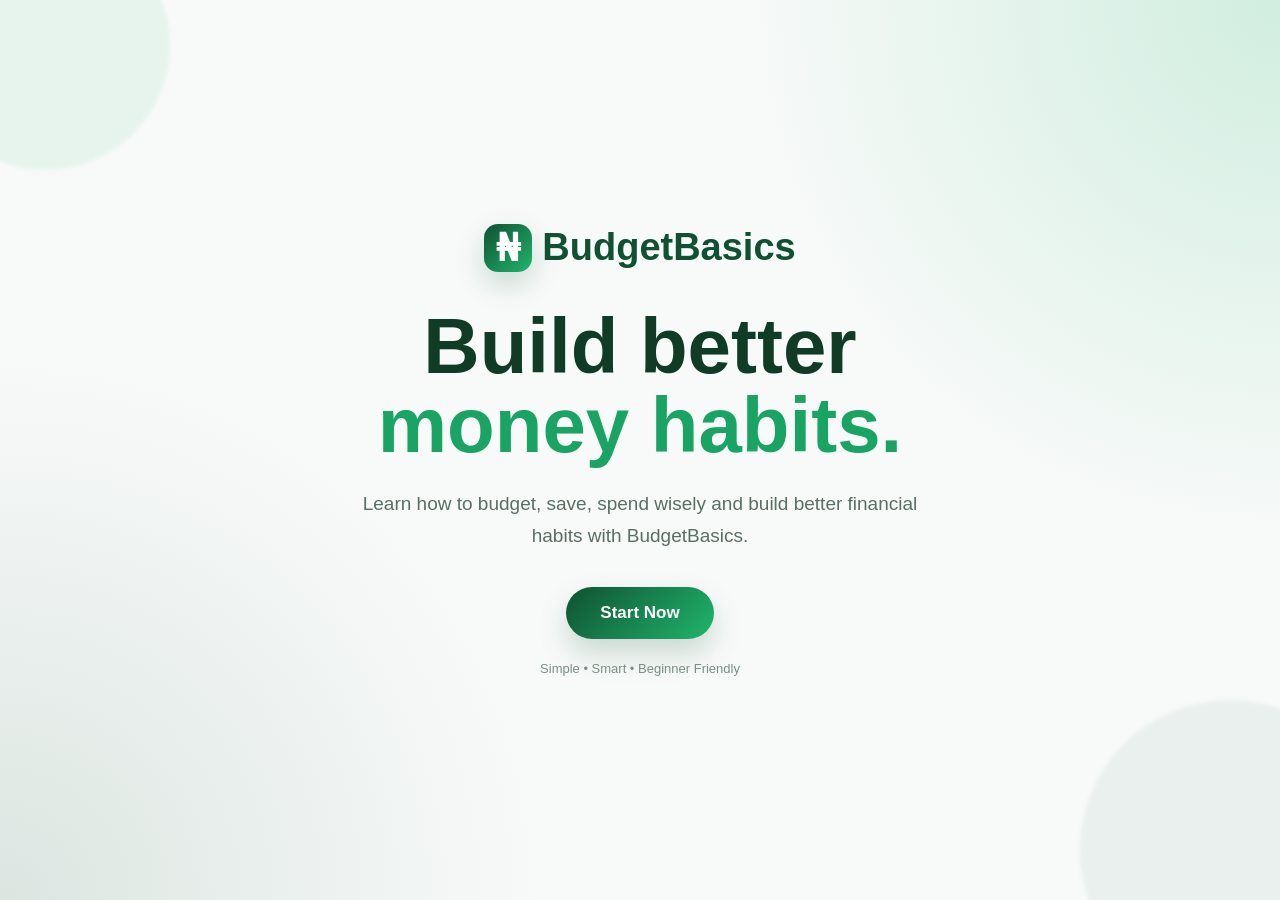
==== commit d7936562: "BudgetBasics final project" ====
--- a/index.html
+++ b/index.html
@@ -3,7 +3,7 @@
 <head>
 <meta charset="UTF-8">
 <meta name="viewport" content="width=device-width, initial-scale=1.0">
-<title>BudgetBasics | Build Better Money Habits</title>
+<title>BudgetBasics | Get Started</title>
 
 <style>
 *{
@@ -50,20 +50,6 @@
 }
 
 /* =========================
-   SCROLL PROGRESS
-========================= */
-
-.scroll-progress{
-    position:fixed;
-    top:0;
-    left:0;
-    height:4px;
-    width:0;
-    background:#20b66c;
-    z-index:9999;
-}
-
-/* =========================
    ONBOARDING SCREENS
 ========================= */
 
@@ -77,7 +63,6 @@
     animation:screenIn .45s ease both;
 }
 
-/* Smooth entrance for every major screen. */
 @keyframes screenIn{
     from{opacity:0; transform:translateY(12px);}
     to{opacity:1; transform:translateY(0);}
@@ -534,717 +519,6 @@
 }
 
 /* =========================
-   MAIN WEBSITE
-========================= */
-
-#mainApp{
-    display:none;
-}
-
-#mainApp.active{
-    display:block;
-}
-
-header{
-    position:sticky;
-    top:0;
-    z-index:1000;
-    background:rgba(255,255,255,.94);
-    backdrop-filter:blur(15px);
-    border-bottom:1px solid #e5eee9;
-}
-
-.navbar{
-    max-width:1200px;
-    margin:auto;
-    min-height:75px;
-    display:flex;
-    align-items:center;
-    justify-content:space-between;
-    padding:0 25px;
-}
-
-.nav-logo{
-    font-size:25px;
-    font-weight:900;
-    color:var(--green);
-}
-
-.nav-logo span{
-    color:var(--green2);
-}
-
-.nav-links{
-    display:flex;
-    align-items:center;
-    gap:27px;
-}
-
-.nav-links a{
-    color:#476356;
-    font-size:14px;
-    font-weight:700;
-    transition:.25s;
-}
-
-.nav-links a:hover{
-    color:var(--green2);
-}
-
-.nav-start{
-    padding:10px 18px;
-    border-radius:25px;
-    background:var(--green);
-    color:#fff!important;
-}
-
-.menu-btn{
-    display:none;
-    border:0;
-    background:none;
-    font-size:26px;
-    color:var(--green);
-}
-
-/* =========================
-   HERO
-========================= */
-
-.hero{
-    min-height:680px;
-    display:flex;
-    align-items:center;
-    position:relative;
-    overflow:hidden;
-    padding:80px 25px;
-    background:
-        radial-gradient(circle at 80% 30%,rgba(32,182,108,.15),transparent 30%),
-        linear-gradient(135deg,#f8faf9,#eef8f2);
-}
-
-.hero-container{
-    max-width:1200px;
-    width:100%;
-    margin:auto;
-    display:grid;
-    grid-template-columns:1.05fr .95fr;
-    align-items:center;
-    gap:60px;
-}
-
-.hero-tag{
-    display:inline-block;
-    padding:8px 14px;
-    border-radius:30px;
-    background:#e8f7ef;
-    color:var(--green);
-    font-weight:800;
-    font-size:13px;
-    margin-bottom:20px;
-}
-
-.hero h1{
-    font-size:clamp(42px,6vw,70px);
-    line-height:1.04;
-    color:var(--dark);
-    margin-bottom:22px;
-}
-
-.hero h1 span{
-    color:var(--green2);
-}
-
-.hero p{
-    font-size:18px;
-    color:#5d7167;
-    line-height:1.8;
-    max-width:600px;
-    margin-bottom:30px;
-}
-
-.hero-buttons{
-    display:flex;
-    gap:12px;
-    flex-wrap:wrap;
-}
-
-.hero-btn{
-    padding:14px 22px;
-    border-radius:12px;
-    border:0;
-    background:var(--green);
-    color:#fff;
-    font-weight:800;
-}
-
-.hero-btn:hover{
-    transform:translateY(-3px);
-    box-shadow:0 10px 24px rgba(15,81,50,.16);
-}
-
-.hero-btn.secondary{
-    background:#fff;
-    color:var(--green);
-    border:1px solid #d9e7df;
-}
-
-.dashboard-card{
-    background:#fff;
-    border:1px solid #dfebe4;
-    border-radius:25px;
-    padding:25px;
-    box-shadow:0 25px 70px rgba(15,81,50,.12);
-    animation:float 5s ease-in-out infinite;
-}
-
-.dashboard-top{
-    display:flex;
-    justify-content:space-between;
-    margin-bottom:25px;
-}
-
-.dashboard-title{
-    color:#71837a;
-    font-size:13px;
-}
-
-.dashboard-balance{
-    font-size:35px;
-    font-weight:900;
-    color:var(--dark);
-    margin-top:6px;
-}
-
-.balance-change{
-    color:var(--green2);
-    font-size:13px;
-    font-weight:800;
-}
-
-.chart{
-    height:150px;
-    display:flex;
-    align-items:flex-end;
-    gap:10px;
-    padding:15px 0;
-    border-bottom:1px solid #e8eee9;
-}
-
-.bar{
-    flex:1;
-    border-radius:8px 8px 0 0;
-    background:linear-gradient(to top,var(--green),var(--green3));
-    animation:grow .8s ease forwards;
-    transform-origin:bottom;
-}
-
-.bar:nth-child(1){height:40%}
-.bar:nth-child(2){height:58%}
-.bar:nth-child(3){height:47%}
-.bar:nth-child(4){height:75%}
-.bar:nth-child(5){height:65%}
-.bar:nth-child(6){height:88%}
-.bar:nth-child(7){height:78%}
-
-.transactions{
-    margin-top:20px;
-}
-
-.transaction{
-    display:flex;
-    align-items:center;
-    justify-content:space-between;
-    padding:12px 0;
-    border-bottom:1px solid #edf2ef;
-}
-
-.transaction:last-child{
-    border-bottom:0;
-}
-
-.transaction-left{
-    display:flex;
-    align-items:center;
-    gap:10px;
-}
-
-.transaction-icon{
-    width:35px;
-    height:35px;
-    border-radius:10px;
-    display:flex;
-    align-items:center;
-    justify-content:center;
-    background:#edf8f2;
-}
-
-.transaction-name{
-    font-weight:700;
-    color:#365444;
-    font-size:14px;
-}
-
-.transaction-date{
-    color:#82938a;
-    font-size:11px;
-    margin-top:3px;
-}
-
-.transaction-price{
-    font-weight:800;
-    color:#345141;
-}
-
-/* =========================
-   TRUST
-========================= */
-
-.trust{
-    padding:30px 25px;
-    background:var(--green);
-    color:#fff;
-}
-
-.trust-inner{
-    max-width:1100px;
-    margin:auto;
-    display:grid;
-    grid-template-columns:repeat(3,1fr);
-    gap:20px;
-    text-align:center;
-}
-
-.trust-item strong{
-    display:block;
-    font-size:25px;
-    margin-bottom:5px;
-}
-
-.trust-item span{
-    opacity:.8;
-    font-size:13px;
-}
-
-/* =========================
-   SECTIONS
-========================= */
-
-.section{
-    padding:90px 25px;
-}
-
-.section-container{
-    max-width:1200px;
-    margin:auto;
-}
-
-.section-heading{
-    max-width:700px;
-    margin-bottom:45px;
-}
-
-.section-heading.center{
-    text-align:center;
-    margin-left:auto;
-    margin-right:auto;
-}
-
-.section-heading small{
-    color:var(--green2);
-    font-weight:900;
-    text-transform:uppercase;
-    letter-spacing:1px;
-}
-
-.section-heading h2{
-    color:var(--dark);
-    font-size:clamp(32px,5vw,48px);
-    margin:10px 0 15px;
-}
-
-.section-heading p{
-    color:#667a70;
-    line-height:1.8;
-}
-
-/* =========================
-   PERSONAL PROFILE
-========================= */
-
-.personal-card{
-    display:grid;
-    grid-template-columns:repeat(4,1fr);
-    gap:15px;
-    margin-bottom:70px;
-}
-
-.personal-item{
-    background:#fff;
-    border:1px solid var(--border);
-    border-radius:18px;
-    padding:20px;
-}
-
-.personal-item small{
-    display:block;
-    color:#82948a;
-    margin-bottom:8px;
-}
-
-.personal-item strong{
-    color:var(--dark);
-    font-size:20px;
-}
-
-/* =========================
-   FEATURES
-========================= */
-
-.feature-grid{
-    display:grid;
-    grid-template-columns:repeat(4,1fr);
-    gap:20px;
-}
-
-.feature-card{
-    background:#fff;
-    border:1px solid var(--border);
-    padding:28px;
-    border-radius:20px;
-    transition:.3s;
-}
-
-.feature-card:hover{
-    transform:translateY(-8px);
-    box-shadow:0 18px 40px rgba(15,81,50,.09);
-}
-
-.feature-icon{
-    width:50px;
-    height:50px;
-    border-radius:14px;
-    background:#eaf8f0;
-    color:var(--green);
-    display:flex;
-    align-items:center;
-    justify-content:center;
-    font-size:22px;
-    margin-bottom:20px;
-}
-
-.feature-card h3{
-    color:var(--dark);
-    margin-bottom:10px;
-}
-
-.feature-card p{
-    color:#6b7f75;
-    line-height:1.7;
-    font-size:14px;
-}
-
-/* =========================
-   LESSONS
-========================= */
-
-.lessons{
-    background:#eef7f1;
-}
-
-.lesson-grid{
-    display:grid;
-    grid-template-columns:repeat(3,1fr);
-    gap:20px;
-}
-
-.lesson{
-    background:#fff;
-    padding:28px;
-    border-radius:20px;
-    border:1px solid #dce9e1;
-}
-
-.lesson-number{
-    color:var(--green2);
-    font-weight:900;
-    margin-bottom:12px;
-}
-
-.lesson h3{
-    color:var(--dark);
-    margin-bottom:10px;
-}
-
-.lesson p{
-    color:#687c72;
-    line-height:1.7;
-}
-
-.lesson, .personal-item, .ai-preview{
-    transition:transform .3s ease, box-shadow .3s ease, border-color .3s ease;
-}
-
-.lesson:hover, .personal-item:hover, .ai-preview:hover{
-    transform:translateY(-5px);
-    box-shadow:0 16px 35px rgba(15,81,50,.08);
-}
-
-/* =========================
-   STATS
-========================= */
-
-.stats{
-    padding:70px 25px;
-    background:var(--dark);
-    color:#fff;
-}
-
-.stats-grid{
-    max-width:1100px;
-    margin:auto;
-    display:grid;
-    grid-template-columns:repeat(4,1fr);
-    gap:20px;
-    text-align:center;
-}
-
-.stat h3{
-    font-size:38px;
-    margin-bottom:7px;
-}
-
-.stat p{
-    color:#b9cec2;
-}
-
-/* =========================
-   AI
-========================= */
-
-.ai-section{
-    background:#fff;
-}
-
-.ai-box{
-    max-width:1000px;
-    margin:auto;
-    background:#eff8f2;
-    border-radius:28px;
-    padding:40px;
-    display:grid;
-    grid-template-columns:1fr 1fr;
-    gap:40px;
-    align-items:center;
-}
-
-.ai-box h2{
-    font-size:40px;
-    color:var(--dark);
-    margin-bottom:15px;
-}
-
-.ai-box p{
-    color:#63776d;
-    line-height:1.8;
-}
-
-.ai-preview{
-    background:#fff;
-    border-radius:20px;
-    padding:20px;
-    border:1px solid #dce9e1;
-}
-
-.ai-message{
-    padding:12px 15px;
-    background:#f0f5f2;
-    border-radius:12px;
-    margin-bottom:10px;
-    color:#466052;
-    font-size:14px;
-}
-
-.ai-message.user{
-    background:#e2f7eb;
-    text-align:right;
-    color:var(--green);
-}
-
-.help-section .feature-card .hero-btn{
-    display:inline-block;
-    margin-top:18px;
-}
-
-/* =========================
-   CTA
-========================= */
-
-.cta{
-    padding:100px 25px;
-    text-align:center;
-    background:
-        radial-gradient(circle at top right,rgba(255,255,255,.12),transparent 30%),
-        var(--green);
-    color:#fff;
-}
-
-.cta h2{
-    font-size:clamp(35px,5vw,55px);
-    margin-bottom:15px;
-}
-
-.cta p{
-    max-width:650px;
-    margin:0 auto 28px;
-    line-height:1.8;
-    color:#d4e8dc;
-}
-
-/* =========================
-   FOOTER
-========================= */
-
-footer{
-    background:#092619;
-    color:#fff;
-    padding:65px 25px 25px;
-}
-
-.footer-container{
-    max-width:1200px;
-    margin:auto;
-}
-
-.footer-grid{
-    display:grid;
-    grid-template-columns:2fr 1fr 1fr 1.5fr;
-    gap:40px;
-    padding-bottom:40px;
-}
-
-.footer-brand{
-    font-size:27px;
-    font-weight:900;
-    margin-bottom:15px;
-}
-
-.footer-brand span{
-    color:#20b66c;
-}
-
-.footer-column p{
-    color:#a8bdb1;
-    line-height:1.8;
-    font-size:14px;
-}
-
-.footer-column h4{
-    margin-bottom:17px;
-}
-
-.footer-column a{
-    display:block;
-    color:#a8bdb1;
-    font-size:14px;
-    margin-bottom:11px;
-    transition:.2s;
-}
-
-.footer-column a:hover{
-    color:#fff;
-}
-
-.footer-bottom{
-    border-top:1px solid rgba(255,255,255,.1);
-    padding-top:20px;
-    color:#89a094;
-    font-size:13px;
-    display:flex;
-    justify-content:space-between;
-    gap:15px;
-    flex-wrap:wrap;
-}
-
-/* =========================
-   FLOATING AI
-========================= */
-
-.ai-floating{
-    position:fixed;
-    right:25px;
-    bottom:25px;
-    z-index:2000;
-}
-
-.ai-button{
-    width:58px;
-    height:58px;
-    border:0;
-    border-radius:50%;
-    background:var(--green);
-    color:#fff;
-    font-size:22px;
-    box-shadow:0 12px 30px rgba(0,0,0,.2);
-}
-
-.chat-window{
-    position:absolute;
-    right:0;
-    bottom:70px;
-    width:330px;
-    background:#fff;
-    border:1px solid #dce8e1;
-    border-radius:20px;
-    box-shadow:0 20px 60px rgba(0,0,0,.18);
-    overflow:hidden;
-    display:none;
-}
-
-.chat-window.active{
-    display:block;
-    animation:fadeUp .3s ease;
-}
-
-.chat-header{
-    background:var(--green);
-    color:#fff;
-    padding:16px;
-    display:flex;
-    justify-content:space-between;
-}
-
-.chat-header button{
-    border:0;
-    background:none;
-    color:#fff;
-}
-
-.chat-body{
-    height:280px;
-    padding:15px;
-    overflow-y:auto;
-}
-
-.chat-input{
-    display:flex;
-    border-top:1px solid #e4ece7;
-}
-
-.chat-input input{
-    flex:1;
-    border:0;
-    padding:13px;
-    outline:none;
-}
-
-.chat-input button{
-    border:0;
-    background:var(--green);
-    color:#fff;
-    padding:0 17px;
-}
-
-/* =========================
    ANIMATIONS
 ========================= */
 
@@ -1267,19 +541,6 @@
         transform:translateY(-12px);
     }
 }
-
-@keyframes grow{
-    from{
-        transform:scaleY(0);
-    }
-    to{
-        transform:scaleY(1);
-    }
-}
-
-/* =========================
-   RESPONSIVE
-========================= */
 
 @media(prefers-reduced-motion:reduce){
     *, *::before, *::after{
@@ -1290,37 +551,6 @@
     }
 }
 
-@media(max-width:900px){
-
-    .hero-container{
-        grid-template-columns:1fr;
-    }
-
-    .feature-grid{
-        grid-template-columns:repeat(2,1fr);
-    }
-
-    .personal-card{
-        grid-template-columns:repeat(2,1fr);
-    }
-
-    .lesson-grid{
-        grid-template-columns:1fr;
-    }
-
-    .stats-grid{
-        grid-template-columns:repeat(2,1fr);
-    }
-
-    .ai-box{
-        grid-template-columns:1fr;
-    }
-
-    .footer-grid{
-        grid-template-columns:repeat(2,1fr);
-    }
-}
-
 @media(max-width:700px){
 
     .auth-box,
@@ -1336,69 +566,6 @@
     .option-grid{
         grid-template-columns:1fr;
     }
-
-    .nav-links{
-        position:absolute;
-        top:75px;
-        left:0;
-        right:0;
-        background:#fff;
-        display:none;
-        flex-direction:column;
-        align-items:flex-start;
-        padding:20px 25px;
-        border-bottom:1px solid #e5eee9;
-        gap:18px;
-    }
-
-    .nav-links.active{
-        display:flex;
-    }
-
-    .menu-btn{
-        display:block;
-    }
-
-    .hero{
-        padding:65px 20px;
-    }
-
-    .section{
-        padding:70px 20px;
-    }
-
-    .trust-inner{
-        grid-template-columns:1fr;
-    }
-
-    .feature-grid{
-        grid-template-columns:1fr;
-    }
-
-    .personal-card{
-        grid-template-columns:1fr;
-    }
-
-    .stats-grid{
-        grid-template-columns:1fr 1fr;
-    }
-
-    .footer-grid{
-        grid-template-columns:1fr;
-    }
-
-    .ai-box{
-        padding:25px;
-    }
-
-    .ai-box h2{
-        font-size:32px;
-    }
-
-    .chat-window{
-        width:calc(100vw - 30px);
-        right:-5px;
-    }
 }
 
 @media(max-width:450px){
@@ -1420,17 +587,11 @@
     .setup-actions{
         flex-direction:column;
     }
-
-    .stats-grid{
-        grid-template-columns:1fr;
-    }
 }
 </style>
 </head>
 
 <body>
-
-<div class="scroll-progress" id="scrollProgress"></div>
 
 <section class="screen welcome-screen active" id="welcomeScreen">
 
@@ -1519,7 +680,7 @@
 
             </div>
 
-            <button class="primary-btn" type="submit">
+            <button class="primary-btn" type="submit" id="loginButton">
                 Login
             </button>
 
@@ -1627,56 +788,32 @@
                 <div class="option-grid">
 
                     <div class="option">
-                        <input
-                            type="radio"
-                            name="purpose"
-                            id="school"
-                            value="School">
+                        <input type="radio" name="purpose" id="school" value="School">
                         <label for="school">🎓 School</label>
                     </div>
 
                     <div class="option">
-                        <input
-                            type="radio"
-                            name="purpose"
-                            id="food"
-                            value="Food">
+                        <input type="radio" name="purpose" id="food" value="Food">
                         <label for="food">🍲 Food</label>
                     </div>
 
                     <div class="option">
-                        <input
-                            type="radio"
-                            name="purpose"
-                            id="transport"
-                            value="Transportation">
+                        <input type="radio" name="purpose" id="transport" value="Transportation">
                         <label for="transport">🚗 Transportation</label>
                     </div>
 
                     <div class="option">
-                        <input
-                            type="radio"
-                            name="purpose"
-                            id="personal"
-                            value="Personal Expenses">
+                        <input type="radio" name="purpose" id="personal" value="Personal Expenses">
                         <label for="personal">🛍️ Personal Expenses</label>
                     </div>
 
                     <div class="option">
-                        <input
-                            type="radio"
-                            name="purpose"
-                            id="business"
-                            value="Business">
+                        <input type="radio" name="purpose" id="business" value="Business">
                         <label for="business">💼 Business</label>
                     </div>
 
                     <div class="option">
-                        <input
-                            type="radio"
-                            name="purpose"
-                            id="savings"
-                            value="General Savings">
+                        <input type="radio" name="purpose" id="savings" value="General Savings">
                         <label for="savings">💰 General Savings</label>
                     </div>
 
@@ -1687,10 +824,7 @@
                 </div>
 
                 <div class="setup-actions">
-                    <button
-                        type="button"
-                        class="next-btn"
-                        onclick="nextStep()">
+                    <button type="button" class="next-btn" onclick="nextStep()">
                         Continue
                     </button>
                 </div>
@@ -1707,33 +841,15 @@
                     How much money do you currently have available?
                 </h3>
 
-                <input
-                    class="setup-input"
-                    type="number"
-                    id="budgetAmount"
-                    min="0"
-                    placeholder="Example: 50000">
+                <input class="setup-input" type="number" id="budgetAmount" min="0" placeholder="Example: 50000">
 
                 <div class="setup-error">
                     Please enter your budget amount.
                 </div>
 
                 <div class="setup-actions">
-
-                    <button
-                        type="button"
-                        class="previous-btn"
-                        onclick="previousStep()">
-                        Back
-                    </button>
-
-                    <button
-                        type="button"
-                        class="next-btn"
-                        onclick="nextStep()">
-                        Continue
-                    </button>
-
+                    <button type="button" class="previous-btn" onclick="previousStep()">Back</button>
+                    <button type="button" class="next-btn" onclick="nextStep()">Continue</button>
                 </div>
 
             </div>
@@ -1748,33 +864,15 @@
                     What is your savings goal?
                 </h3>
 
-                <input
-                    class="setup-input"
-                    type="number"
-                    id="savingsGoal"
-                    min="0"
-                    placeholder="Example: 100000">
+                <input class="setup-input" type="number" id="savingsGoal" min="0" placeholder="Example: 100000">
 
                 <div class="setup-error">
                     Please enter your savings goal.
                 </div>
 
                 <div class="setup-actions">
-
-                    <button
-                        type="button"
-                        class="previous-btn"
-                        onclick="previousStep()">
-                        Back
-                    </button>
-
-                    <button
-                        type="button"
-                        class="next-btn"
-                        onclick="nextStep()">
-                        Continue
-                    </button>
-
+                    <button type="button" class="previous-btn" onclick="previousStep()">Back</button>
+                    <button type="button" class="next-btn" onclick="nextStep()">Continue</button>
                 </div>
 
             </div>
@@ -1792,38 +890,22 @@
                 <div class="option-grid">
 
                     <div class="option">
-                        <input
-                            type="radio"
-                            name="frequency"
-                            id="daily"
-                            value="Daily">
+                        <input type="radio" name="frequency" id="daily" value="Daily">
                         <label for="daily">Every Day</label>
                     </div>
 
                     <div class="option">
-                        <input
-                            type="radio"
-                            name="frequency"
-                            id="weekly"
-                            value="Weekly">
+                        <input type="radio" name="frequency" id="weekly" value="Weekly">
                         <label for="weekly">Every Week</label>
                     </div>
 
                     <div class="option">
-                        <input
-                            type="radio"
-                            name="frequency"
-                            id="monthly"
-                            value="Monthly">
+                        <input type="radio" name="frequency" id="monthly" value="Monthly">
                         <label for="monthly">Every Month</label>
                     </div>
 
                     <div class="option">
-                        <input
-                            type="radio"
-                            name="frequency"
-                            id="irregular"
-                            value="Irregularly">
+                        <input type="radio" name="frequency" id="irregular" value="Irregularly">
                         <label for="irregular">Irregularly</label>
                     </div>
 
@@ -1834,21 +916,8 @@
                 </div>
 
                 <div class="setup-actions">
-
-                    <button
-                        type="button"
-                        class="previous-btn"
-                        onclick="previousStep()">
-                        Back
-                    </button>
-
-                    <button
-                        type="button"
-                        class="next-btn"
-                        onclick="nextStep()">
-                        Continue
-                    </button>
-
+                    <button type="button" class="previous-btn" onclick="previousStep()">Back</button>
+                    <button type="button" class="next-btn" onclick="nextStep()">Continue</button>
                 </div>
 
             </div>
@@ -1866,38 +935,22 @@
                 <div class="option-grid">
 
                     <div class="option">
-                        <input
-                            type="radio"
-                            name="help"
-                            id="helpBudget"
-                            value="Creating a budget">
+                        <input type="radio" name="help" id="helpBudget" value="Creating a budget">
                         <label for="helpBudget">📊 Creating a budget</label>
                     </div>
 
                     <div class="option">
-                        <input
-                            type="radio"
-                            name="help"
-                            id="helpSave"
-                            value="Saving money">
+                        <input type="radio" name="help" id="helpSave" value="Saving money">
                         <label for="helpSave">💰 Saving money</label>
                     </div>
 
                     <div class="option">
-                        <input
-                            type="radio"
-                            name="help"
-                            id="helpSpend"
-                            value="Controlling spending">
+                        <input type="radio" name="help" id="helpSpend" value="Controlling spending">
                         <label for="helpSpend">🛒 Controlling spending</label>
                     </div>
 
                     <div class="option">
-                        <input
-                            type="radio"
-                            name="help"
-                            id="helpLearn"
-                            value="Learning personal finance">
+                        <input type="radio" name="help" id="helpLearn" value="Learning personal finance">
                         <label for="helpLearn">📚 Learning finance</label>
                     </div>
 
@@ -1908,20 +961,8 @@
                 </div>
 
                 <div class="setup-actions">
-
-                    <button
-                        type="button"
-                        class="previous-btn"
-                        onclick="previousStep()">
-                        Back
-                    </button>
-
-                    <button
-                        type="submit"
-                        class="next-btn">
-                        Finish Setup
-                    </button>
-
+                    <button type="button" class="previous-btn" onclick="previousStep()">Back</button>
+                    <button type="submit" class="next-btn">Finish Setup</button>
                 </div>
 
             </div>
@@ -1947,9 +988,7 @@
             Your budget information is now ready on your dashboard.
         </p>
 
-        <button
-            class="start-btn"
-            onclick="openMainApp()">
+        <button class="start-btn" onclick="goToLanding()">
             Go to BudgetBasics
         </button>
 
@@ -1957,1043 +996,7 @@
 
 </section>
 
-<div id="Home">
-
-<header>
-
-    <nav class="navbar">
-
-        <a href="#home" class="nav-logo">
-            Budget<span>Basics</span>
-        </a>
-
-        <div class="nav-links" id="navbar">
-
-            <a href="#home">Home</a>
-
-            <a href="./learn-budgeting.html">Learn Budgeting</a>
-
-            <a href="./needs-vs-wants.html">needs vs wants</a>
-
-            <a href="#ai">AI Assistant</a>
-
-            <a href="#help">Get Help</a>
-
-            <a href="./savings-goals.html" class="nav-start">
-                savings-goal
-            </a>
-
-        </div>
-
-        <button
-            class="menu-btn"
-            onclick="toggleMenu()">
-            ☰
-        </button>
-
-    </nav>
-
-</header>
-
-<section class="hero" id="home">
-
-    <div class="hero-container">
-
-        <div>
-
-            <div class="hero-tag">
-                Welcome to BudgetBasics
-            </div>
-
-            <h1>
-                Build better
-                <span>money habits.</span>
-            </h1>
-
-            <p>
-                Take control of your money with simple budgeting,
-                saving and spending tools designed to help you
-                make smarter financial decisions.
-            </p>
-
-            <div class="hero-buttons">
-
-                <!-- Start Now always opens the Login / Sign Up screen. -->
-                <a href="#" class="hero-btn" onclick="showAuth(); return false;">
-                    Start Now
-                </a>
-
-                <a href="#ai" class="hero-btn secondary">
-                    Ask AI Assistant
-                </a>
-
-            </div>
-
-        </div>
-
-        <div class="dashboard-card">
-
-            <div class="dashboard-top">
-
-                <div>
-                    <div class="dashboard-title">
-                        Available Budget
-                    </div>
-
-                    <div
-                        class="dashboard-balance"
-                        id="dashboardBalance">
-                        ₦0
-                    </div>
-                </div>
-
-                <div class="balance-change">
-                    Ready
-                </div>
-
-            </div>
-
-            <div class="chart">
-
-                <div class="bar"></div>
-                <div class="bar"></div>
-                <div class="bar"></div>
-                <div class="bar"></div>
-                <div class="bar"></div>
-                <div class="bar"></div>
-                <div class="bar"></div>
-
-            </div>
-
-            <div class="transactions">
-
-                <div class="transaction">
-
-                    <div class="transaction-left">
-
-                        <div class="transaction-icon">
-                            🍲
-                        </div>
-
-                        <div>
-                            <div class="transaction-name">
-                                Food
-                            </div>
-
-                            <div class="transaction-date">
-                                Budget category
-                            </div>
-                        </div>
-
-                    </div>
-
-                    <div class="transaction-price">
-                        <span id="dashboardPurpose">
-                            Your Goal
-                        </span>
-                    </div>
-
-                </div>
-
-                <div class="transaction">
-
-                    <div class="transaction-left">
-
-                        <div class="transaction-icon">
-                            💰
-                        </div>
-
-                        <div>
-                            <div class="transaction-name">
-                                Savings Goal
-                            </div>
-
-                            <div class="transaction-date">
-                                Target
-                            </div>
-                        </div>
-
-                    </div>
-
-                    <div
-                        class="transaction-price"
-                        id="dashboardSavings">
-                        ₦0
-                    </div>
-
-                </div>
-
-            </div>
-
-        </div>
-
-    </div>
-
-</section>
-
-<section class="trust">
-
-    <div class="trust-inner">
-
-        <div class="trust-item">
-            <strong>100%</strong>
-            <span>Beginner Friendly</span>
-        </div>
-
-        <div class="trust-item">
-            <strong>24/7</strong>
-            <span>Learning Access</span>
-        </div>
-
-        <div class="trust-item">
-            <strong>Simple</strong>
-            <span>Money Education</span>
-        </div>
-
-    </div>
-
-</section>
-
-<section class="section">
-
-    <div class="section-container">
-
-        <div class="section-heading">
-
-            <small>Your Setup</small>
-
-            <h2>
-                Your money plan
-            </h2>
-
-            <p>
-                Here is the information you provided during setup.
-            </p>
-
-        </div>
-
-        <div class="personal-card">
-
-            <div class="personal-item">
-
-                <small>Name</small>
-
-                <strong id="profileName">
-                    User
-                </strong>
-
-            </div>
-
-            <div class="personal-item">
-
-                <small>Budget Purpose</small>
-
-                <strong id="profilePurpose">
-                    —
-                </strong>
-
-            </div>
-
-            <div class="personal-item">
-
-                <small>Money Frequency</small>
-
-                <strong id="profileFrequency">
-                    —
-                </strong>
-
-            </div>
-
-            <div class="personal-item">
-
-                <small>Main Goal</small>
-
-                <strong id="profileHelp">
-                    —
-                </strong>
-
-            </div>
-
-        </div>
-
-    </div>
-
-</section>
-
-<section class="section" id="topics">
-
-    <div class="section-container">
-
-        <div class="section-heading center">
-
-            <small>What You Can Do</small>
-
-            <h2>
-                Simple tools for better money habits
-            </h2>
-
-            <p>
-                BudgetBasics gives you simple ways to understand
-                and manage your personal finances.
-            </p>
-
-        </div>
-
-        <div class="feature-grid">
-
-            <div class="feature-card">
-
-                <div class="feature-icon">
-                    📊
-                </div>
-
-                <h3>Budgeting</h3>
-
-                <p>
-                    Learn how to create a realistic budget and
-                    understand where your money goes.
-                </p>
-
-            </div>
-
-            <div class="feature-card">
-
-                <div class="feature-icon">
-                    💰
-                </div>
-
-                <h3>Saving</h3>
-
-                <p>
-                    Set savings goals and learn practical ways
-                    to build your savings over time.
-                </p>
-
-            </div>
-
-            <div class="feature-card">
-
-                <div class="feature-icon">
-                    🛒
-                </div>
-
-                <h3>Smart Spending</h3>
-
-                <p>
-                    Learn how to separate needs from wants and
-                    make more thoughtful spending decisions.
-                </p>
-
-            </div>
-
-            <div class="feature-card">
-
-                <div class="feature-icon">
-                    🧮
-                </div>
-
-                <h3>Money Tools</h3>
-
-                <p>
-                    Use simple financial calculations and
-                    educational tools to understand your money.
-                </p>
-
-            </div>
-
-        </div>
-
-    </div>
-
-</section>
-
-<section class="section lessons" id="learn">
-
-    <div class="section-container">
-
-        <div class="section-heading center">
-
-            <small>Learn</small>
-
-            <h2>
-                Start with the basics
-            </h2>
-
-            <p>
-                Build your financial knowledge one lesson at a time.
-            </p>
-
-        </div>
-
-        <div class="lesson-grid">
-
-            <div class="lesson">
-
-                <div class="lesson-number">
-                    LESSON 01
-                </div>
-
-                <h3>
-                    Understanding a Budget
-                </h3>
-
-                <p>
-                    Learn what a budget is, why it matters and
-                    how to create one that works for you.
-                </p>
-
-            </div>
-
-            <div class="lesson">
-
-                <div class="lesson-number">
-                    LESSON 02
-                </div>
-
-                <h3>
-                    Needs vs Wants
-                </h3>
-
-                <p>
-                    Understand the difference between essential
-                    expenses and things you simply want.
-                </p>
-
-            </div>
-
-            <div class="lesson">
-
-                <div class="lesson-number">
-                    LESSON 03
-                </div>
-
-                <h3>
-                    Building Savings
-                </h3>
-
-                <p>
-                    Discover simple strategies for setting goals
-                    and building your savings consistently.
-                </p>
-
-            </div>
-
-        </div>
-
-    </div>
-
-</section>
-
-<section class="stats">
-
-    <div class="stats-grid">
-
-        <div class="stat">
-
-            <h3>4+</h3>
-
-            <p>
-                Financial Topics
-            </p>
-
-        </div>
-
-        <div class="stat">
-
-            <h3>10+</h3>
-
-            <p>
-                Learning Concepts
-            </p>
-
-        </div>
-
-        <div class="stat">
-
-            <h3>24/7</h3>
-
-            <p>
-                Access
-            </p>
-
-        </div>
-
-        <div class="stat">
-
-            <h3>1</h3>
-
-            <p>
-                Simple Goal
-            </p>
-
-        </div>
-
-    </div>
-
-</section>
-
-<section class="section ai-section" id="ai">
-
-    <div class="ai-box">
-
-        <div>
-
-            <small style="color:#19a463;font-weight:900;">
-                AI ASSISTANT
-            </small>
-
-            <h2>
-                Have a money question?
-            </h2>
-
-            <p>
-                Ask BudgetBasics simple financial education
-                questions and get instant explanations.
-            </p>
-
-            <br>
-
-            <button
-                class="hero-btn"
-                onclick="openChat()">
-                Open AI Assistant
-            </button>
-
-        </div>
-
-        <div class="ai-preview">
-
-            <div class="ai-message">
-                How can I start saving money?
-            </div>
-
-            <div class="ai-message user">
-                I want to save but my income is small.
-            </div>
-
-            <div class="ai-message">
-                Start with a small amount that you can
-                consistently set aside.
-            </div>
-
-        </div>
-
-    </div>
-
-</section>
-
-<!-- Get Help: quick support options available after sign-in. -->
-<section class="section help-section" id="help">
-    <div class="section-container">
-        <div class="section-heading center">
-            <small>Get Help</small>
-            <h2>Need a little help?</h2>
-            <p>Choose what you need and BudgetBasics will take you to the right place.</p>
-        </div>
-
-        <div class="feature-grid">
-            <div class="feature-card">
-                <div class="feature-icon">💬</div>
-                <h3>Ask the AI Assistant</h3>
-                <p>Get simple explanations about budgeting, saving, spending and financial goals.</p>
-                <button class="hero-btn" onclick="openChat()">Open Help Chat</button>
-            </div>
-
-            <div class="feature-card">
-                <div class="feature-icon">📚</div>
-                <h3>Learn the Basics</h3>
-                <p>Review beginner-friendly lessons when you want to understand a money topic.</p>
-                <a href="#learn" class="hero-btn">View Lessons</a>
-            </div>
-
-            <div class="feature-card">
-                <div class="feature-icon">⚙️</div>
-                <h3>Update Your Plan</h3>
-                <p>Change your budget setup whenever your goals or circumstances change.</p>
-                <a href="#" class="hero-btn secondary" onclick="showSetupAgain(event)">Update Budget</a>
-            </div>
-        </div>
-    </div>
-</section>
-
-<section class="cta" id="start">
-
-    <h2>
-        Keep building better money habits.
-    </h2>
-
-    <p>
-        Continue learning, review your goals and use
-        BudgetBasics to improve your understanding of personal finance.
-    </p>
-
-    <button
-        class="start-btn"
-        onclick="openChat()">
-        Ask the AI Assistant
-    </button>
-
-</section>
-
-<footer>
-
-    <div class="footer-container">
-
-        <div class="footer-grid">
-
-            <div class="footer-column">
-
-                <div class="footer-brand">
-                    Budget<span>Basics</span>
-                </div>
-
-                <p>
-                    Simple financial education for people who
-                    want to understand budgeting, saving and
-                    smarter spending.
-                </p>
-
-            </div>
-
-            <div class="footer-column">
-
-                <h4>Explore</h4>
-
-                <a href="#home">Home</a>
-
-                <a href="#learn">Learn</a>
-
-                <a href="#topics">Topics</a>
-
-                <a href="#ai">AI Assistant</a>
-
-            </div>
-
-            <div class="footer-column">
-
-                <h4>Learn</h4>
-
-                <a href="#topics">Budgeting</a>
-
-                <a href="#topics">Saving</a>
-
-                <a href="#topics">Spending</a>
-
-                <a href="#learn">Lessons</a>
-
-            </div>
-
-            <div class="footer-column">
-
-                <h4>Your Account</h4>
-
-                <a href="#" onclick="showSetupAgain(event)">
-                    Update Budget
-                </a>
-
-                <a href="#" onclick="logout(event)">
-                    Log Out
-                </a>
-
-            </div>
-
-        </div>
-
-        <div class="footer-bottom">
-
-            <span>
-                © 2026 BudgetBasics. All rights reserved.
-            </span>
-
-            <span>
-                Build better money habits.
-            </span>
-
-        </div>
-
-    </div>
-
-</footer>
-
-<div class="ai-floating">
-
-    <div class="chat-window" id="chatWindow">
-
-        <div class="chat-header">
-
-            <strong>BudgetBasics AI</strong>
-
-            <button onclick="closeChat()">
-                ✕
-            </button>
-
-        </div>
-
-        <div
-            class="chat-body"
-            id="chatBody">
-
-            <div class="ai-message">
-                Hi! Ask me a simple budgeting or saving question.
-            </div>
-
-        </div>
-
-        <div class="chat-input">
-
-            <input
-                type="text"
-                id="chatInput"
-                placeholder="Ask a question..."
-                onkeydown="chatEnter(event)">
-
-            <button onclick="sendChat()">
-                Send
-            </button>
-
-        </div>
-
-    </div>
-
-    <button
-        class="ai-button"
-        onclick="openChat()">
-        💬
-    </button>
-
-</div>
-
-</div>
-
-<script>
-
-function hideAllScreens(){
-    document.querySelectorAll(".screen").forEach(screen=>{
-        screen.classList.remove("active");
-    });
-    document.getElementById("successScreen").classList.remove("active");
-}
-
-function showWelcome(){
-    hideAllScreens();
-    document.getElementById("welcomeScreen").classList.add("active");
-}
-
-function showAuth(){
-    hideAllScreens();
-    document.getElementById("authScreen").classList.add("active");
-}
-
-function showSetup(){
-    hideAllScreens();
-    document.getElementById("setupScreen").classList.add("active");
-}
-
-function showSuccess(){
-    hideAllScreens();
-    document.getElementById("successScreen").classList.add("active");
-}
-
-function switchAuth(type){
-    const loginTab = document.getElementById("loginTab");
-    const signupTab = document.getElementById("signupTab");
-    const loginForm = document.getElementById("loginForm");
-    const signupForm = document.getElementById("signupForm");
-    const loginMessage = document.getElementById("loginMessage");
-    const signupMessage = document.getElementById("signupMessage");
-    loginMessage.className="auth-message";
-    signupMessage.className="auth-message";
-    if(type==="login"){
-        loginTab.classList.add("active");
-        signupTab.classList.remove("active");
-        loginForm.classList.add("active");
-        signupForm.classList.remove("active");
-    }else{
-        signupTab.classList.add("active");
-        loginTab.classList.remove("active");
-        signupForm.classList.add("active");
-        loginForm.classList.remove("active");
-    }
-}
-
-// Create an account, then take the user directly to the landing page.
-document.getElementById("signupForm").addEventListener("submit",function(e){
-    e.preventDefault();
-    const name = document.getElementById("signupName").value.trim();
-    const email = document.getElementById("signupEmail").value.trim();
-    const password = document.getElementById("signupPassword").value;
-    const confirm = document.getElementById("signupConfirm").value;
-    const message = document.getElementById("signupMessage");
-    if(password !== confirm){
-        message.textContent = "Passwords do not match.";
-        message.className = "auth-message error";
-        return;
-    }
-    if(password.length < 6){
-        message.textContent = "Password must contain at least 6 characters.";
-        message.className = "auth-message error";
-        return;
-    }
-    const account = { name:name, email:email, password:password };
-    localStorage.setItem("budgetbasicsAccount", JSON.stringify(account));
-    localStorage.setItem("budgetbasicsLoggedIn", "true");
-    message.textContent = "Account created successfully.";
-    message.className = "auth-message success";
-    setTimeout(()=>{ openMainApp(); },700);
-});
-
-// Successful login goes straight to the landing page.
-document.getElementById("loginForm").addEventListener("submit",function(e){
-    e.preventDefault();
-    const email = document.getElementById("loginEmail").value.trim();
-    const password = document.getElementById("loginPassword").value;
-    const message = document.getElementById("loginMessage");
-    const savedAccount = JSON.parse(localStorage.getItem("budgetbasicsAccount"));
-    if(!savedAccount){
-        message.textContent = "No account found. Please create an account first.";
-        message.className = "auth-message error";
-        return;
-    }
-    if(email === savedAccount.email && password === savedAccount.password){
-        localStorage.setItem("budgetbasicsLoggedIn", "true");
-        message.textContent = "Login successful.";
-        message.className = "auth-message success";
-        setTimeout(()=>{ openMainApp(); },700);
-    }else{
-        message.textContent = "Incorrect email or password.";
-        message.className = "auth-message error";
-    }
-});
-
-let currentStep = 1;
-const totalSteps = 5;
-
-function getCurrentStep(){
-    return document.querySelector(`.setup-step[data-step="${currentStep}"]`);
-}
-
-function validateStep(){
-    const step = getCurrentStep();
-    const error = step.querySelector(".setup-error");
-    let valid = true;
-    if(currentStep === 1){
-        valid = document.querySelector('input[name="purpose"]:checked') !== null;
-    }
-    if(currentStep === 2){
-        valid = document.getElementById("budgetAmount").value.trim() !== "";
-    }
-    if(currentStep === 3){
-        valid = document.getElementById("savingsGoal").value.trim() !== "";
-    }
-    if(currentStep === 4){
-        valid = document.querySelector('input[name="frequency"]:checked') !== null;
-    }
-    if(currentStep === 5){
-        valid = document.querySelector('input[name="help"]:checked') !== null;
-    }
-    if(!valid){
-        error.style.display="block";
-    }else{
-        error.style.display="none";
-    }
-    return valid;
-}
-
-function updateProgress(){
-    const percent = (currentStep / totalSteps) * 100;
-    document.getElementById("progressBar").style.width = percent + "%";
-}
-
-function showSetupStep(){
-    document.querySelectorAll(".setup-step").forEach(step=>{
-        step.classList.remove("active");
-    });
-    document.querySelector(`.setup-step[data-step="${currentStep}"]`).classList.add("active");
-    updateProgress();
-}
-
-function nextStep(){
-    if(!validateStep()){
-        return;
-    }
-    if(currentStep < totalSteps){
-        currentStep++;
-        showSetupStep();
-    }
-}
-
-function previousStep(){
-    if(currentStep > 1){
-        currentStep--;
-        showSetupStep();
-    }
-}
-
-document.getElementById("setupForm").addEventListener("submit",function(e){
-    e.preventDefault();
-    if(!validateStep()){
-        return;
-    }
-    const account = JSON.parse(localStorage.getItem("budgetbasicsAccount"));
-    const purpose = document.querySelector('input[name="purpose"]:checked').value;
-    const budget = Number(document.getElementById("budgetAmount").value);
-    const savings = Number(document.getElementById("savingsGoal").value);
-    const frequency = document.querySelector('input[name="frequency"]:checked').value;
-    const help = document.querySelector('input[name="help"]:checked').value;
-    const profile = {
-        name:account ? account.name : "User",
-        purpose:purpose,
-        budget:budget,
-        savings:savings,
-        frequency:frequency,
-        help:help
-    };
-    localStorage.setItem("budgetbasicsProfile", JSON.stringify(profile));
-    showSuccess();
-});
-
-function openMainApp(){
-    document.getElementById("welcomeScreen").classList.remove("active");
-    document.getElementById("authScreen").classList.remove("active");
-    document.getElementById("setupScreen").classList.remove("active");
-    document.getElementById("successScreen").classList.remove("active");
-    document.getElementById("Home").classList.add("active");
-    loadProfile();
-    window.scrollTo({ top:0, behavior:"smooth" });
-}
-
-function loadProfile(){
-    // Use the signed-in person's saved account details on the landing page.
-    const account = JSON.parse(localStorage.getItem("budgetbasicsAccount") || "null");
-    const profile = JSON.parse(localStorage.getItem("budgetbasicsProfile") || "null");
-
-    const name = (profile && profile.name) || (account && account.name) || "User";
-    document.getElementById("profileName").textContent = name;
-    document.getElementById("profilePurpose").textContent = (profile && profile.purpose) || "Not set yet";
-    document.getElementById("profileFrequency").textContent = (profile && profile.frequency) || "Not set yet";
-    document.getElementById("profileHelp").textContent = (profile && profile.help) || "Not set yet";
-    document.getElementById("dashboardBalance").textContent = formatMoney(profile ? profile.budget : 0);
-    document.getElementById("dashboardSavings").textContent = formatMoney(profile ? profile.savings : 0);
-    document.getElementById("dashboardPurpose").textContent = (profile && profile.purpose) || "Your Goal";
-}
-
-function formatMoney(amount){
-    return "₦" + Number(amount || 0).toLocaleString("en-NG");
-}
-
-function showSetupAgain(event){
-    event.preventDefault();
-    currentStep = 1;
-    showSetup();
-}
-
-// Log the current user out and return to the Start Now screen.
-// The saved account stays in localStorage so the person can log in again.
-function logout(event){
-    if(event){
-        event.preventDefault();
-    }
-
-    localStorage.removeItem("budgetbasicsLoggedIn");
-
-    // Hide the landing page and every other screen before showing Start Now.
-    hideAllScreens();
-    const home = document.getElementById("Home");
-    if(home){
-        home.classList.remove("active");
-    }
-
-    showWelcome();
-    window.scrollTo({ top:0, behavior:"smooth" });
-}
-
-function toggleMenu(){
-    document.getElementById("navbar").classList.toggle("active");
-}
-
-function openChat(){
-    document.getElementById("chatWindow").classList.add("active");
-}
-
-function closeChat(){
-    document.getElementById("chatWindow").classList.remove("active");
-}
-
-function addChatMessage(text,type){
-    const body = document.getElementById("chatBody");
-    const message = document.createElement("div");
-    message.className = "ai-message" + (type === "user" ? " user" : "");
-    message.textContent = text;
-    body.appendChild(message);
-    body.scrollTop = body.scrollHeight;
-}
-
-function getAssistantResponse(question){
-    const q = question.toLowerCase();
-    if(q.includes("budget") || q.includes("budgeting")){
-        return "A budget is a simple plan for how you will use your money. Start by listing your income, essential expenses, savings and flexible spending.";
-    }
-    if(q.includes("save") || q.includes("saving")){
-        return "Start with an amount you can consistently save. Even a small amount can become meaningful when you save regularly.";
-    }
-    if(q.includes("spend") || q.includes("spending")){
-        return "Before spending, ask whether something is a need or a want. Tracking your expenses can also help you identify where your money is going.";
-    }
-    if(q.includes("need") && q.includes("want")){
-        return "A need is something essential, such as food or basic transportation. A want is something you would like but can live without.";
-    }
-    if(q.includes("goal")){
-        return "A good financial goal should be specific and measurable. Decide what you want to save for, how much you need and when you want to reach the goal.";
-    }
-    return "I can help explain budgeting, saving, spending, financial goals and basic personal finance concepts. Try asking me one of those questions.";
-}
-
-function sendChat(){
-    const input = document.getElementById("chatInput");
-    const question = input.value.trim();
-    if(!question){
-        return;
-    }
-    addChatMessage(question, "user");
-    input.value="";
-    setTimeout(()=>{
-        addChatMessage(getAssistantResponse(question), "bot");
-    },500);
-}
-
-function chatEnter(event){
-    if(event.key === "Enter"){
-        sendChat();
-    }
-}
-
-window.addEventListener("scroll",function(){
-    const scrollTop = document.documentElement.scrollTop;
-    const scrollHeight = document.documentElement.scrollHeight - document.documentElement.clientHeight;
-    const progress = scrollHeight > 0 ? (scrollTop / scrollHeight) * 100 : 0;
-    document.getElementById("scrollProgress").style.width = progress + "%";
-});
-
-document.querySelectorAll(".nav-links a").forEach(link=>{
-    link.addEventListener("click",()=>{
-        document.getElementById("navbar").classList.remove("active");
-    });
-});
-
-// On a fresh visit, show the Start Now welcome screen.
-// Once the user has signed in, keep them on the landing page when they return.
-window.addEventListener("load",function(){
-    const loggedIn = localStorage.getItem("budgetbasicsLoggedIn") === "true";
-
-    if(loggedIn){
-        openMainApp();
-    }else{
-        document.getElementById("Home").classList.remove("active");
-        showWelcome();
-    }
-});
-
-</script>
+<script src="start.js"></script>
 
 </body>
 </html>
